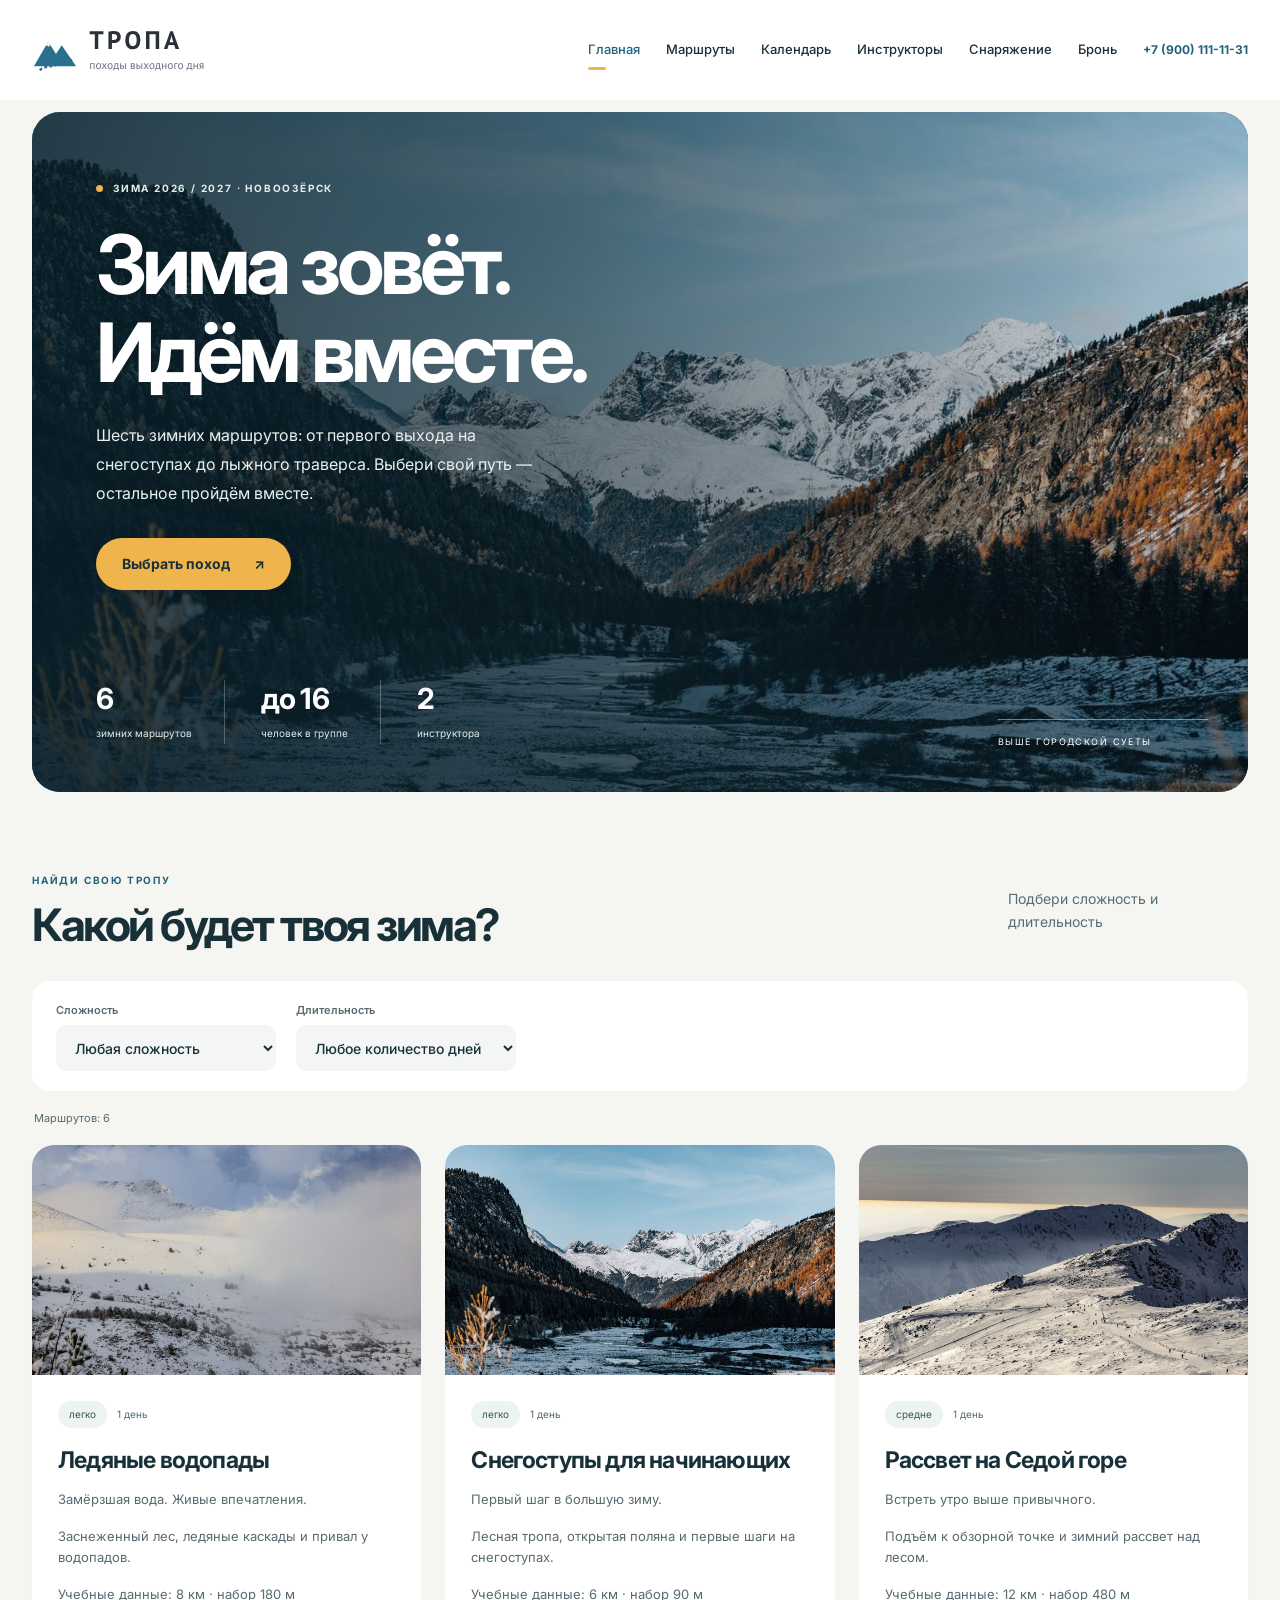
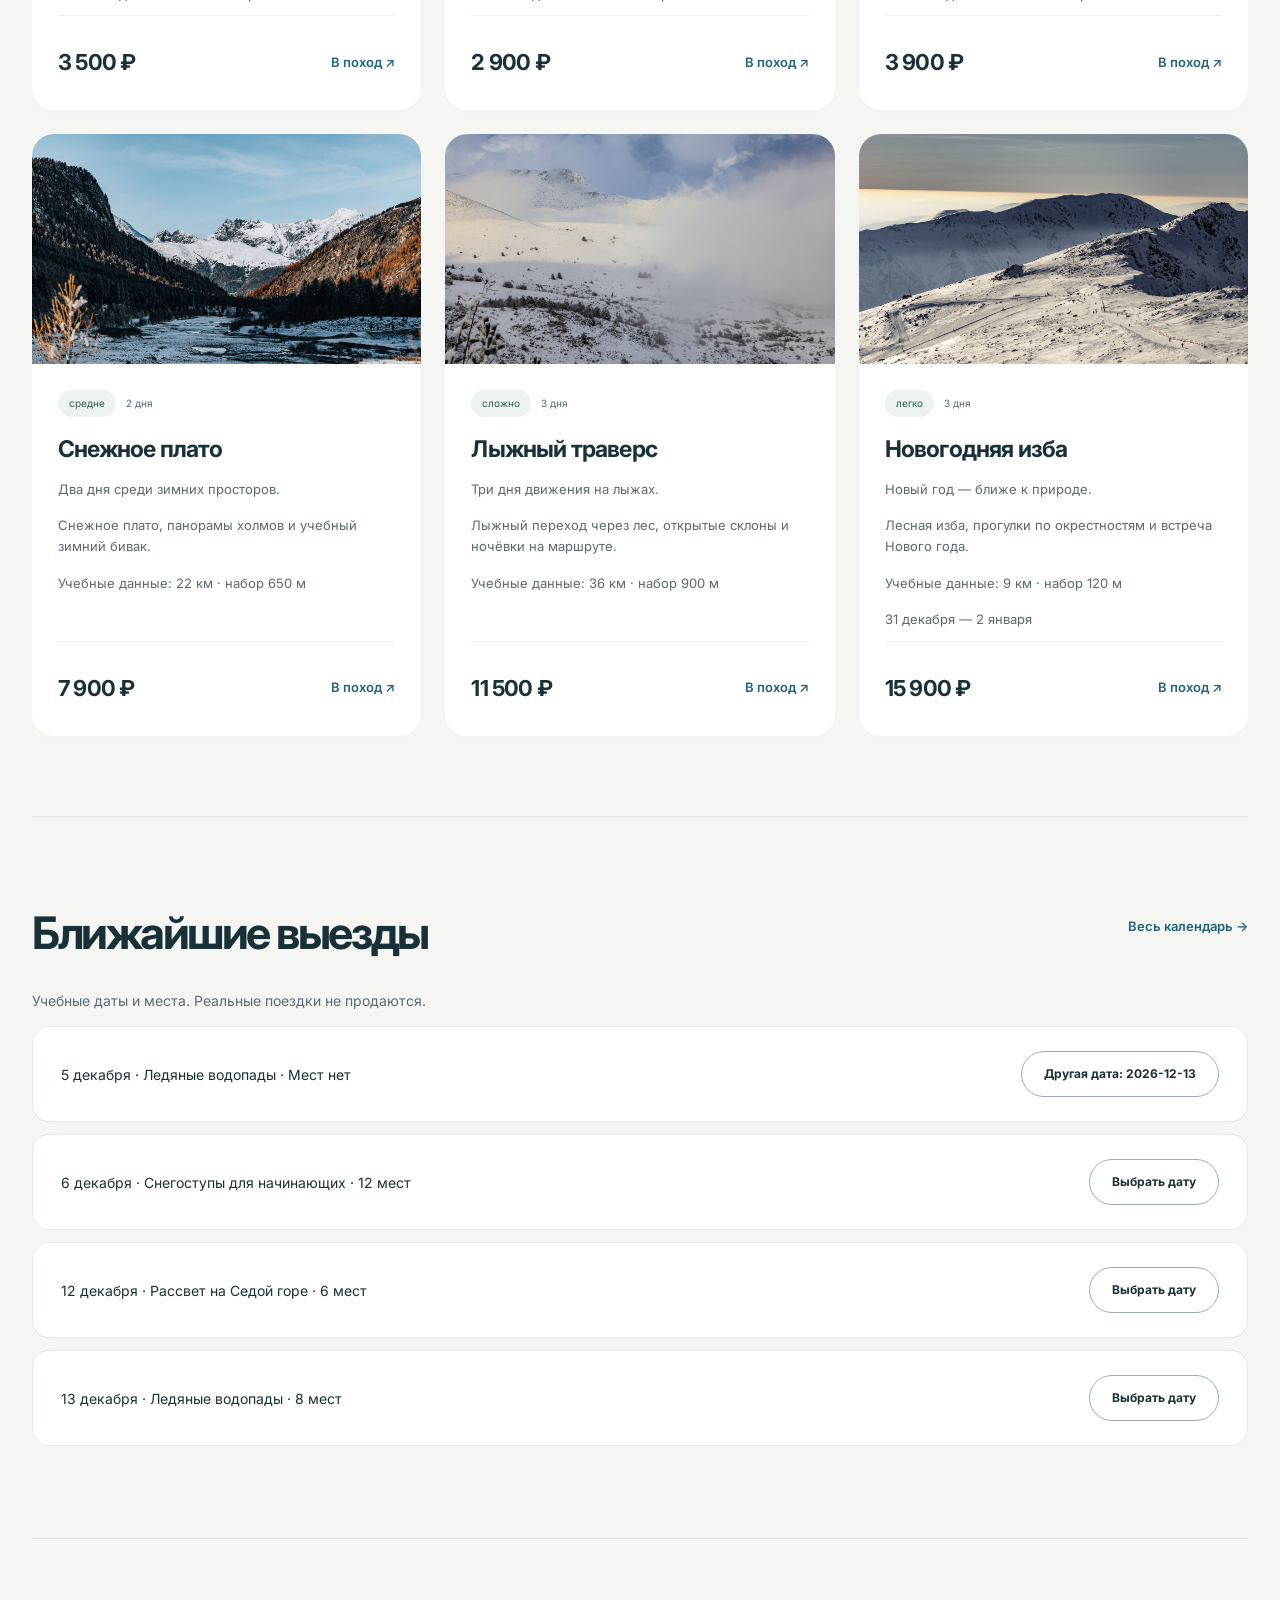
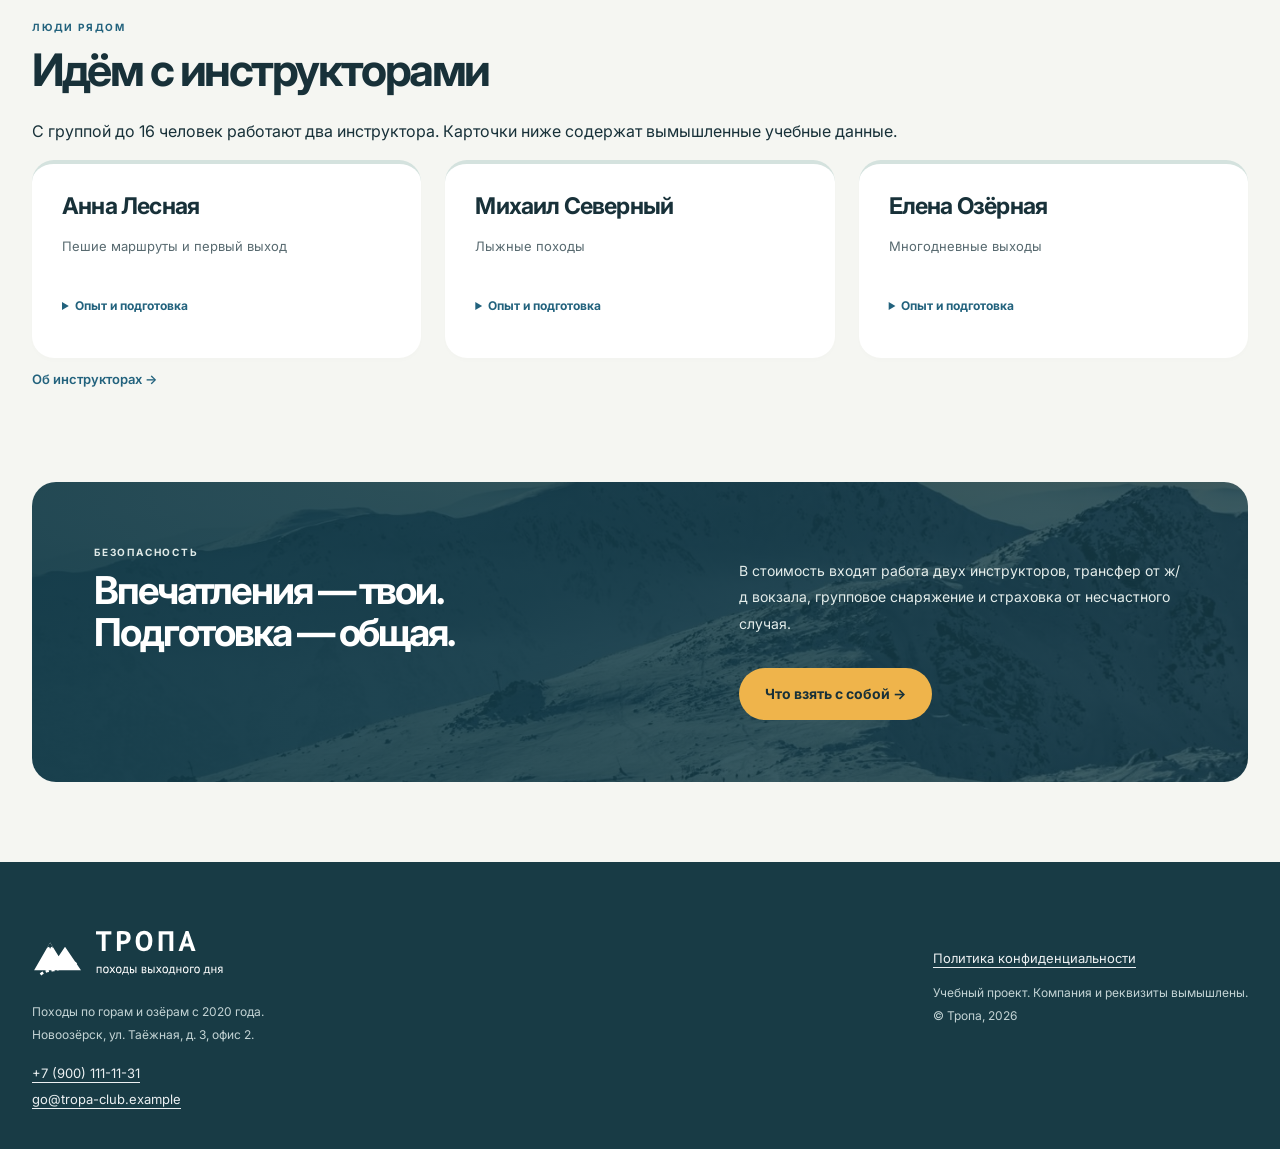
==== index.html @ 6ac6399a "design: refresh outdoor identity with licensed photos and original vector logo" ====
<!doctype html><html lang="ru"><head><!-- Google tag (gtag.js) -->
<script async src="https://www.googletagmanager.com/gtag/js?id=G-JG7PNX1WWW"></script>
<script>
window.dataLayer = window.dataLayer || [];
function gtag(){dataLayer.push(arguments);}
gtag('js', new Date());
gtag('config', 'G-JG7PNX1WWW');
</script>
<meta charset="utf-8"><meta name="viewport" content="width=device-width,initial-scale=1"><title>Зимние походы — Турклуб Тропа</title><meta name="description" content="Зимние походы турклуба Тропа: шесть маршрутов, календарь выездов и аренда снаряжения."><meta property="og:title" content="Зимние походы — Тропа"><meta property="og:description" content="Зимние походы турклуба Тропа: шесть маршрутов, календарь выездов и аренда снаряжения."><meta property="og:image" content="/img/og.jpg"><link rel="icon" href="img/favicon.svg" type="image/svg+xml"><link rel="stylesheet" href="css/style.css"><script src="js/config.js"></script><script src="js/analytics.js" defer></script><script src="js/data.js" defer></script><script src="js/site.js" defer></script></head><body><header><div class="wrap header"><a class="logo" href="index.html"><img src="img/brand/tropa-logo.svg" alt="ТРОПА — походы выходного дня" width="180" height="54"></a><button class="menu" aria-controls="main-nav" aria-expanded="false">Меню</button><nav class="nav" id="main-nav" aria-label="Основное меню"><a href="index.html" aria-current="page">Главная</a><a href="trips.html">Маршруты</a><a href="calendar.html">Календарь</a><a href="guides.html">Инструкторы</a><a href="gear.html">Снаряжение</a><a href="contacts.html">Бронь</a><a class="nav-phone" href="tel:+79001111131" data-event="contact_click" data-contact-type="phone">+7 (900) 111-11-31</a></nav></div></header><main class="wrap"><section class="hero"><div class="hero-copy"><div class="eyebrow">Зима 2026 / 2027 · Новоозёрск</div><h1>Зима зовёт.<br>Идём вместе.</h1><p>Шесть зимних маршрутов: от первого выхода на снегоступах до лыжного траверса. Выбери свой путь — остальное пройдём вместе.</p><a class="btn" href="trips.html" data-event="cta_click" data-button-name="hero_trips" data-page-section="hero">Выбрать поход <span>↗</span></a><div class="hero-info"><div><b>6</b><span>зимних маршрутов</span></div><div><b>до 16</b><span>человек в группе</span></div><div><b>2</b><span>инструктора</span></div></div></div><div class="hero-art" role="img" aria-label="Заснеженные вершины гор"><div class="art-label">ВЫШЕ ГОРОДСКОЙ СУЕТЫ</div></div></section><section class="section"><div class="section-head"><div><div class="eyebrow">Найди свою тропу</div><h2>Какой будет твоя зима?</h2></div><span class="muted">Подбери сложность и длительность</span></div><div class="filters"><label>Сложность<select id="difficulty"><option value="">Любая сложность</option><option value="легко">легко</option><option value="средне">средне</option><option value="сложно">сложно</option></select></label><label>Длительность<select id="duration"><option value="">Любое количество дней</option><option value="1">1 день</option><option value="2">2 дня</option><option value="3">3 дня</option></select></label></div><p id="result-count" aria-live="polite"></p><div class="grid" id="trip-grid"></div></section><section class="section"><div class="section-head"><h2>Ближайшие выезды</h2><a href="calendar.html" class="text-link">Весь календарь →</a></div><div data-departures data-limit="4"></div></section><section class="section"><div class="eyebrow">Люди рядом</div><h2>Идём с инструкторами</h2><p>С группой до 16 человек работают два инструктора. Карточки ниже содержат вымышленные учебные данные.</p><div class="grid" data-guides data-summary="true"></div><a href="guides.html" class="text-link">Об инструкторах →</a></section><section class="band"><div><div class="eyebrow" style="color:inherit">Безопасность</div><h2>Впечатления — твои.<br>Подготовка — общая.</h2></div><div><p>В стоимость входят работа двух инструкторов, трансфер от ж/д вокзала, групповое снаряжение и страховка от несчастного случая.</p><a href="gear.html" class="btn">Что взять с собой →</a></div></section></main><footer><div class="wrap"><div><a class="logo" href="index.html" style="color:inherit"><img src="img/brand/tropa-logo-light.svg" alt="ТРОПА — походы выходного дня" width="180" height="54"></a><p>Походы по горам и озёрам с 2020 года.<br>Новоозёрск, ул. Таёжная, д. 3, офис 2.</p><a href="tel:+79001111131" data-event="contact_click" data-contact-type="phone">+7 (900) 111-11-31</a><br><a href="mailto:go@tropa-club.example" data-event="contact_click" data-contact-type="email">go@tropa-club.example</a></div><div><div class="footer-links" data-social-links></div><p><a href="privacy.html">Политика конфиденциальности</a></p><p>Учебный проект. Компания и реквизиты вымышлены.<br>© Тропа, 2026</p></div></div></footer></body></html>
---- css/style.css ----
@import url('https://fonts.googleapis.com/css2?family=Inter:wght@400;500;600;700&family=Russo+One&display=swap');
:root{--ink:#1f2a30;--blue:#2b6f8f;--orange:#f08a24;--snow:#f4f8fa;--line:#d9e3e7}*{box-sizing:border-box}body{margin:0;background:var(--snow);color:var(--ink);font:16px/1.65 Inter,Arial,sans-serif}a{color:var(--blue);text-underline-offset:4px}button,input,select{font:inherit}button,a,input,select{touch-action:manipulation}button,.btn{min-height:46px;cursor:pointer}button:disabled{opacity:.5;cursor:wait}a:focus-visible,button:focus-visible,input:focus-visible,select:focus-visible{outline:3px solid var(--orange);outline-offset:4px}.wrap{width:min(1180px,calc(100% - 48px));margin:auto}header{background:var(--snow);border-bottom:1px solid var(--line)}.header{display:flex;align-items:center;justify-content:space-between;gap:24px;min-height:88px}.logo{font-family:'Russo One',sans-serif;letter-spacing:4px;font-size:28px;text-decoration:none;color:var(--ink)}.logo small{display:block;font:9px Inter,sans-serif;letter-spacing:2px;text-transform:uppercase}.nav{display:flex;align-items:center;gap:24px}.nav a{text-decoration:none;color:var(--ink);font-size:14px;padding:12px 0}.nav a[aria-current]{color:var(--blue);border-bottom:2px solid var(--orange)}.menu{display:none;border:1px solid var(--line);background:transparent;padding:8px 14px}.btn{display:inline-flex;align-items:center;justify-content:center;gap:20px;background:var(--orange);color:var(--ink);padding:13px 24px;border:0;text-decoration:none;font-weight:700;border-radius:3px}.btn.secondary{background:transparent;border:1px solid var(--line)}.eyebrow{text-transform:uppercase;letter-spacing:2.5px;font-size:11px;font-weight:700;color:var(--blue)}h1,h2,h3{font-family:'Russo One',Arial,sans-serif;font-weight:400;line-height:1.15}h1{font-size:clamp(38px,5.5vw,72px);margin:20px 0 24px}h2{font-size:clamp(28px,3.5vw,40px);margin:10px 0 24px}h3{font-size:22px;margin:12px 0}.hero{display:grid;grid-template-columns:1fr 1fr;min-height:650px}.hero-copy{padding:75px 50px 65px 0;align-self:center}.hero-copy p{max-width:440px}.hero-art{background:url('../img/mountains.svg') center/cover;position:relative;min-height:500px}.art-label{position:absolute;bottom:28px;left:28px;color:white;border-top:1px solid #ffffff70;padding-top:14px;width:calc(100% - 56px);font-size:12px;letter-spacing:2px}.hero-info{display:flex;gap:32px;margin-top:42px;padding-top:24px;border-top:1px solid var(--line)}.hero-info b{display:block;font-size:25px}.hero-info span{font-size:12px;color:#546872}.section{padding:70px 0;border-top:1px solid var(--line)}.section-head{display:flex;align-items:end;justify-content:space-between;gap:24px;margin-bottom:25px}.section-head h2{margin-bottom:0}.filters{display:flex;gap:14px;flex-wrap:wrap;margin:24px 0}.filters label{font-size:13px}.filters select{display:block;min-width:190px}.grid{display:grid;grid-template-columns:repeat(3,1fr);gap:24px}.card{background:white;border:1px solid var(--line);overflow:hidden}.card-art{height:160px;background:url('../img/mountains.svg') center 48%/cover}.card:nth-child(2n) .card-art{background-position:center 70%}.card:nth-child(3n) .card-art{background-position:30% 25%}.card-body{padding:24px}.meta{display:flex;gap:10px;align-items:center;font-size:12px;color:#546872}.tag{border:1px solid var(--line);padding:3px 9px;border-radius:2px}.card p{color:#546872;font-size:14px}.card-bottom{display:flex;align-items:center;justify-content:space-between;margin-top:24px;gap:12px}.price{font-weight:700;font-size:20px}.text-link{display:inline-flex;align-items:center;min-height:44px;font-weight:600}.band{background:var(--blue);color:white;padding:48px;display:grid;grid-template-columns:1.3fr 1fr;gap:50px}.band p{color:#e0edf2}.page-intro{padding:64px 0 40px;max-width:800px}.page-intro h1{font-size:clamp(36px,5vw,56px)}.split{display:grid;grid-template-columns:1.3fr 1fr;gap:50px}.panel{background:white;padding:32px;border:1px solid var(--line)}.field{display:block;margin-bottom:20px}.field>span{display:block;margin-bottom:7px;font-weight:600;font-size:14px}input:not([type=checkbox]),select{width:100%;min-height:48px;padding:11px 13px;border:1px solid #adbec7;background:white;border-radius:3px;color:var(--ink)}.row{display:grid;grid-template-columns:1fr 1fr;gap:18px}.check{display:flex;align-items:start;gap:12px;min-height:44px;padding:10px 0}.check input{width:20px;height:20px;margin:3px 0;flex-shrink:0;accent-color:var(--blue)}.muted{color:#586c76;font-size:14px}.error{color:#a72b22;display:block;font-size:13px}.invalid{border-color:#a72b22!important}output{display:block;font:36px 'Russo One',sans-serif;padding:24px 0}.notice{border-left:3px solid var(--orange);padding:14px 20px;background:#fff7ec;font-size:14px;margin:20px 0}.departure{display:flex;align-items:center;justify-content:space-between;gap:20px;padding:24px 0;border-bottom:1px solid var(--line)}footer{background:var(--ink);color:#ecf0f2;padding:45px 0;margin-top:70px}footer a{color:#ecf0f2}footer .wrap{display:flex;justify-content:space-between;gap:32px}footer p{font-size:13px}.footer-links{display:flex;gap:18px;flex-wrap:wrap}.empty{padding:24px;border:1px dashed var(--line)}.prose{max-width:790px}.prose li{margin:12px 0}[hidden]{display:none!important}@media(max-width:900px){.nav{gap:14px}.header{gap:12px}.grid{grid-template-columns:repeat(2,1fr)}.hero-copy{padding-right:25px}.split{gap:24px}}@media(max-width:700px){.wrap{width:calc(100% - 32px)}.header{min-height:78px;flex-wrap:wrap;padding:14px 0}.menu{display:block}.nav{display:none;flex-basis:100%;flex-direction:column;align-items:stretch;gap:0;padding-bottom:10px}.nav.open{display:flex}.nav a{padding:12px}.hero{grid-template-columns:1fr}.hero-copy{padding:45px 0 35px}.hero-art{min-height:330px}.hero-info{gap:28px}.section{padding:42px 0}.grid,.split,.band{grid-template-columns:1fr}.section-head{align-items:start;flex-direction:column}.band{padding:28px;gap:14px}.panel{padding:22px}.row{grid-template-columns:1fr;gap:0}.page-intro{padding-top:38px}.departure{align-items:start;flex-direction:column}.filters label{width:100%}.filters select{width:100%}footer .wrap{flex-direction:column}}

h1,h2,h3{overflow-wrap:anywhere}

.meeting-map{display:block;width:100%;height:340px;border:1px solid var(--line);border-radius:3px}.guide-card summary{cursor:pointer;min-height:44px;padding:12px 0;color:var(--blue);font-weight:700}.guide-card details p{font-size:14px}.guide-card summary:focus-visible{outline:3px solid var(--orange);outline-offset:3px}[data-departures]>h2{margin:38px 0 8px}
.nav{flex-wrap:wrap;justify-content:flex-end}.nav .nav-phone{white-space:nowrap;color:var(--blue)}

/* Тропа — photographic outdoor identity, October 2026. */
:root{--ink:#183139;--blue:#22627d;--orange:#efb44b;--snow:#f5f6f2;--line:#dce3df;--muted:#586a70}
html{scroll-behavior:smooth;scroll-padding-top:24px}body{background:var(--snow);font-family:Inter,Arial,sans-serif;-webkit-font-smoothing:antialiased}
.wrap{width:min(1320px,calc(100% - 64px))}header{background:#fff;border:0}.header{min-height:100px;gap:28px}.logo{display:inline-flex;align-items:center;letter-spacing:normal;flex-shrink:0}.logo img{display:block;width:180px;height:54px}.nav{gap:26px;flex-wrap:nowrap}.nav a{font-size:13px;font-weight:500;white-space:nowrap}.nav a[aria-current]{border:0;color:var(--blue);position:relative}.nav a[aria-current]::after{content:'';position:absolute;bottom:3px;left:0;width:18px;height:3px;background:var(--orange);border-radius:5px}.nav .nav-phone{font-size:12px;font-weight:700}
h1,h2,h3{font-family:Inter,Arial,sans-serif;font-weight:700;letter-spacing:-.055em;line-height:1.08;overflow-wrap:normal}h1{font-size:clamp(44px,6.4vw,88px)}h2{font-size:clamp(30px,3.5vw,48px)}h3{font-size:23px;letter-spacing:-.035em}.eyebrow{font-size:10px;letter-spacing:.18em;font-weight:700}.btn{border-radius:100px;min-height:52px;padding:14px 26px;gap:24px;color:#183139;background:var(--orange);font-size:14px;transition:background .2s,transform .2s}.btn:hover{background:#f6c66d;transform:translateY(-2px)}.btn.secondary{border:1px solid #9cafb3;color:var(--ink);background:#fff}.btn.secondary:hover{background:#edf3f2}.text-link{font-size:13px;text-decoration:none;gap:12px}.text-link:hover{text-decoration:underline}
.hero{position:relative;display:flex;isolation:isolate;overflow:hidden;border-radius:28px;margin:12px 0 0;min-height:680px;color:#fff;background:#244b5c}.hero-copy{position:relative;z-index:2;align-self:stretch;width:100%;padding:68px 64px 48px;display:flex;flex-direction:column;align-items:flex-start}.hero h1{max-width:750px;margin:24px 0}.hero-copy>p{max-width:475px;margin:0 0 30px;color:#e8f0ef;font-size:16px;line-height:1.8}.hero .eyebrow{color:#e5f0ec;display:flex;align-items:center;gap:10px}.hero .eyebrow::before{content:'';width:7px;height:7px;border-radius:50%;background:#efb44b}.hero-art{position:absolute;inset:0;min-height:0;z-index:0;background:url('../img/travel/alpine.jpg') center 55%/cover}.hero-art::before{content:'';position:absolute;inset:0;background:linear-gradient(90deg,rgba(9,31,41,.83) 0%,rgba(12,36,45,.56) 45%,rgba(12,36,45,.08) 100%),linear-gradient(0deg,rgba(10,31,40,.45),transparent 35%)}.art-label{left:auto;right:40px;bottom:42px;width:210px;font-size:9px;line-height:1.8;letter-spacing:.16em;z-index:1;border-color:#ffffff70}.hero-info{gap:36px;margin-top:auto;padding-top:32px;border:0}.hero-info>div{padding-right:32px;border-right:1px solid #ffffff42}.hero-info>div:last-child{border:0}.hero-info b{font-size:29px;letter-spacing:-.03em;line-height:1.3}.hero-info span{color:#e3eae8;font-size:10px}.hero .btn{box-shadow:0 6px 30px #0002}
.section{padding:80px 0;border-top:0}.section+.section{border-top:1px solid var(--line)}.section-head{margin-bottom:32px;align-items:center}.section-head .muted{max-width:240px}.section-head h2{margin-top:12px}.filters{padding:20px 24px;background:#fff;border-radius:18px;gap:20px;align-items:center;margin:24px 0 10px}.filters label{font-size:11px;font-weight:600;color:var(--muted);min-width:220px}.filters select{margin-top:6px;min-width:220px;border:0;background:#f3f6f4;min-height:46px;font-weight:500}#result-count{font-size:11px;color:var(--muted);margin:18px 2px}
.grid{gap:24px}.card{border:0;border-radius:22px;box-shadow:0 3px 4px #18313903;display:flex;flex-direction:column;transition:transform .2s,box-shadow .2s}.card:hover{transform:translateY(-4px);box-shadow:0 14px 36px #1831390c}.card-art{height:230px;flex-shrink:0;background-image:url('../img/travel/winter.jpg');background-position:center;background-size:cover}.card:nth-child(2n) .card-art{background-image:url('../img/travel/alpine.jpg');background-position:center}.card:nth-child(3n) .card-art{background-image:url('../img/travel/sunrise.jpg');background-position:center}.card-body{padding:26px;display:flex;flex-direction:column;flex:1}.card h3 a{color:var(--ink);text-decoration:none}.card h3 a:hover{color:var(--blue)}.card h3{margin:20px 0 12px}.card p{font-size:13px;line-height:1.65;margin:5px 0 10px;color:var(--muted)}.meta{font-size:10px}.tag{border:0;border-radius:30px;padding:5px 11px;background:#edf3ef;color:#325c4b;font-size:10px}.card-bottom{padding-top:24px;margin-top:auto;border-top:1px solid #edf1ee}.card-bottom .text-link{color:var(--blue)}.price{font-size:22px;letter-spacing:-.035em}.guide-card{border-top:4px solid #d4e2de}.guide-card .card-body{padding:30px}.guide-card h3{margin-top:0}.guide-card summary{font-size:12px}.guide-card details{margin-top:16px}
.band{position:relative;isolation:isolate;overflow:hidden;border-radius:24px;padding:62px;background:linear-gradient(90deg,#133c49ed,#173f4bcc),url('../img/travel/sunrise.jpg') center/cover;gap:64px}.band h2{font-size:clamp(28px,3vw,42px)}.band .eyebrow{color:#e0eae8!important}.band p{font-size:14px;line-height:1.9;color:#e4edeb}.band .btn{margin-top:16px}
.page-intro{position:relative;max-width:none;padding:52px 48px;margin:20px 0 42px;border-radius:24px;overflow:hidden;background:linear-gradient(90deg,#173948eb,#244d5d91),url('../img/travel/alpine.jpg') center 48%/cover;color:#fff}.page-intro .eyebrow{color:#e5efeb}.page-intro h1{font-size:clamp(36px,4.5vw,62px);max-width:850px;margin:18px 0}.page-intro p{max-width:700px;color:#f0f3f1;font-size:14px;line-height:1.8}.split{gap:32px;align-items:start}.panel{padding:38px;border:1px solid #e1e8e4;border-radius:22px;box-shadow:0 10px 35px #18313904}.panel h2{font-size:32px;margin-bottom:30px}.split>div:not(.panel){padding:12px 8px}.split h2{letter-spacing:-.045em}.field>span{font-size:12px;margin-bottom:9px}input:not([type=checkbox]),select{border:1px solid #cbd7d4;border-radius:10px;min-height:50px;padding:12px 15px;background:#fff;font-size:14px}input:not([type=checkbox]):focus,select:focus{border-color:var(--blue)}.check{font-size:13px;line-height:1.7}.check input{border-radius:4px}.notice{border:0;border-radius:14px;background:#fbf0db;padding:20px;color:#614c28;font-size:12px}.error{font-size:12px}.panel>.btn,form>.btn{margin-top:12px}.departure{padding:24px 28px;margin:12px 0;background:#fff;border:1px solid #e3e9e5;border-radius:17px;font-size:14px}.departure .btn{font-size:12px;min-height:46px;padding:10px 22px}.meeting-map{border:0;border-radius:20px;height:360px}.prose{max-width:850px;margin:auto}.prose h1{overflow-wrap:anywhere}.prose p{color:#455d64}.prose h2{font-size:30px}#booking-number{font-family:Inter,Arial,sans-serif;font-size:clamp(16px,2.6vw,32px);word-break:break-all;letter-spacing:-.025em}output{font-family:Inter,Arial,sans-serif;font-weight:700;letter-spacing:-.05em;color:var(--blue)}footer{margin-top:80px;padding:60px 0 38px;background:#183b45}footer .wrap{align-items:start}footer p{color:#c4d4d5;line-height:1.9;font-size:12px}footer a{font-size:13px}footer .logo img{width:200px;height:60px}.footer-links{margin-bottom:24px}.empty{border-radius:16px}.menu{border-radius:100px;min-height:44px;background:#f0f4f2;border:0;font-size:12px;font-weight:700}
@media(min-width:1000px){.hero-copy>.btn{margin-bottom:40px}}
@media(max-width:1150px){.header{gap:16px}.nav{gap:16px}.nav a{font-size:12px}.nav .nav-phone{display:none}.hero-copy{padding:58px 46px}.art-label{right:32px;width:170px}.hero-info{gap:24px}.hero-info>div{padding-right:24px}}
@media(max-width:900px){.wrap{width:calc(100% - 40px)}.logo img{width:155px;height:47px}.hero{min-height:650px}.hero-copy{padding:48px 36px}.hero h1{font-size:66px}.hero-copy>p{max-width:410px}.art-label{display:none}.grid{grid-template-columns:repeat(2,1fr)}.card-body{padding:22px}.band{padding:40px;gap:30px}.split{gap:24px}.panel{padding:28px}.nav{gap:12px}.nav a{font-size:11px}}
@media(max-width:700px){.wrap{width:calc(100% - 32px)}.header{min-height:78px;padding:14px 0;gap:12px}.logo img{width:150px;height:45px}.nav{flex-wrap:wrap;gap:0}.nav a{font-size:14px;min-height:46px;padding:12px}.nav .nav-phone{display:block}.nav a[aria-current]::after{display:none}.hero{margin-top:8px;border-radius:20px;min-height:670px}.hero-copy{padding:40px 26px 30px}.hero h1{font-size:56px;line-height:1.03;letter-spacing:-.065em;margin:24px 0}.hero-copy>p{font-size:14px;line-height:1.8;max-width:320px;margin-bottom:26px}.hero-art{background-position:58% center}.hero-art::before{background:linear-gradient(90deg,#0a2636d9,#153a4d75),linear-gradient(0deg,#0a2636c4,transparent 45%)}.hero .eyebrow{font-size:9px;letter-spacing:.11em;max-width:100%}.hero .btn{font-size:13px;padding:13px 20px}.hero-info{gap:14px;width:100%;padding-top:40px}.hero-info>div{padding-right:12px;flex:1}.hero-info b{font-size:24px}.hero-info span{font-size:9px;line-height:1.5;display:block}.section{padding:48px 0}.section-head{align-items:start;gap:14px;margin-bottom:24px}.section-head h2{font-size:34px}.filters{padding:18px;border-radius:16px;gap:16px}.filters label{min-width:0;width:100%}.filters select{min-width:0}.grid{grid-template-columns:1fr;gap:20px}.card-art{height:230px}.card-body{padding:24px}.card h3{font-size:26px}.band{padding:32px 26px;gap:15px;grid-template-columns:1fr;border-radius:20px}.page-intro{padding:34px 26px;margin:12px 0 28px;border-radius:20px}.page-intro h1{font-size:39px;overflow-wrap:anywhere}.page-intro p{font-size:13px}.split{grid-template-columns:1fr}.panel{padding:25px 21px}.panel h2{font-size:29px}.split>div:not(.panel){padding:0}.row{grid-template-columns:1fr;gap:0}.departure{padding:22px;gap:16px;align-items:stretch}.departure .btn{align-self:start}.meeting-map{height:300px}.prose{width:100%}.prose h1{font-size:36px}.prose h2{font-size:27px}footer{margin-top:48px;padding:40px 0}footer .wrap{flex-direction:column;gap:20px}footer .logo img{width:180px;height:54px}}
@media(prefers-reduced-motion:reduce){html{scroll-behavior:auto}*,*::before,*::after{transition:none!important}.card:hover,.btn:hover{transform:none}}
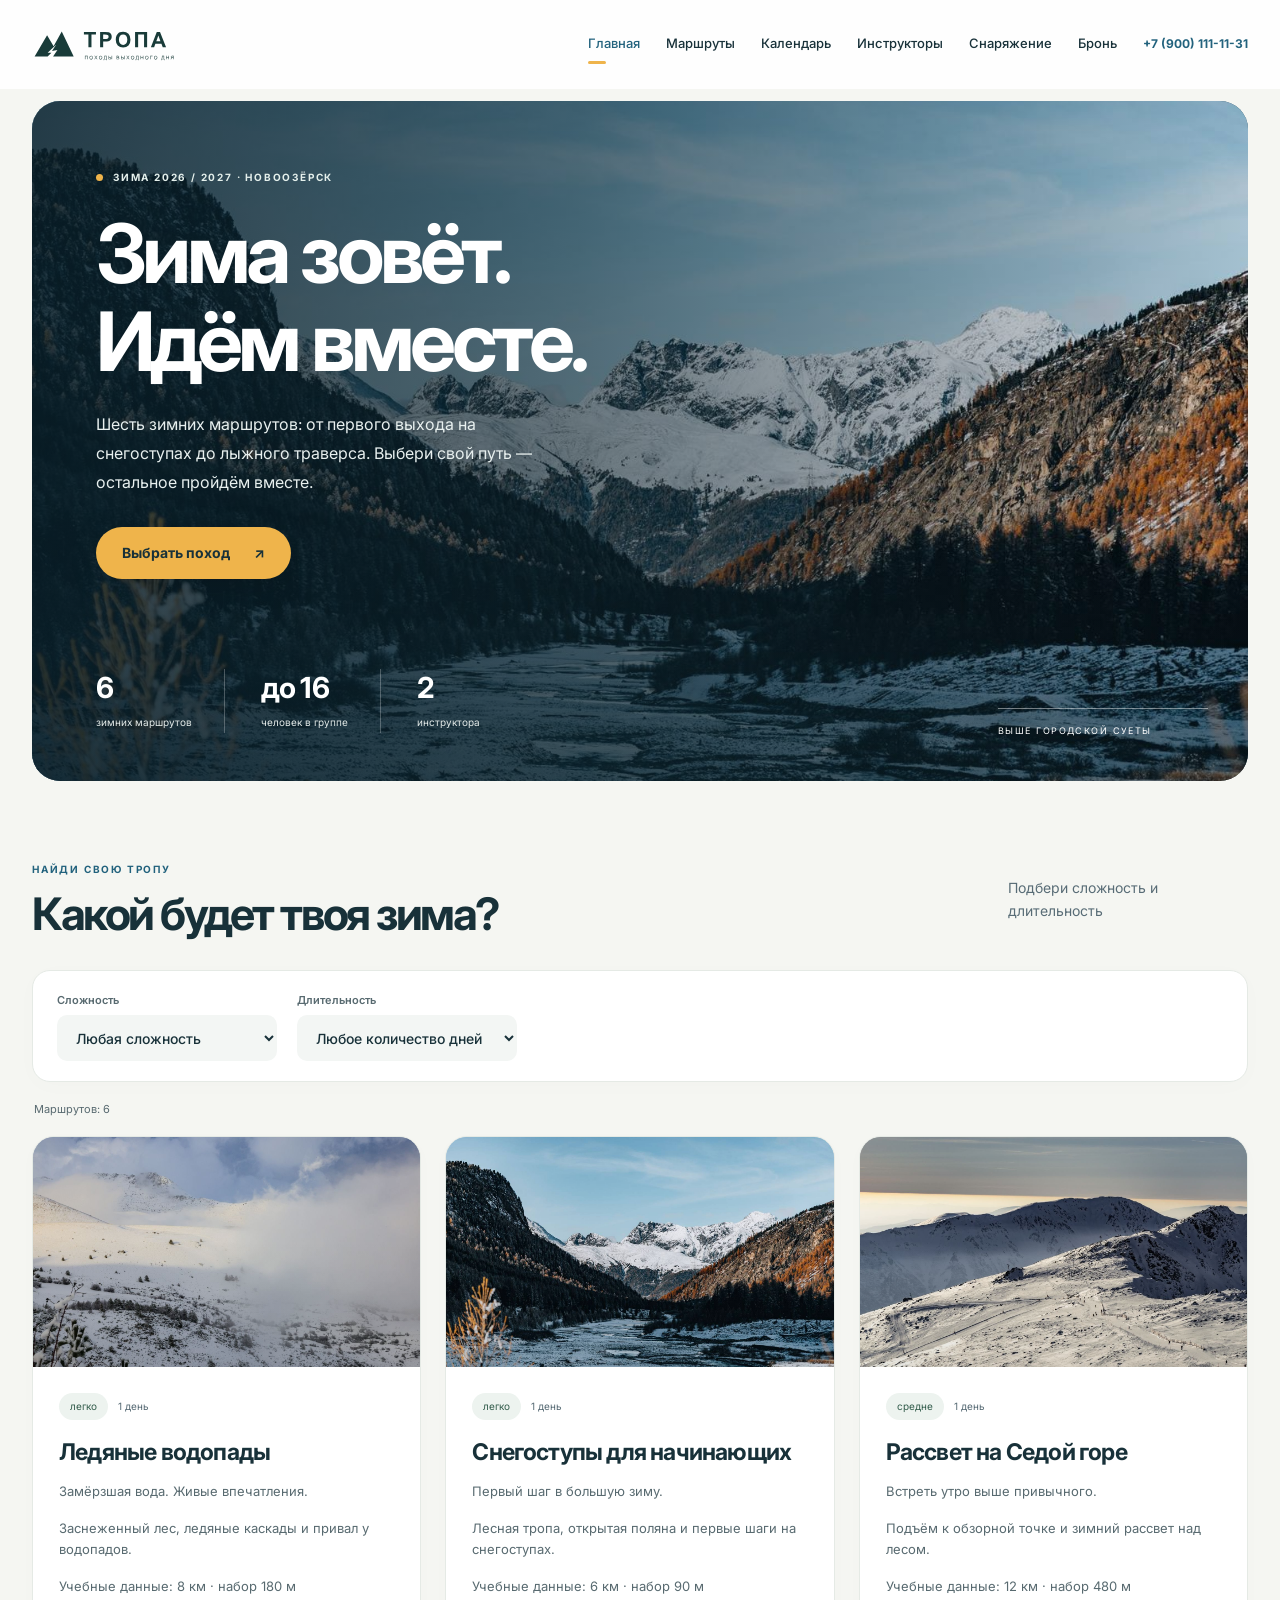
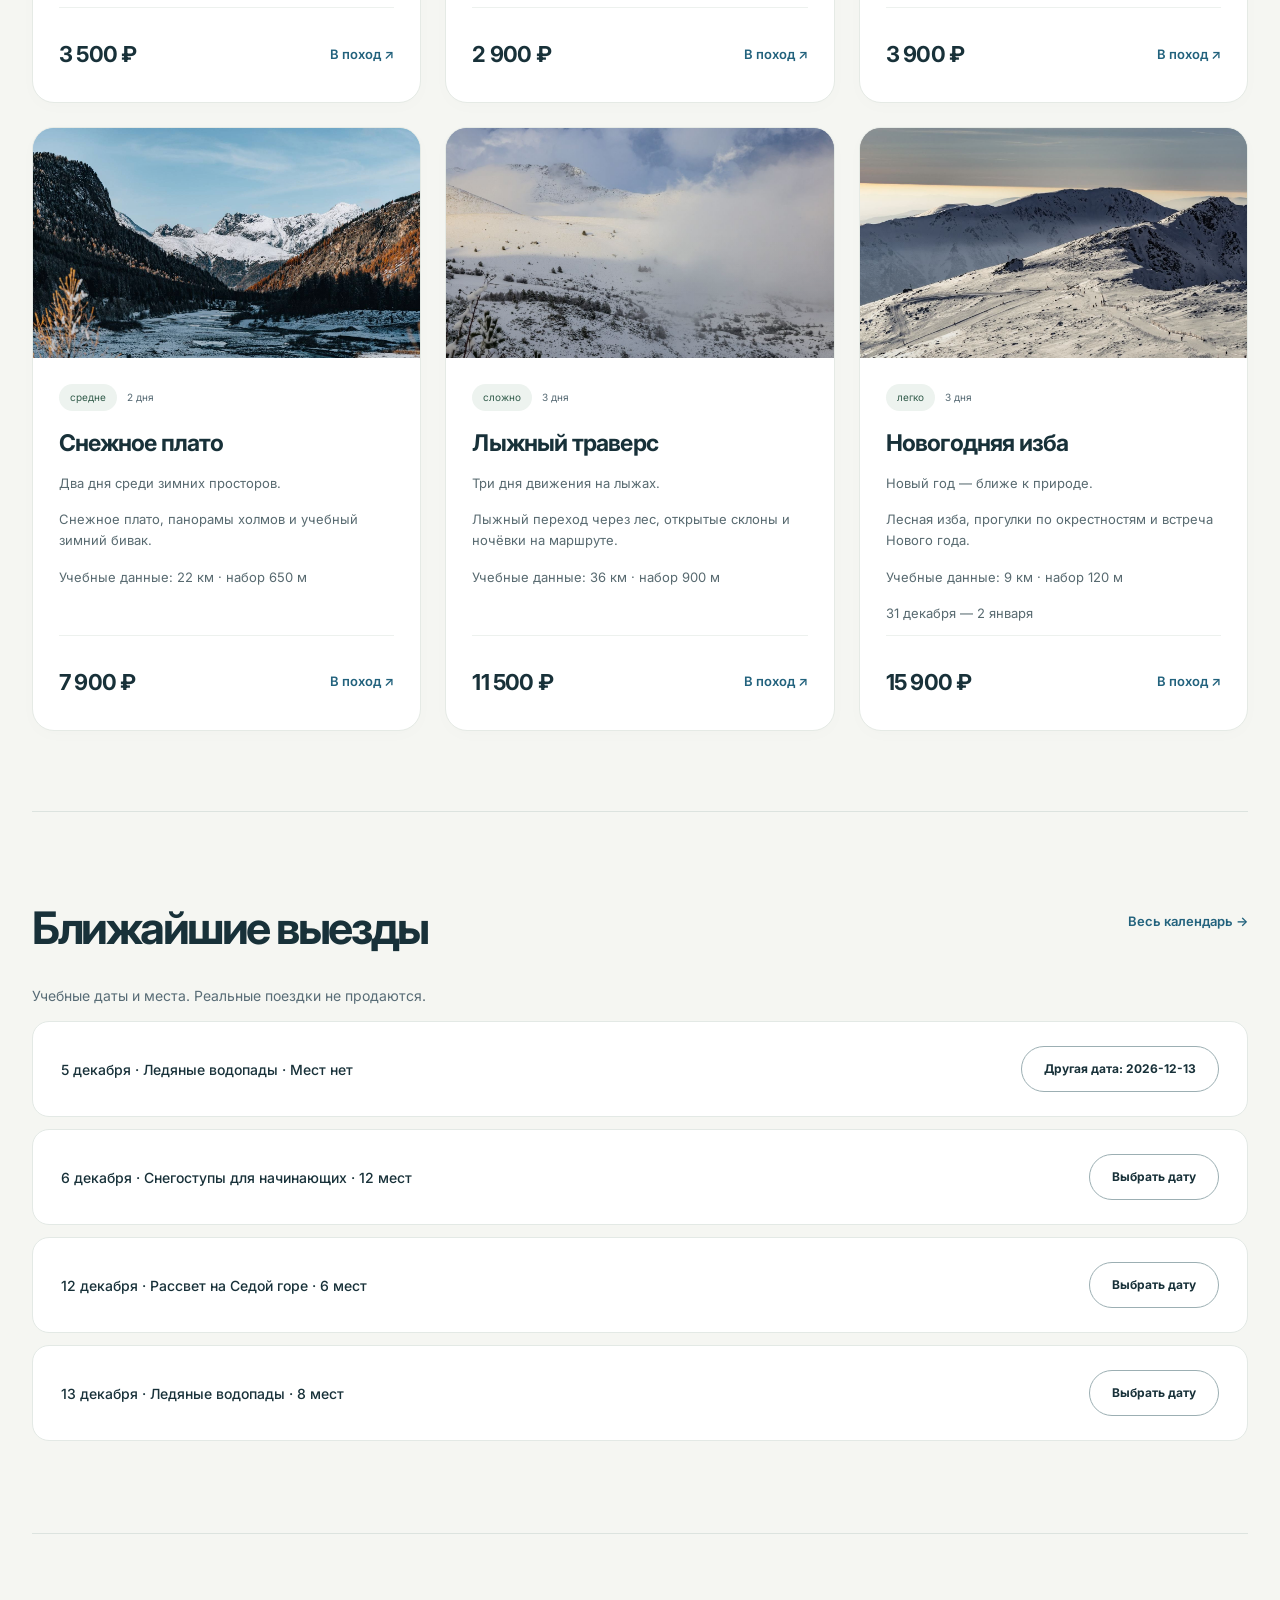
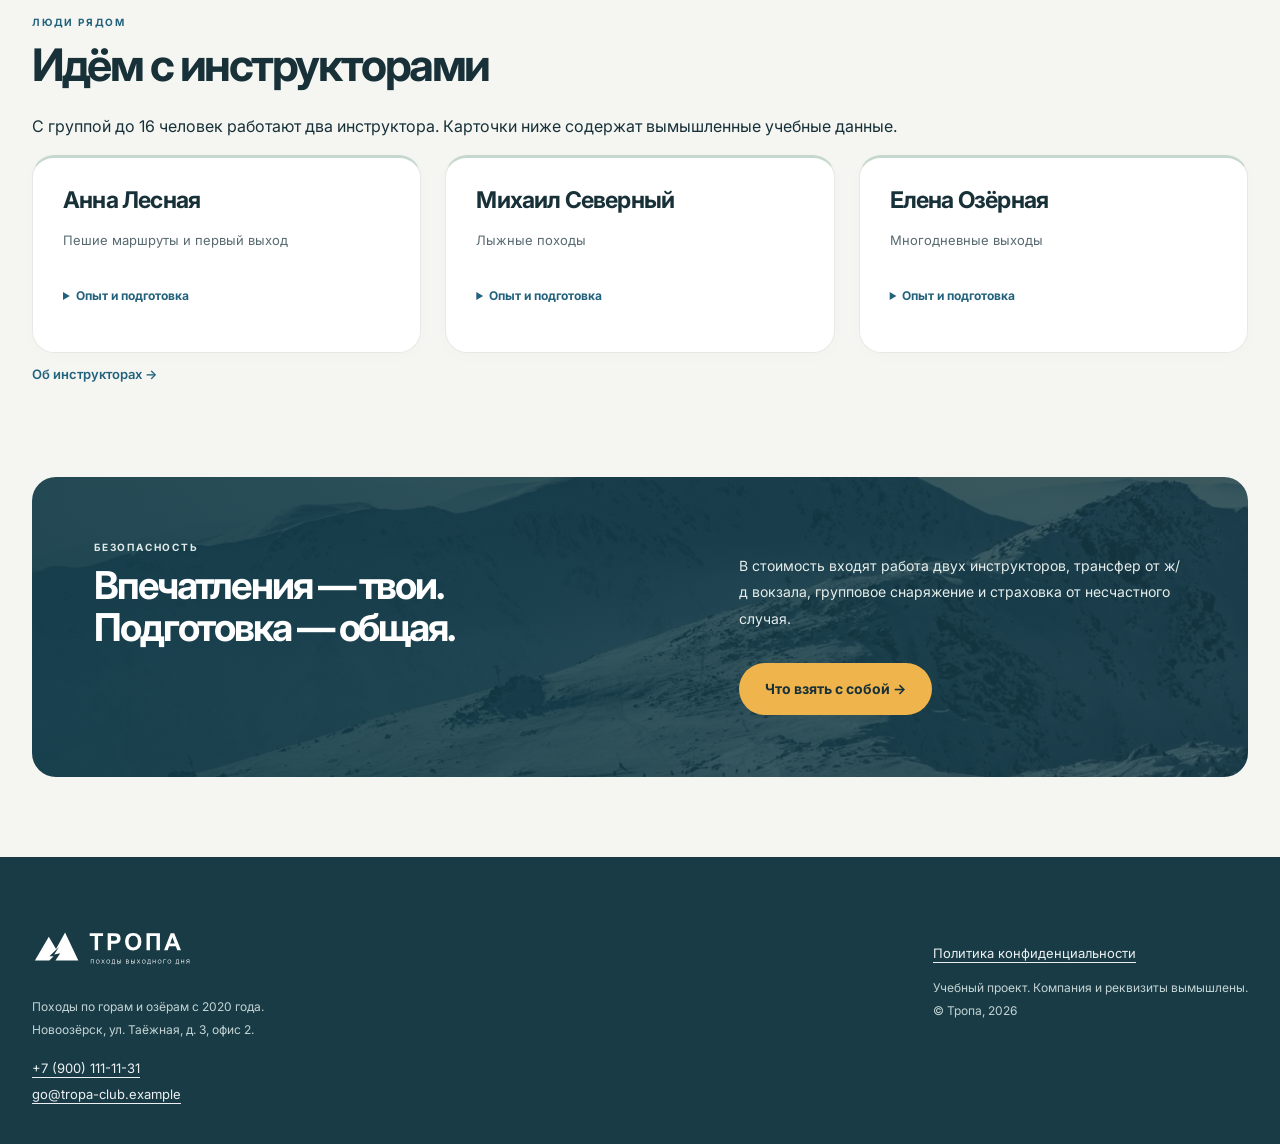
==== commit cfcf246f: "design: refine navigation, interactions and accessible motion" ====
--- a/index.html
+++ b/index.html
@@ -6,4 +6,4 @@
 gtag('js', new Date());
 gtag('config', 'G-JG7PNX1WWW');
 </script>
-<meta charset="utf-8"><meta name="viewport" content="width=device-width,initial-scale=1"><title>Зимние походы — Турклуб Тропа</title><meta name="description" content="Зимние походы турклуба Тропа: шесть маршрутов, календарь выездов и аренда снаряжения."><meta property="og:title" content="Зимние походы — Тропа"><meta property="og:description" content="Зимние походы турклуба Тропа: шесть маршрутов, календарь выездов и аренда снаряжения."><meta property="og:image" content="/img/og.jpg"><link rel="icon" href="img/favicon.svg" type="image/svg+xml"><link rel="stylesheet" href="css/style.css"><script src="js/config.js"></script><script src="js/analytics.js" defer></script><script src="js/data.js" defer></script><script src="js/site.js" defer></script></head><body><header><div class="wrap header"><a class="logo" href="index.html"><img src="img/brand/tropa-logo.svg" alt="ТРОПА — походы выходного дня" width="180" height="54"></a><button class="menu" aria-controls="main-nav" aria-expanded="false">Меню</button><nav class="nav" id="main-nav" aria-label="Основное меню"><a href="index.html" aria-current="page">Главная</a><a href="trips.html">Маршруты</a><a href="calendar.html">Календарь</a><a href="guides.html">Инструкторы</a><a href="gear.html">Снаряжение</a><a href="contacts.html">Бронь</a><a class="nav-phone" href="tel:+79001111131" data-event="contact_click" data-contact-type="phone">+7 (900) 111-11-31</a></nav></div></header><main class="wrap"><section class="hero"><div class="hero-copy"><div class="eyebrow">Зима 2026 / 2027 · Новоозёрск</div><h1>Зима зовёт.<br>Идём вместе.</h1><p>Шесть зимних маршрутов: от первого выхода на снегоступах до лыжного траверса. Выбери свой путь — остальное пройдём вместе.</p><a class="btn" href="trips.html" data-event="cta_click" data-button-name="hero_trips" data-page-section="hero">Выбрать поход <span>↗</span></a><div class="hero-info"><div><b>6</b><span>зимних маршрутов</span></div><div><b>до 16</b><span>человек в группе</span></div><div><b>2</b><span>инструктора</span></div></div></div><div class="hero-art" role="img" aria-label="Заснеженные вершины гор"><div class="art-label">ВЫШЕ ГОРОДСКОЙ СУЕТЫ</div></div></section><section class="section"><div class="section-head"><div><div class="eyebrow">Найди свою тропу</div><h2>Какой будет твоя зима?</h2></div><span class="muted">Подбери сложность и длительность</span></div><div class="filters"><label>Сложность<select id="difficulty"><option value="">Любая сложность</option><option value="легко">легко</option><option value="средне">средне</option><option value="сложно">сложно</option></select></label><label>Длительность<select id="duration"><option value="">Любое количество дней</option><option value="1">1 день</option><option value="2">2 дня</option><option value="3">3 дня</option></select></label></div><p id="result-count" aria-live="polite"></p><div class="grid" id="trip-grid"></div></section><section class="section"><div class="section-head"><h2>Ближайшие выезды</h2><a href="calendar.html" class="text-link">Весь календарь →</a></div><div data-departures data-limit="4"></div></section><section class="section"><div class="eyebrow">Люди рядом</div><h2>Идём с инструкторами</h2><p>С группой до 16 человек работают два инструктора. Карточки ниже содержат вымышленные учебные данные.</p><div class="grid" data-guides data-summary="true"></div><a href="guides.html" class="text-link">Об инструкторах →</a></section><section class="band"><div><div class="eyebrow" style="color:inherit">Безопасность</div><h2>Впечатления — твои.<br>Подготовка — общая.</h2></div><div><p>В стоимость входят работа двух инструкторов, трансфер от ж/д вокзала, групповое снаряжение и страховка от несчастного случая.</p><a href="gear.html" class="btn">Что взять с собой →</a></div></section></main><footer><div class="wrap"><div><a class="logo" href="index.html" style="color:inherit"><img src="img/brand/tropa-logo-light.svg" alt="ТРОПА — походы выходного дня" width="180" height="54"></a><p>Походы по горам и озёрам с 2020 года.<br>Новоозёрск, ул. Таёжная, д. 3, офис 2.</p><a href="tel:+79001111131" data-event="contact_click" data-contact-type="phone">+7 (900) 111-11-31</a><br><a href="mailto:go@tropa-club.example" data-event="contact_click" data-contact-type="email">go@tropa-club.example</a></div><div><div class="footer-links" data-social-links></div><p><a href="privacy.html">Политика конфиденциальности</a></p><p>Учебный проект. Компания и реквизиты вымышлены.<br>© Тропа, 2026</p></div></div></footer></body></html>+<meta charset="utf-8"><meta name="viewport" content="width=device-width,initial-scale=1"><title>Зимние походы — Турклуб Тропа</title><meta name="description" content="Зимние походы турклуба Тропа: шесть маршрутов, календарь выездов и аренда снаряжения."><meta property="og:title" content="Зимние походы — Тропа"><meta property="og:description" content="Зимние походы турклуба Тропа: шесть маршрутов, календарь выездов и аренда снаряжения."><meta property="og:image" content="/img/og.jpg"><link rel="icon" href="img/favicon.svg" type="image/svg+xml"><link rel="preload" as="image" href="img/travel/alpine.jpg"><link rel="stylesheet" href="css/style.css?v=20261029b"><script src="js/config.js"></script><script src="js/analytics.js" defer></script><script src="js/data.js" defer></script><script src="js/site.js?v=20261029b" defer></script></head><body><header><div class="wrap header"><a class="logo" href="index.html"><img src="img/brand/tropa-logo.svg" alt="ТРОПА — походы выходного дня" width="180" height="54"></a><button class="menu" aria-controls="main-nav" aria-expanded="false">Меню</button><nav class="nav" id="main-nav" aria-label="Основное меню"><a href="index.html" aria-current="page">Главная</a><a href="trips.html">Маршруты</a><a href="calendar.html">Календарь</a><a href="guides.html">Инструкторы</a><a href="gear.html">Снаряжение</a><a href="contacts.html">Бронь</a><a class="nav-phone" href="tel:+79001111131" data-event="contact_click" data-contact-type="phone">+7 (900) 111-11-31</a></nav></div></header><main class="wrap"><section class="hero"><div class="hero-copy"><div class="eyebrow">Зима 2026 / 2027 · Новоозёрск</div><h1>Зима зовёт.<br>Идём вместе.</h1><p>Шесть зимних маршрутов: от первого выхода на снегоступах до лыжного траверса. Выбери свой путь — остальное пройдём вместе.</p><a class="btn" href="trips.html" data-event="cta_click" data-button-name="hero_trips" data-page-section="hero">Выбрать поход <span>↗</span></a><div class="hero-info"><div><b>6</b><span>зимних маршрутов</span></div><div><b>до 16</b><span>человек в группе</span></div><div><b>2</b><span>инструктора</span></div></div></div><div class="hero-art" role="img" aria-label="Заснеженные вершины гор"><div class="art-label">ВЫШЕ ГОРОДСКОЙ СУЕТЫ</div></div></section><section class="section"><div class="section-head"><div><div class="eyebrow">Найди свою тропу</div><h2>Какой будет твоя зима?</h2></div><span class="muted">Подбери сложность и длительность</span></div><div class="filters"><label>Сложность<select id="difficulty"><option value="">Любая сложность</option><option value="легко">легко</option><option value="средне">средне</option><option value="сложно">сложно</option></select></label><label>Длительность<select id="duration"><option value="">Любое количество дней</option><option value="1">1 день</option><option value="2">2 дня</option><option value="3">3 дня</option></select></label></div><p id="result-count" aria-live="polite"></p><div class="grid" id="trip-grid"></div></section><section class="section"><div class="section-head"><h2>Ближайшие выезды</h2><a href="calendar.html" class="text-link">Весь календарь →</a></div><div data-departures data-limit="4"></div></section><section class="section"><div class="eyebrow">Люди рядом</div><h2>Идём с инструкторами</h2><p>С группой до 16 человек работают два инструктора. Карточки ниже содержат вымышленные учебные данные.</p><div class="grid" data-guides data-summary="true"></div><a href="guides.html" class="text-link">Об инструкторах →</a></section><section class="band"><div><div class="eyebrow" style="color:inherit">Безопасность</div><h2>Впечатления — твои.<br>Подготовка — общая.</h2></div><div><p>В стоимость входят работа двух инструкторов, трансфер от ж/д вокзала, групповое снаряжение и страховка от несчастного случая.</p><a href="gear.html" class="btn">Что взять с собой →</a></div></section></main><footer><div class="wrap"><div><a class="logo" href="index.html" style="color:inherit"><img src="img/brand/tropa-logo-light.svg" alt="ТРОПА — походы выходного дня" width="180" height="54"></a><p>Походы по горам и озёрам с 2020 года.<br>Новоозёрск, ул. Таёжная, д. 3, офис 2.</p><a href="tel:+79001111131" data-event="contact_click" data-contact-type="phone">+7 (900) 111-11-31</a><br><a href="mailto:go@tropa-club.example" data-event="contact_click" data-contact-type="email">go@tropa-club.example</a></div><div><div class="footer-links" data-social-links></div><p><a href="privacy.html">Политика конфиденциальности</a></p><p>Учебный проект. Компания и реквизиты вымышлены.<br>© Тропа, 2026</p></div></div></footer></body></html>
--- a/css/style.css
+++ b/css/style.css
@@ -1,4 +1,4 @@
-@import url('https://fonts.googleapis.com/css2?family=Inter:wght@400;500;600;700&family=Russo+One&display=swap');
+@import url('https://fonts.googleapis.com/css2?family=Inter:wght@400;500;600;700&display=swap');
 :root{--ink:#1f2a30;--blue:#2b6f8f;--orange:#f08a24;--snow:#f4f8fa;--line:#d9e3e7}*{box-sizing:border-box}body{margin:0;background:var(--snow);color:var(--ink);font:16px/1.65 Inter,Arial,sans-serif}a{color:var(--blue);text-underline-offset:4px}button,input,select{font:inherit}button,a,input,select{touch-action:manipulation}button,.btn{min-height:46px;cursor:pointer}button:disabled{opacity:.5;cursor:wait}a:focus-visible,button:focus-visible,input:focus-visible,select:focus-visible{outline:3px solid var(--orange);outline-offset:4px}.wrap{width:min(1180px,calc(100% - 48px));margin:auto}header{background:var(--snow);border-bottom:1px solid var(--line)}.header{display:flex;align-items:center;justify-content:space-between;gap:24px;min-height:88px}.logo{font-family:'Russo One',sans-serif;letter-spacing:4px;font-size:28px;text-decoration:none;color:var(--ink)}.logo small{display:block;font:9px Inter,sans-serif;letter-spacing:2px;text-transform:uppercase}.nav{display:flex;align-items:center;gap:24px}.nav a{text-decoration:none;color:var(--ink);font-size:14px;padding:12px 0}.nav a[aria-current]{color:var(--blue);border-bottom:2px solid var(--orange)}.menu{display:none;border:1px solid var(--line);background:transparent;padding:8px 14px}.btn{display:inline-flex;align-items:center;justify-content:center;gap:20px;background:var(--orange);color:var(--ink);padding:13px 24px;border:0;text-decoration:none;font-weight:700;border-radius:3px}.btn.secondary{background:transparent;border:1px solid var(--line)}.eyebrow{text-transform:uppercase;letter-spacing:2.5px;font-size:11px;font-weight:700;color:var(--blue)}h1,h2,h3{font-family:'Russo One',Arial,sans-serif;font-weight:400;line-height:1.15}h1{font-size:clamp(38px,5.5vw,72px);margin:20px 0 24px}h2{font-size:clamp(28px,3.5vw,40px);margin:10px 0 24px}h3{font-size:22px;margin:12px 0}.hero{display:grid;grid-template-columns:1fr 1fr;min-height:650px}.hero-copy{padding:75px 50px 65px 0;align-self:center}.hero-copy p{max-width:440px}.hero-art{background:url('../img/mountains.svg') center/cover;position:relative;min-height:500px}.art-label{position:absolute;bottom:28px;left:28px;color:white;border-top:1px solid #ffffff70;padding-top:14px;width:calc(100% - 56px);font-size:12px;letter-spacing:2px}.hero-info{display:flex;gap:32px;margin-top:42px;padding-top:24px;border-top:1px solid var(--line)}.hero-info b{display:block;font-size:25px}.hero-info span{font-size:12px;color:#546872}.section{padding:70px 0;border-top:1px solid var(--line)}.section-head{display:flex;align-items:end;justify-content:space-between;gap:24px;margin-bottom:25px}.section-head h2{margin-bottom:0}.filters{display:flex;gap:14px;flex-wrap:wrap;margin:24px 0}.filters label{font-size:13px}.filters select{display:block;min-width:190px}.grid{display:grid;grid-template-columns:repeat(3,1fr);gap:24px}.card{background:white;border:1px solid var(--line);overflow:hidden}.card-art{height:160px;background:url('../img/mountains.svg') center 48%/cover}.card:nth-child(2n) .card-art{background-position:center 70%}.card:nth-child(3n) .card-art{background-position:30% 25%}.card-body{padding:24px}.meta{display:flex;gap:10px;align-items:center;font-size:12px;color:#546872}.tag{border:1px solid var(--line);padding:3px 9px;border-radius:2px}.card p{color:#546872;font-size:14px}.card-bottom{display:flex;align-items:center;justify-content:space-between;margin-top:24px;gap:12px}.price{font-weight:700;font-size:20px}.text-link{display:inline-flex;align-items:center;min-height:44px;font-weight:600}.band{background:var(--blue);color:white;padding:48px;display:grid;grid-template-columns:1.3fr 1fr;gap:50px}.band p{color:#e0edf2}.page-intro{padding:64px 0 40px;max-width:800px}.page-intro h1{font-size:clamp(36px,5vw,56px)}.split{display:grid;grid-template-columns:1.3fr 1fr;gap:50px}.panel{background:white;padding:32px;border:1px solid var(--line)}.field{display:block;margin-bottom:20px}.field>span{display:block;margin-bottom:7px;font-weight:600;font-size:14px}input:not([type=checkbox]),select{width:100%;min-height:48px;padding:11px 13px;border:1px solid #adbec7;background:white;border-radius:3px;color:var(--ink)}.row{display:grid;grid-template-columns:1fr 1fr;gap:18px}.check{display:flex;align-items:start;gap:12px;min-height:44px;padding:10px 0}.check input{width:20px;height:20px;margin:3px 0;flex-shrink:0;accent-color:var(--blue)}.muted{color:#586c76;font-size:14px}.error{color:#a72b22;display:block;font-size:13px}.invalid{border-color:#a72b22!important}output{display:block;font:36px 'Russo One',sans-serif;padding:24px 0}.notice{border-left:3px solid var(--orange);padding:14px 20px;background:#fff7ec;font-size:14px;margin:20px 0}.departure{display:flex;align-items:center;justify-content:space-between;gap:20px;padding:24px 0;border-bottom:1px solid var(--line)}footer{background:var(--ink);color:#ecf0f2;padding:45px 0;margin-top:70px}footer a{color:#ecf0f2}footer .wrap{display:flex;justify-content:space-between;gap:32px}footer p{font-size:13px}.footer-links{display:flex;gap:18px;flex-wrap:wrap}.empty{padding:24px;border:1px dashed var(--line)}.prose{max-width:790px}.prose li{margin:12px 0}[hidden]{display:none!important}@media(max-width:900px){.nav{gap:14px}.header{gap:12px}.grid{grid-template-columns:repeat(2,1fr)}.hero-copy{padding-right:25px}.split{gap:24px}}@media(max-width:700px){.wrap{width:calc(100% - 32px)}.header{min-height:78px;flex-wrap:wrap;padding:14px 0}.menu{display:block}.nav{display:none;flex-basis:100%;flex-direction:column;align-items:stretch;gap:0;padding-bottom:10px}.nav.open{display:flex}.nav a{padding:12px}.hero{grid-template-columns:1fr}.hero-copy{padding:45px 0 35px}.hero-art{min-height:330px}.hero-info{gap:28px}.section{padding:42px 0}.grid,.split,.band{grid-template-columns:1fr}.section-head{align-items:start;flex-direction:column}.band{padding:28px;gap:14px}.panel{padding:22px}.row{grid-template-columns:1fr;gap:0}.page-intro{padding-top:38px}.departure{align-items:start;flex-direction:column}.filters label{width:100%}.filters select{width:100%}footer .wrap{flex-direction:column}}
 
 h1,h2,h3{overflow-wrap:anywhere}
@@ -21,3 +21,36 @@
 @media(max-width:900px){.wrap{width:calc(100% - 40px)}.logo img{width:155px;height:47px}.hero{min-height:650px}.hero-copy{padding:48px 36px}.hero h1{font-size:66px}.hero-copy>p{max-width:410px}.art-label{display:none}.grid{grid-template-columns:repeat(2,1fr)}.card-body{padding:22px}.band{padding:40px;gap:30px}.split{gap:24px}.panel{padding:28px}.nav{gap:12px}.nav a{font-size:11px}}
 @media(max-width:700px){.wrap{width:calc(100% - 32px)}.header{min-height:78px;padding:14px 0;gap:12px}.logo img{width:150px;height:45px}.nav{flex-wrap:wrap;gap:0}.nav a{font-size:14px;min-height:46px;padding:12px}.nav .nav-phone{display:block}.nav a[aria-current]::after{display:none}.hero{margin-top:8px;border-radius:20px;min-height:670px}.hero-copy{padding:40px 26px 30px}.hero h1{font-size:56px;line-height:1.03;letter-spacing:-.065em;margin:24px 0}.hero-copy>p{font-size:14px;line-height:1.8;max-width:320px;margin-bottom:26px}.hero-art{background-position:58% center}.hero-art::before{background:linear-gradient(90deg,#0a2636d9,#153a4d75),linear-gradient(0deg,#0a2636c4,transparent 45%)}.hero .eyebrow{font-size:9px;letter-spacing:.11em;max-width:100%}.hero .btn{font-size:13px;padding:13px 20px}.hero-info{gap:14px;width:100%;padding-top:40px}.hero-info>div{padding-right:12px;flex:1}.hero-info b{font-size:24px}.hero-info span{font-size:9px;line-height:1.5;display:block}.section{padding:48px 0}.section-head{align-items:start;gap:14px;margin-bottom:24px}.section-head h2{font-size:34px}.filters{padding:18px;border-radius:16px;gap:16px}.filters label{min-width:0;width:100%}.filters select{min-width:0}.grid{grid-template-columns:1fr;gap:20px}.card-art{height:230px}.card-body{padding:24px}.card h3{font-size:26px}.band{padding:32px 26px;gap:15px;grid-template-columns:1fr;border-radius:20px}.page-intro{padding:34px 26px;margin:12px 0 28px;border-radius:20px}.page-intro h1{font-size:39px;overflow-wrap:anywhere}.page-intro p{font-size:13px}.split{grid-template-columns:1fr}.panel{padding:25px 21px}.panel h2{font-size:29px}.split>div:not(.panel){padding:0}.row{grid-template-columns:1fr;gap:0}.departure{padding:22px;gap:16px;align-items:stretch}.departure .btn{align-self:start}.meeting-map{height:300px}.prose{width:100%}.prose h1{font-size:36px}.prose h2{font-size:27px}footer{margin-top:48px;padding:40px 0}footer .wrap{flex-direction:column;gap:20px}footer .logo img{width:180px;height:54px}}
 @media(prefers-reduced-motion:reduce){html{scroll-behavior:auto}*,*::before,*::after{transition:none!important}.card:hover,.btn:hover{transform:none}}
+
+/* Production polish: progressive motion, keyboard access, stable layout. */
+:root{--ease-out:cubic-bezier(.22,1,.36,1);--brand:#193b39}
+html{scroll-padding-top:116px}
+::selection{background:#efb44b;color:#183139}
+body>header{position:sticky;top:0;z-index:50;background:rgba(255,255,255,.96);border-bottom:1px solid transparent;transition:box-shadow .25s,border-color .25s}
+body>header.is-scrolled{border-color:#dce3df;box-shadow:0 8px 30px #1831390a}
+@supports(backdrop-filter:blur(16px)){body>header{background:rgba(255,255,255,.88);backdrop-filter:blur(16px)}}
+.header{min-height:88px}.logo img{object-fit:contain;object-position:left center}
+.nav a{position:relative;transition:color .2s}.nav a:not([aria-current])::after{content:'';position:absolute;left:0;bottom:3px;height:2px;width:100%;background:var(--blue);transform:scaleX(0);transform-origin:left;transition:transform .25s var(--ease-out)}
+.nav a:hover::after,.nav a:focus-visible::after{transform:scaleX(1)}
+.btn{transition:background .2s,box-shadow .25s,transform .25s var(--ease-out)}.btn>span{display:inline-block;transition:transform .25s var(--ease-out)}
+.btn:hover>span{transform:translate(3px,-3px)}.btn:active{transform:translateY(0) scale(.98);box-shadow:none}
+.btn:disabled{transform:none;box-shadow:none}.btn.secondary:hover{border-color:#22627d;box-shadow:0 4px 14px #18313909}
+a:focus-visible,button:focus-visible,summary:focus-visible{outline:3px solid #c88a18;outline-offset:5px}
+.card{border:1px solid #e5eae5;box-shadow:0 4px 18px #18313904;transition:transform .35s var(--ease-out),box-shadow .35s,border-color .35s}
+.card:focus-within{border-color:#91aaa1;box-shadow:0 12px 32px #1831390d}
+.card-art{position:relative;overflow:hidden}.card-art::before{content:'';position:absolute;inset:0;background-image:inherit;background-size:cover;background-position:inherit;transition:transform .7s var(--ease-out)}
+.card-art::after{content:'';position:absolute;inset:0;background:linear-gradient(0deg,#102c361a,transparent 55%);pointer-events:none}
+.card .text-link{transition:color .2s,gap .25s}.card .text-link:hover{color:#193b39}
+.guide-card{border-top:3px solid #c6d8cd}.guide-card summary{cursor:pointer;padding:8px 0;color:var(--blue)}
+.departure{transition:border-color .25s,box-shadow .25s}.departure:focus-within{border-color:#91aaa1;box-shadow:0 4px 18px #18313908}
+.departure>div:first-child{font-weight:500}.filters{box-shadow:0 4px 24px #18313904;border:1px solid #e5eae5}
+input:not([type=checkbox]),select{transition:border-color .2s,box-shadow .2s,background .2s}
+input:not([type=checkbox]):focus,select:focus{box-shadow:0 0 0 4px #22627d10;outline:2px solid #22627d;outline-offset:2px}
+input[type=checkbox]{accent-color:#22627d;width:18px;height:18px;flex-shrink:0}
+.reading-progress{position:fixed;z-index:80;top:0;left:0;width:100%;height:3px;background:#efb44b;transform:scaleX(0);transform-origin:left;pointer-events:none}
+.back-to-top{position:fixed;right:24px;bottom:24px;z-index:45;border:1px solid #dce3df;border-radius:50%;width:48px;height:48px;padding:0;background:#fff;color:#193b39;box-shadow:0 6px 24px #1831391a;font-size:23px;transition:transform .2s,background .2s}
+.back-to-top[hidden]{display:none}.back-to-top:hover{background:#efb44b;transform:translateY(-3px)}
+footer a{transition:color .2s}footer a:hover{color:#efb44b}
+@media(hover:hover) and (pointer:fine){.card:hover{transform:translateY(-6px);border-color:#cddbd3;box-shadow:0 20px 44px #18313910}.card:hover .card-art::before{transform:scale(1.055)}.departure:hover{border-color:#b8cbc1}}
+@media(max-width:700px){html{scroll-padding-top:90px}.header{min-height:76px}.nav.open{border-top:1px solid #e3e9e5;padding-top:8px}.nav a{border-radius:10px}.nav a:hover{background:#edf3ef}.nav a::after{display:none}.back-to-top{right:16px;bottom:16px;width:44px;height:44px}.card:hover{transform:none}.menu[aria-expanded=true]{background:#193b39;color:#fff}.header:has(.nav.open){max-height:85vh;overflow-y:auto}}
+@media(prefers-reduced-motion:reduce){html{scroll-behavior:auto}*,*::before,*::after{animation:none!important;transition:none!important}.card:hover,.btn:hover,.btn:active,.back-to-top:hover,.card:hover .card-art::before,.btn:hover>span{transform:none}}
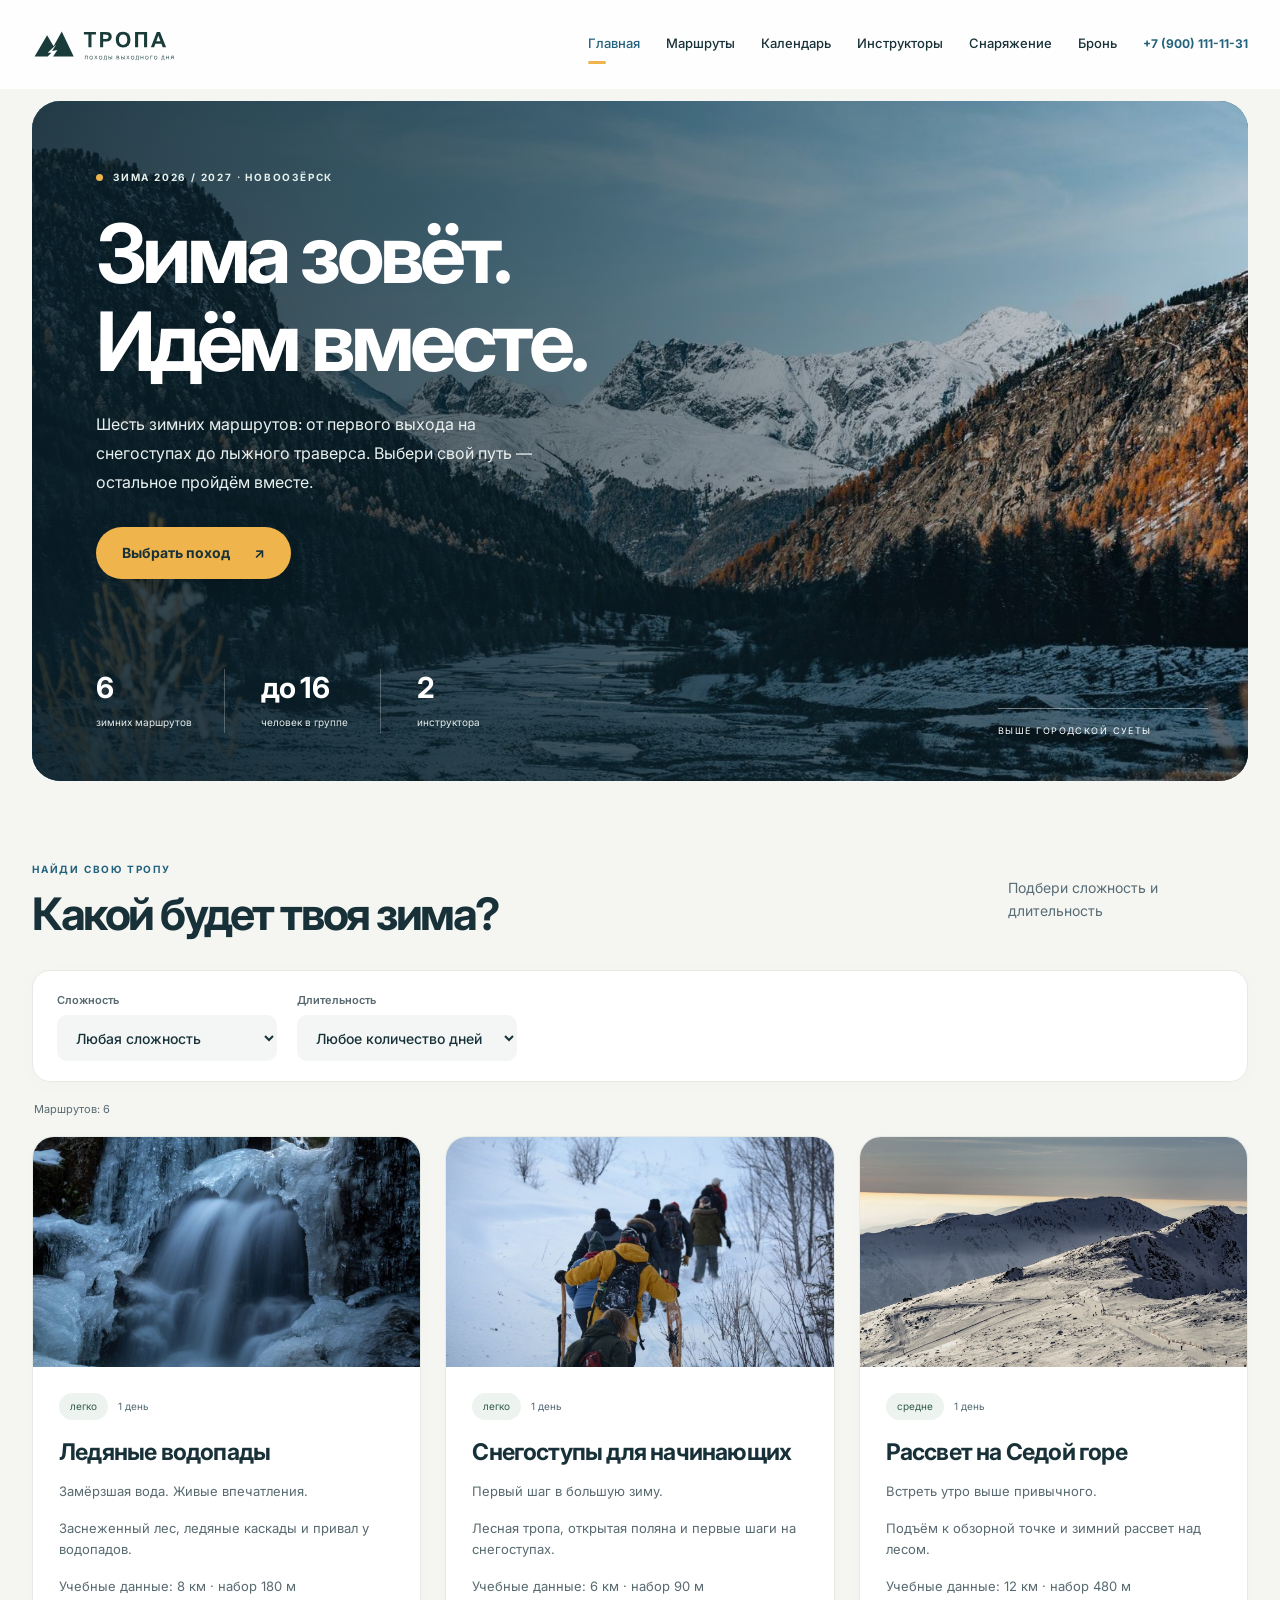
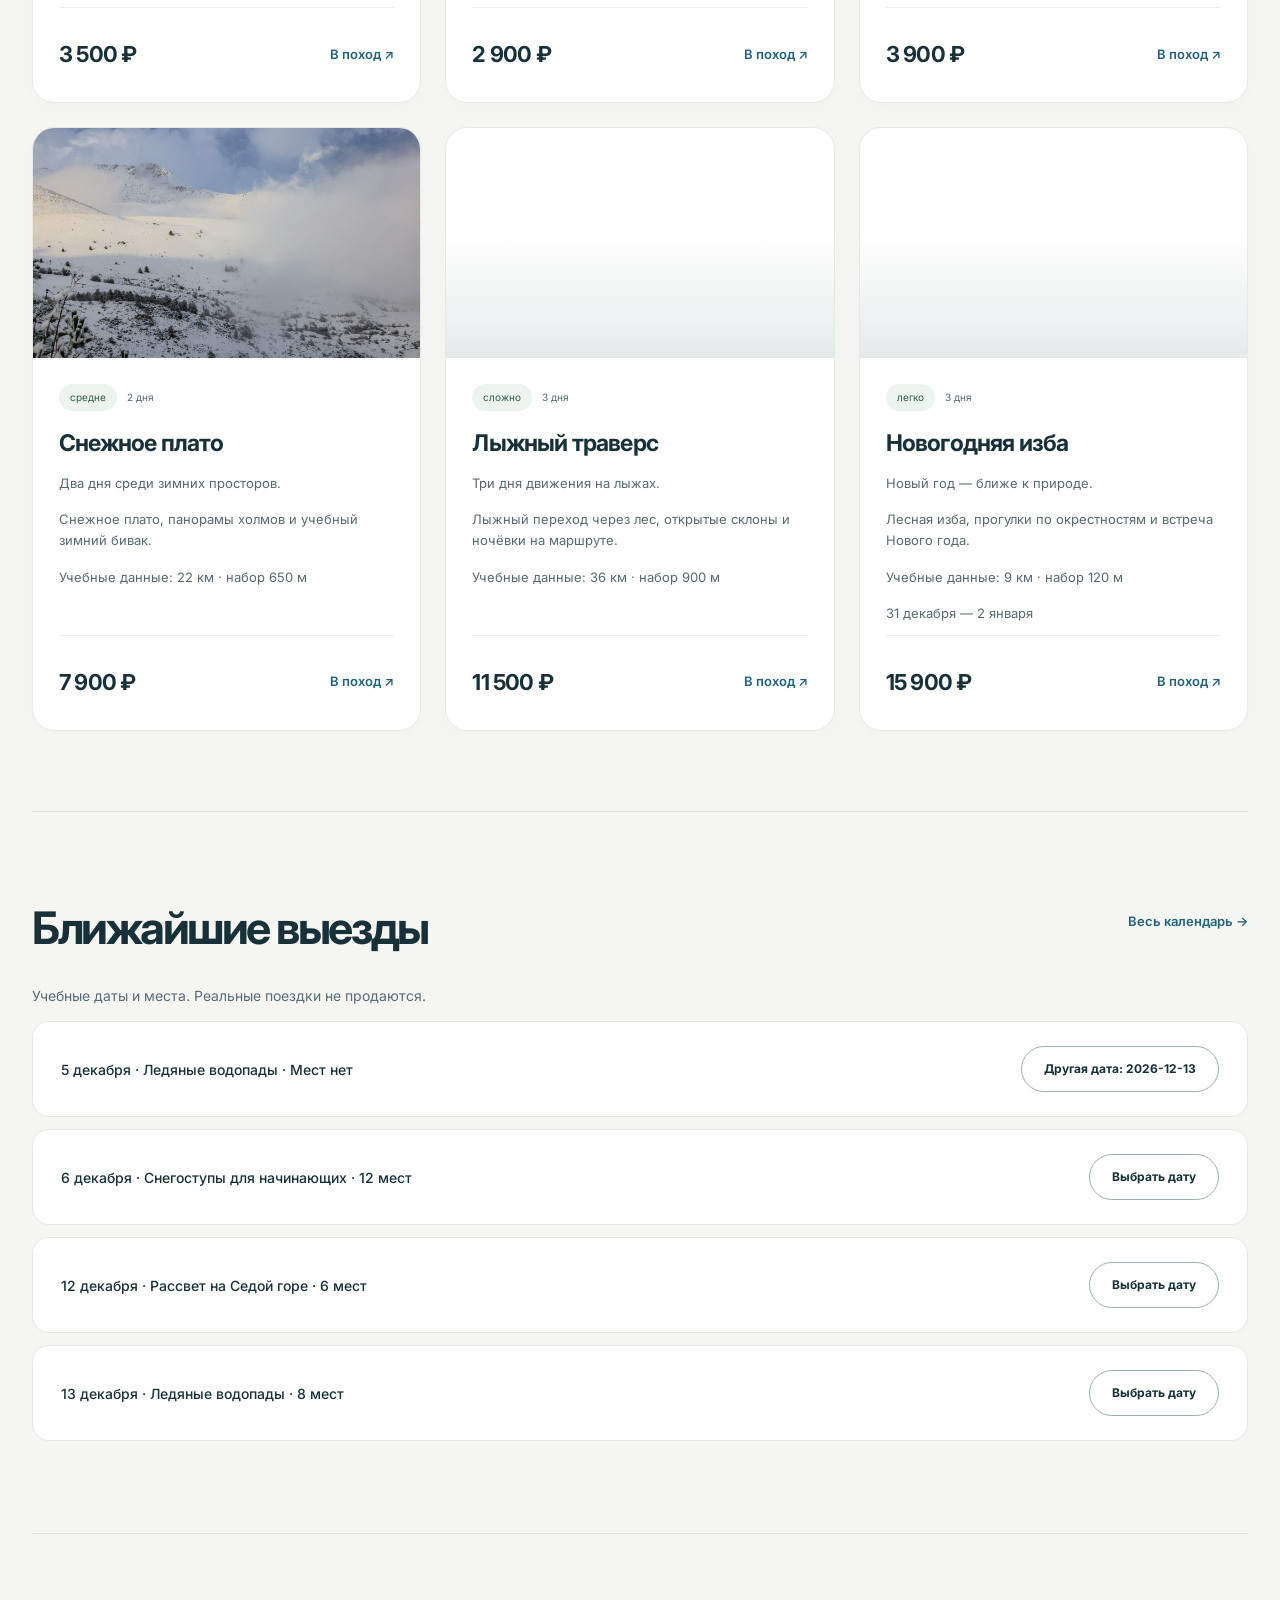
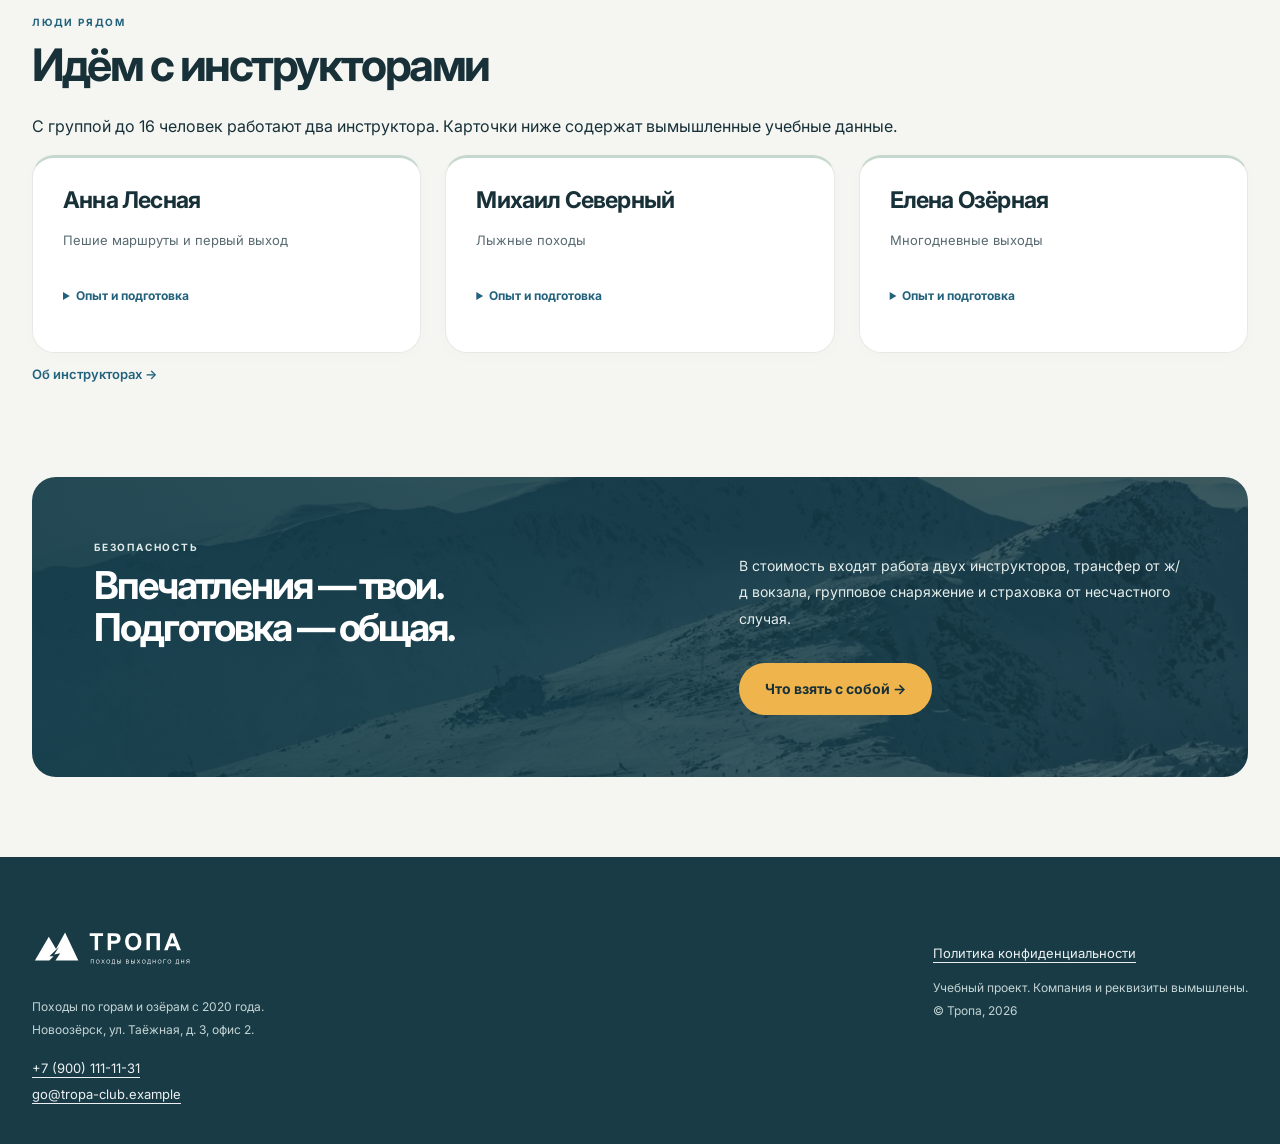
==== commit 4600d44d: "design: give each route a distinct licensed photograph" ====
--- a/index.html
+++ b/index.html
@@ -6,4 +6,4 @@
 gtag('js', new Date());
 gtag('config', 'G-JG7PNX1WWW');
 </script>
-<meta charset="utf-8"><meta name="viewport" content="width=device-width,initial-scale=1"><title>Зимние походы — Турклуб Тропа</title><meta name="description" content="Зимние походы турклуба Тропа: шесть маршрутов, календарь выездов и аренда снаряжения."><meta property="og:title" content="Зимние походы — Тропа"><meta property="og:description" content="Зимние походы турклуба Тропа: шесть маршрутов, календарь выездов и аренда снаряжения."><meta property="og:image" content="/img/og.jpg"><link rel="icon" href="img/favicon.svg" type="image/svg+xml"><link rel="preload" as="image" href="img/travel/alpine.jpg"><link rel="stylesheet" href="css/style.css?v=20261029b"><script src="js/config.js"></script><script src="js/analytics.js" defer></script><script src="js/data.js" defer></script><script src="js/site.js?v=20261029b" defer></script></head><body><header><div class="wrap header"><a class="logo" href="index.html"><img src="img/brand/tropa-logo.svg" alt="ТРОПА — походы выходного дня" width="180" height="54"></a><button class="menu" aria-controls="main-nav" aria-expanded="false">Меню</button><nav class="nav" id="main-nav" aria-label="Основное меню"><a href="index.html" aria-current="page">Главная</a><a href="trips.html">Маршруты</a><a href="calendar.html">Календарь</a><a href="guides.html">Инструкторы</a><a href="gear.html">Снаряжение</a><a href="contacts.html">Бронь</a><a class="nav-phone" href="tel:+79001111131" data-event="contact_click" data-contact-type="phone">+7 (900) 111-11-31</a></nav></div></header><main class="wrap"><section class="hero"><div class="hero-copy"><div class="eyebrow">Зима 2026 / 2027 · Новоозёрск</div><h1>Зима зовёт.<br>Идём вместе.</h1><p>Шесть зимних маршрутов: от первого выхода на снегоступах до лыжного траверса. Выбери свой путь — остальное пройдём вместе.</p><a class="btn" href="trips.html" data-event="cta_click" data-button-name="hero_trips" data-page-section="hero">Выбрать поход <span>↗</span></a><div class="hero-info"><div><b>6</b><span>зимних маршрутов</span></div><div><b>до 16</b><span>человек в группе</span></div><div><b>2</b><span>инструктора</span></div></div></div><div class="hero-art" role="img" aria-label="Заснеженные вершины гор"><div class="art-label">ВЫШЕ ГОРОДСКОЙ СУЕТЫ</div></div></section><section class="section"><div class="section-head"><div><div class="eyebrow">Найди свою тропу</div><h2>Какой будет твоя зима?</h2></div><span class="muted">Подбери сложность и длительность</span></div><div class="filters"><label>Сложность<select id="difficulty"><option value="">Любая сложность</option><option value="легко">легко</option><option value="средне">средне</option><option value="сложно">сложно</option></select></label><label>Длительность<select id="duration"><option value="">Любое количество дней</option><option value="1">1 день</option><option value="2">2 дня</option><option value="3">3 дня</option></select></label></div><p id="result-count" aria-live="polite"></p><div class="grid" id="trip-grid"></div></section><section class="section"><div class="section-head"><h2>Ближайшие выезды</h2><a href="calendar.html" class="text-link">Весь календарь →</a></div><div data-departures data-limit="4"></div></section><section class="section"><div class="eyebrow">Люди рядом</div><h2>Идём с инструкторами</h2><p>С группой до 16 человек работают два инструктора. Карточки ниже содержат вымышленные учебные данные.</p><div class="grid" data-guides data-summary="true"></div><a href="guides.html" class="text-link">Об инструкторах →</a></section><section class="band"><div><div class="eyebrow" style="color:inherit">Безопасность</div><h2>Впечатления — твои.<br>Подготовка — общая.</h2></div><div><p>В стоимость входят работа двух инструкторов, трансфер от ж/д вокзала, групповое снаряжение и страховка от несчастного случая.</p><a href="gear.html" class="btn">Что взять с собой →</a></div></section></main><footer><div class="wrap"><div><a class="logo" href="index.html" style="color:inherit"><img src="img/brand/tropa-logo-light.svg" alt="ТРОПА — походы выходного дня" width="180" height="54"></a><p>Походы по горам и озёрам с 2020 года.<br>Новоозёрск, ул. Таёжная, д. 3, офис 2.</p><a href="tel:+79001111131" data-event="contact_click" data-contact-type="phone">+7 (900) 111-11-31</a><br><a href="mailto:go@tropa-club.example" data-event="contact_click" data-contact-type="email">go@tropa-club.example</a></div><div><div class="footer-links" data-social-links></div><p><a href="privacy.html">Политика конфиденциальности</a></p><p>Учебный проект. Компания и реквизиты вымышлены.<br>© Тропа, 2026</p></div></div></footer></body></html>+<meta charset="utf-8"><meta name="viewport" content="width=device-width,initial-scale=1"><title>Зимние походы — Турклуб Тропа</title><meta name="description" content="Зимние походы турклуба Тропа: шесть маршрутов, календарь выездов и аренда снаряжения."><meta property="og:title" content="Зимние походы — Тропа"><meta property="og:description" content="Зимние походы турклуба Тропа: шесть маршрутов, календарь выездов и аренда снаряжения."><meta property="og:image" content="/img/og.jpg"><link rel="icon" href="img/favicon.svg" type="image/svg+xml"><link rel="preload" as="image" href="img/travel/alpine.jpg"><link rel="stylesheet" href="css/style.css?v=20261029c"><script src="js/config.js"></script><script src="js/analytics.js" defer></script><script src="js/data.js" defer></script><script src="js/site.js?v=20261029c" defer></script></head><body><header><div class="wrap header"><a class="logo" href="index.html"><img src="img/brand/tropa-logo.svg" alt="ТРОПА — походы выходного дня" width="180" height="54"></a><button class="menu" aria-controls="main-nav" aria-expanded="false">Меню</button><nav class="nav" id="main-nav" aria-label="Основное меню"><a href="index.html" aria-current="page">Главная</a><a href="trips.html">Маршруты</a><a href="calendar.html">Календарь</a><a href="guides.html">Инструкторы</a><a href="gear.html">Снаряжение</a><a href="contacts.html">Бронь</a><a class="nav-phone" href="tel:+79001111131" data-event="contact_click" data-contact-type="phone">+7 (900) 111-11-31</a></nav></div></header><main class="wrap"><section class="hero"><div class="hero-copy"><div class="eyebrow">Зима 2026 / 2027 · Новоозёрск</div><h1>Зима зовёт.<br>Идём вместе.</h1><p>Шесть зимних маршрутов: от первого выхода на снегоступах до лыжного траверса. Выбери свой путь — остальное пройдём вместе.</p><a class="btn" href="trips.html" data-event="cta_click" data-button-name="hero_trips" data-page-section="hero">Выбрать поход <span>↗</span></a><div class="hero-info"><div><b>6</b><span>зимних маршрутов</span></div><div><b>до 16</b><span>человек в группе</span></div><div><b>2</b><span>инструктора</span></div></div></div><div class="hero-art" role="img" aria-label="Заснеженные вершины гор"><div class="art-label">ВЫШЕ ГОРОДСКОЙ СУЕТЫ</div></div></section><section class="section"><div class="section-head"><div><div class="eyebrow">Найди свою тропу</div><h2>Какой будет твоя зима?</h2></div><span class="muted">Подбери сложность и длительность</span></div><div class="filters"><label>Сложность<select id="difficulty"><option value="">Любая сложность</option><option value="легко">легко</option><option value="средне">средне</option><option value="сложно">сложно</option></select></label><label>Длительность<select id="duration"><option value="">Любое количество дней</option><option value="1">1 день</option><option value="2">2 дня</option><option value="3">3 дня</option></select></label></div><p id="result-count" aria-live="polite"></p><div class="grid" id="trip-grid"></div></section><section class="section"><div class="section-head"><h2>Ближайшие выезды</h2><a href="calendar.html" class="text-link">Весь календарь →</a></div><div data-departures data-limit="4"></div></section><section class="section"><div class="eyebrow">Люди рядом</div><h2>Идём с инструкторами</h2><p>С группой до 16 человек работают два инструктора. Карточки ниже содержат вымышленные учебные данные.</p><div class="grid" data-guides data-summary="true"></div><a href="guides.html" class="text-link">Об инструкторах →</a></section><section class="band"><div><div class="eyebrow" style="color:inherit">Безопасность</div><h2>Впечатления — твои.<br>Подготовка — общая.</h2></div><div><p>В стоимость входят работа двух инструкторов, трансфер от ж/д вокзала, групповое снаряжение и страховка от несчастного случая.</p><a href="gear.html" class="btn">Что взять с собой →</a></div></section></main><footer><div class="wrap"><div><a class="logo" href="index.html" style="color:inherit"><img src="img/brand/tropa-logo-light.svg" alt="ТРОПА — походы выходного дня" width="180" height="54"></a><p>Походы по горам и озёрам с 2020 года.<br>Новоозёрск, ул. Таёжная, д. 3, офис 2.</p><a href="tel:+79001111131" data-event="contact_click" data-contact-type="phone">+7 (900) 111-11-31</a><br><a href="mailto:go@tropa-club.example" data-event="contact_click" data-contact-type="email">go@tropa-club.example</a></div><div><div class="footer-links" data-social-links></div><p><a href="privacy.html">Политика конфиденциальности</a></p><p>Учебный проект. Компания и реквизиты вымышлены.<br>© Тропа, 2026</p></div></div></footer></body></html>
--- a/css/style.css
+++ b/css/style.css
@@ -54,3 +54,10 @@
 @media(hover:hover) and (pointer:fine){.card:hover{transform:translateY(-6px);border-color:#cddbd3;box-shadow:0 20px 44px #18313910}.card:hover .card-art::before{transform:scale(1.055)}.departure:hover{border-color:#b8cbc1}}
 @media(max-width:700px){html{scroll-padding-top:90px}.header{min-height:76px}.nav.open{border-top:1px solid #e3e9e5;padding-top:8px}.nav a{border-radius:10px}.nav a:hover{background:#edf3ef}.nav a::after{display:none}.back-to-top{right:16px;bottom:16px;width:44px;height:44px}.card:hover{transform:none}.menu[aria-expanded=true]{background:#193b39;color:#fff}.header:has(.nav.open){max-height:85vh;overflow-y:auto}}
 @media(prefers-reduced-motion:reduce){html{scroll-behavior:auto}*,*::before,*::after{animation:none!important;transition:none!important}.card:hover,.btn:hover,.btn:active,.back-to-top:hover,.card:hover .card-art::before,.btn:hover>span{transform:none}}
+
+/* Route images are bound to route IDs, so filtering cannot swap photographs. */
+#trip-grid .card-art{background:none}
+#trip-grid .card-art::before{display:none}
+.card-art>img{display:block;width:100%;height:100%;object-fit:cover;transition:transform .7s var(--ease-out)}
+@media(hover:hover) and (pointer:fine){.card:hover .card-art>img{transform:scale(1.055)}}
+@media(prefers-reduced-motion:reduce){.card:hover .card-art>img{transform:none}}
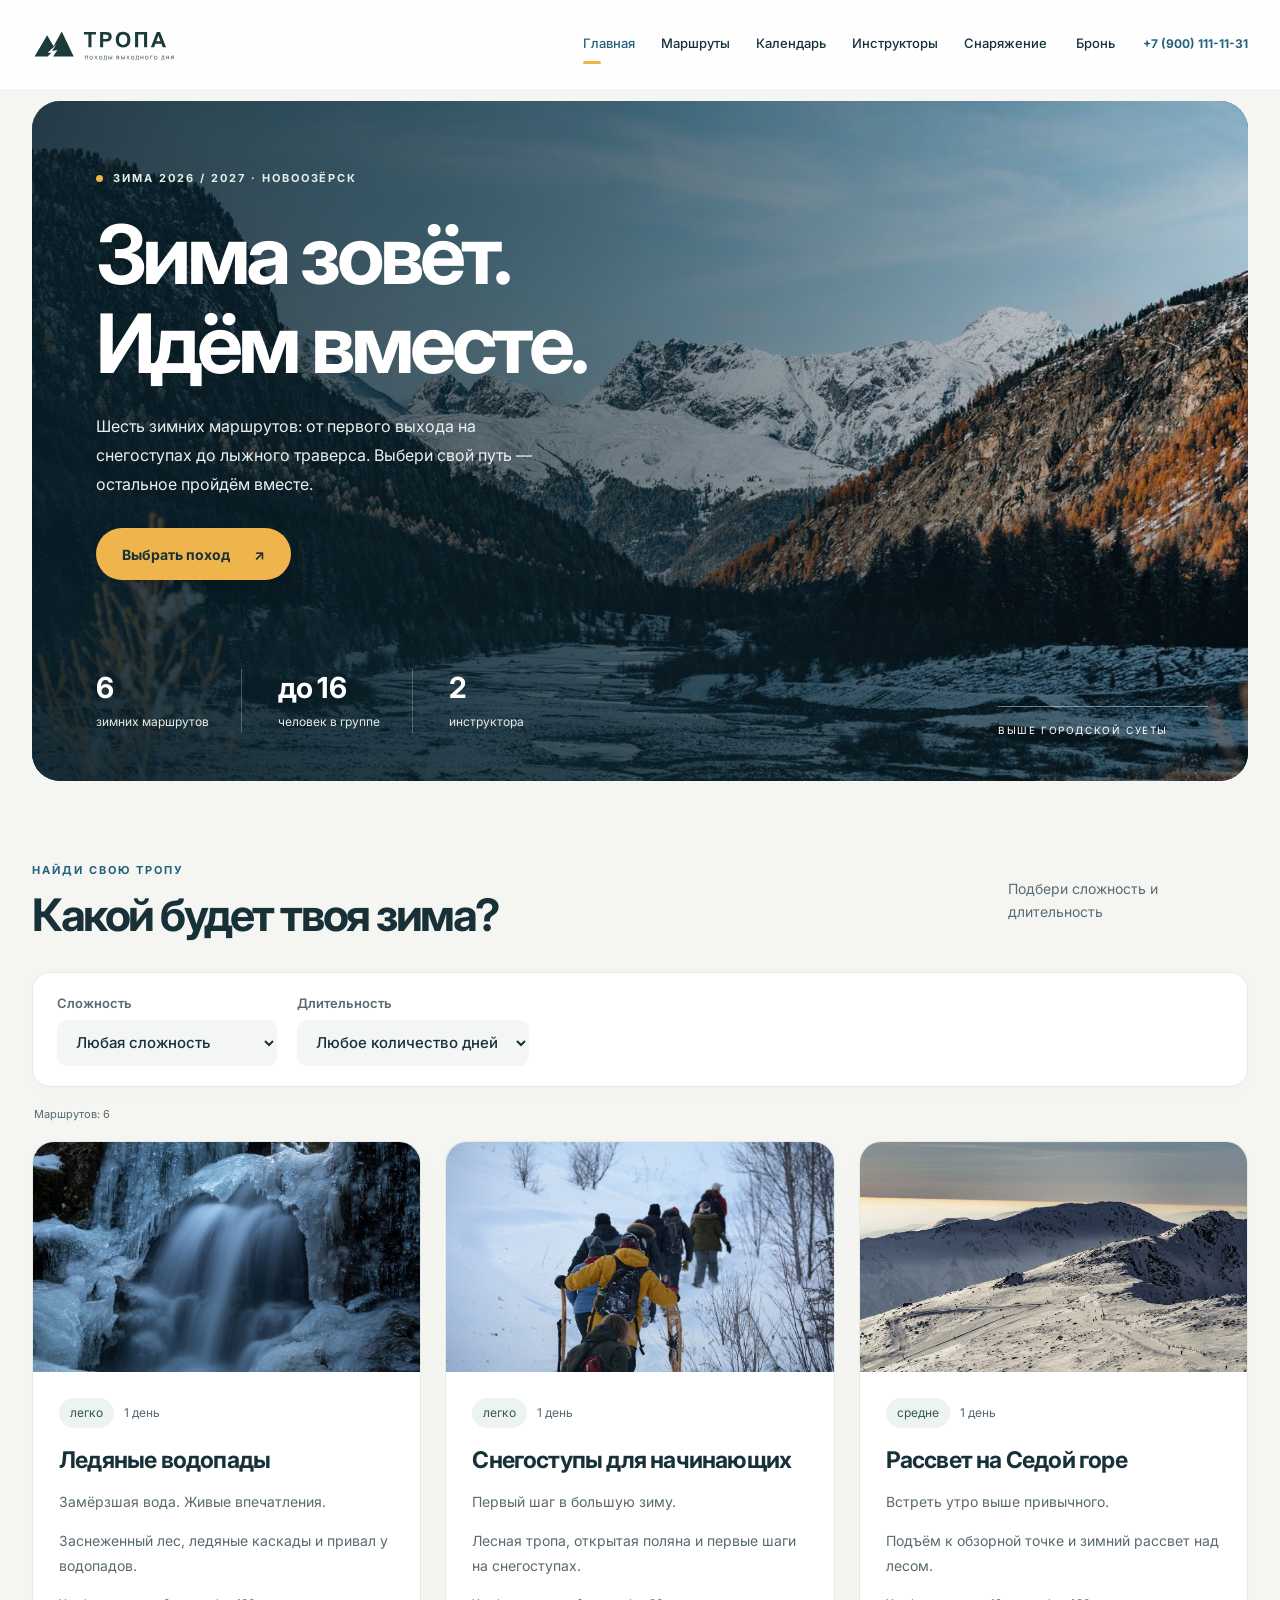
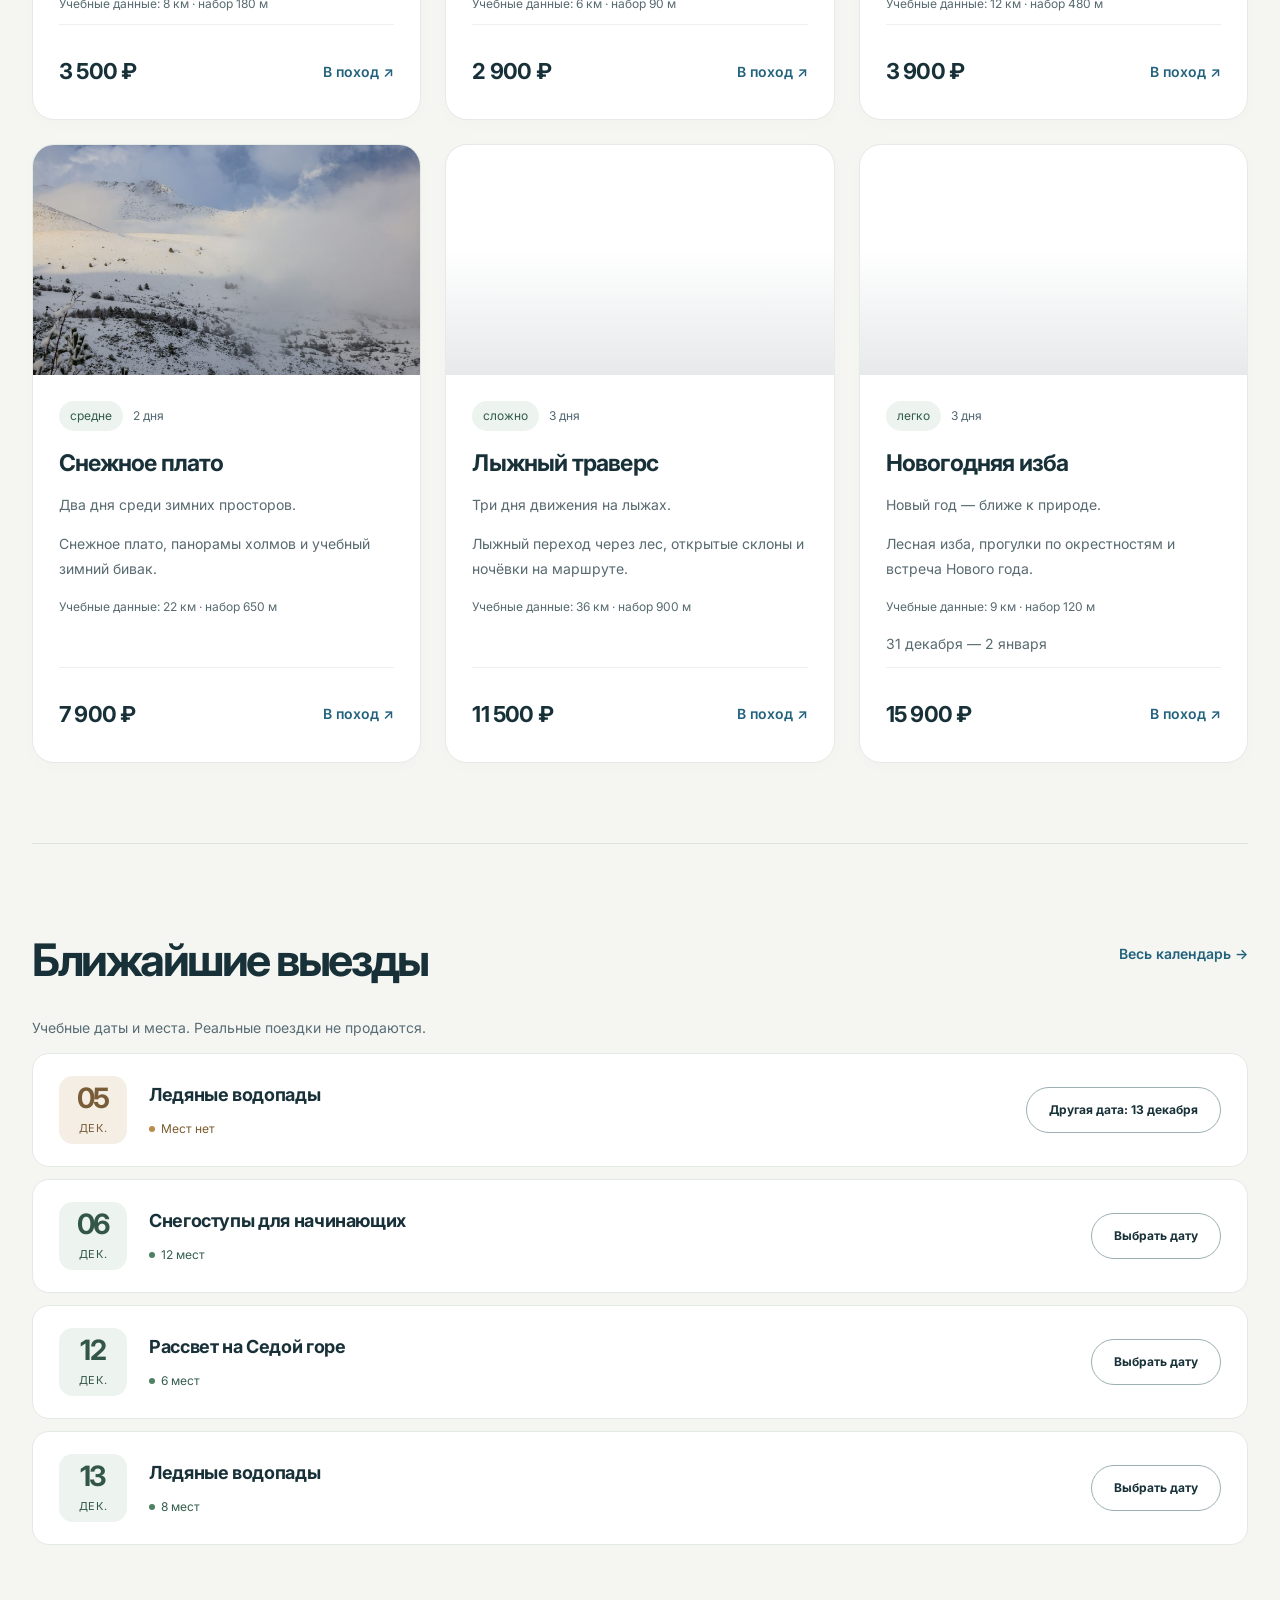
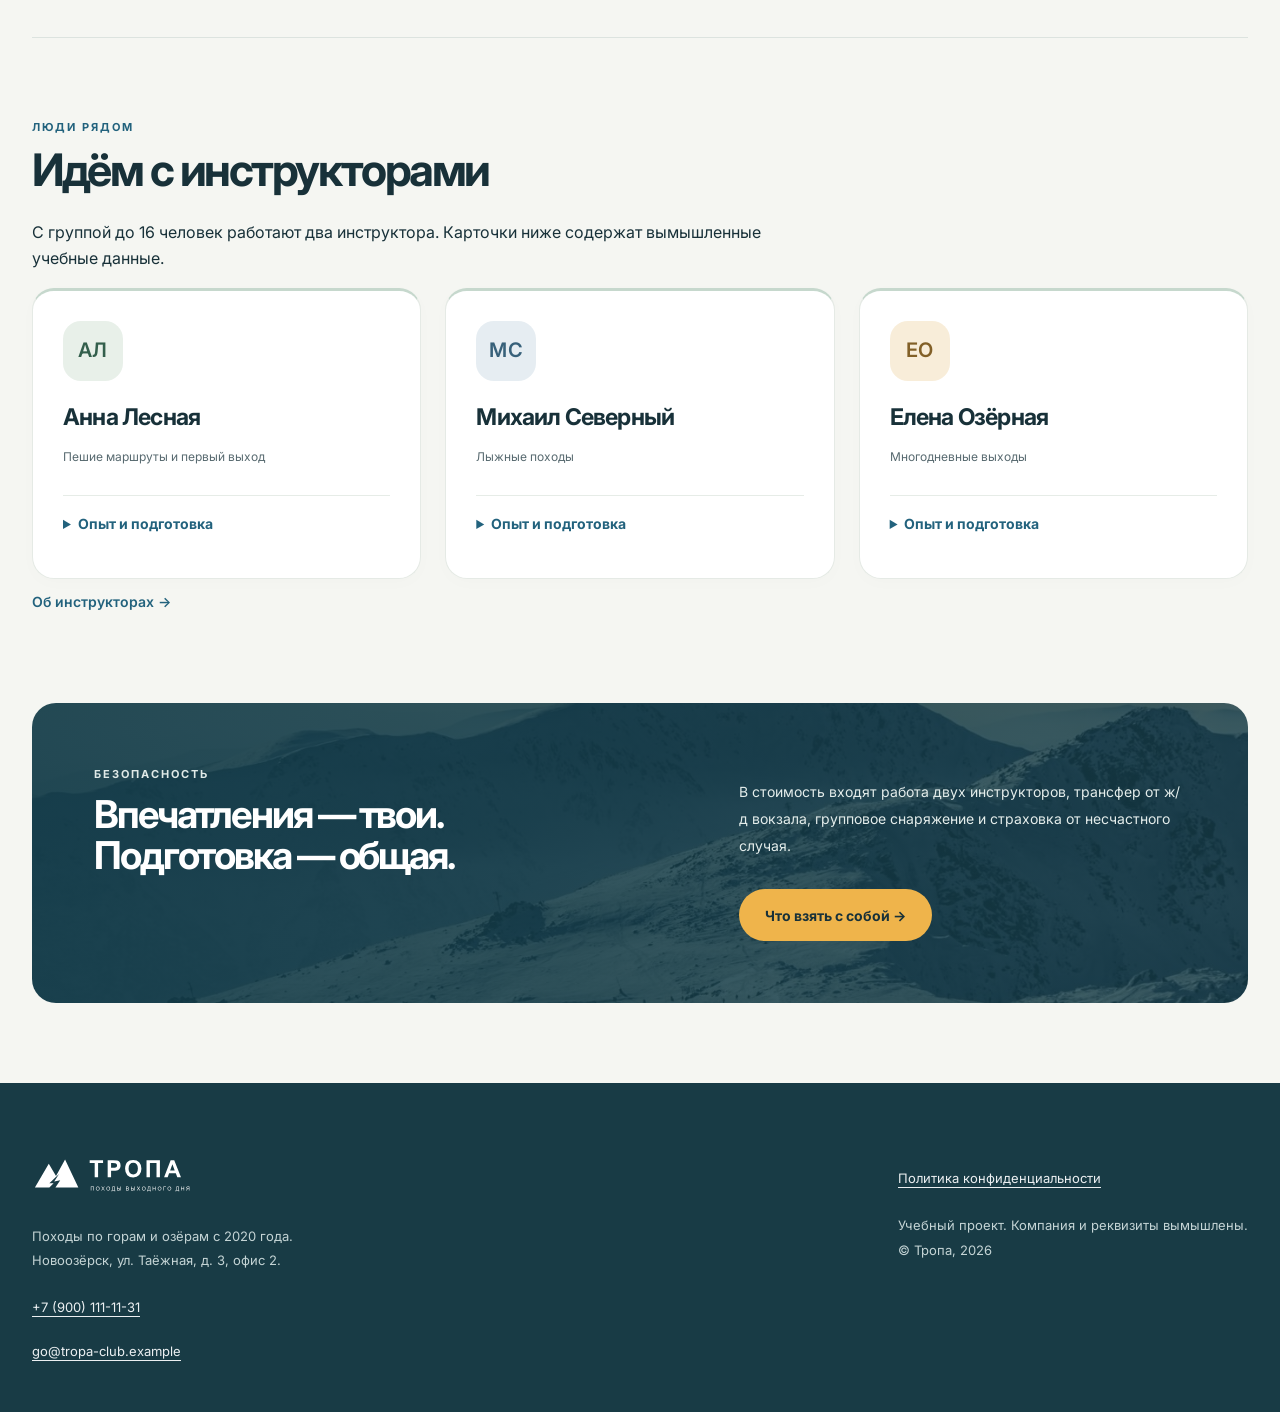
==== commit aea29f84: "fix: improve responsive layouts, calendar hierarchy and empty states" ====
--- a/index.html
+++ b/index.html
@@ -6,4 +6,4 @@
 gtag('js', new Date());
 gtag('config', 'G-JG7PNX1WWW');
 </script>
-<meta charset="utf-8"><meta name="viewport" content="width=device-width,initial-scale=1"><title>Зимние походы — Турклуб Тропа</title><meta name="description" content="Зимние походы турклуба Тропа: шесть маршрутов, календарь выездов и аренда снаряжения."><meta property="og:title" content="Зимние походы — Тропа"><meta property="og:description" content="Зимние походы турклуба Тропа: шесть маршрутов, календарь выездов и аренда снаряжения."><meta property="og:image" content="/img/og.jpg"><link rel="icon" href="img/favicon.svg" type="image/svg+xml"><link rel="preload" as="image" href="img/travel/alpine.jpg"><link rel="stylesheet" href="css/style.css?v=20261029c"><script src="js/config.js"></script><script src="js/analytics.js" defer></script><script src="js/data.js" defer></script><script src="js/site.js?v=20261029c" defer></script></head><body><header><div class="wrap header"><a class="logo" href="index.html"><img src="img/brand/tropa-logo.svg" alt="ТРОПА — походы выходного дня" width="180" height="54"></a><button class="menu" aria-controls="main-nav" aria-expanded="false">Меню</button><nav class="nav" id="main-nav" aria-label="Основное меню"><a href="index.html" aria-current="page">Главная</a><a href="trips.html">Маршруты</a><a href="calendar.html">Календарь</a><a href="guides.html">Инструкторы</a><a href="gear.html">Снаряжение</a><a href="contacts.html">Бронь</a><a class="nav-phone" href="tel:+79001111131" data-event="contact_click" data-contact-type="phone">+7 (900) 111-11-31</a></nav></div></header><main class="wrap"><section class="hero"><div class="hero-copy"><div class="eyebrow">Зима 2026 / 2027 · Новоозёрск</div><h1>Зима зовёт.<br>Идём вместе.</h1><p>Шесть зимних маршрутов: от первого выхода на снегоступах до лыжного траверса. Выбери свой путь — остальное пройдём вместе.</p><a class="btn" href="trips.html" data-event="cta_click" data-button-name="hero_trips" data-page-section="hero">Выбрать поход <span>↗</span></a><div class="hero-info"><div><b>6</b><span>зимних маршрутов</span></div><div><b>до 16</b><span>человек в группе</span></div><div><b>2</b><span>инструктора</span></div></div></div><div class="hero-art" role="img" aria-label="Заснеженные вершины гор"><div class="art-label">ВЫШЕ ГОРОДСКОЙ СУЕТЫ</div></div></section><section class="section"><div class="section-head"><div><div class="eyebrow">Найди свою тропу</div><h2>Какой будет твоя зима?</h2></div><span class="muted">Подбери сложность и длительность</span></div><div class="filters"><label>Сложность<select id="difficulty"><option value="">Любая сложность</option><option value="легко">легко</option><option value="средне">средне</option><option value="сложно">сложно</option></select></label><label>Длительность<select id="duration"><option value="">Любое количество дней</option><option value="1">1 день</option><option value="2">2 дня</option><option value="3">3 дня</option></select></label></div><p id="result-count" aria-live="polite"></p><div class="grid" id="trip-grid"></div></section><section class="section"><div class="section-head"><h2>Ближайшие выезды</h2><a href="calendar.html" class="text-link">Весь календарь →</a></div><div data-departures data-limit="4"></div></section><section class="section"><div class="eyebrow">Люди рядом</div><h2>Идём с инструкторами</h2><p>С группой до 16 человек работают два инструктора. Карточки ниже содержат вымышленные учебные данные.</p><div class="grid" data-guides data-summary="true"></div><a href="guides.html" class="text-link">Об инструкторах →</a></section><section class="band"><div><div class="eyebrow" style="color:inherit">Безопасность</div><h2>Впечатления — твои.<br>Подготовка — общая.</h2></div><div><p>В стоимость входят работа двух инструкторов, трансфер от ж/д вокзала, групповое снаряжение и страховка от несчастного случая.</p><a href="gear.html" class="btn">Что взять с собой →</a></div></section></main><footer><div class="wrap"><div><a class="logo" href="index.html" style="color:inherit"><img src="img/brand/tropa-logo-light.svg" alt="ТРОПА — походы выходного дня" width="180" height="54"></a><p>Походы по горам и озёрам с 2020 года.<br>Новоозёрск, ул. Таёжная, д. 3, офис 2.</p><a href="tel:+79001111131" data-event="contact_click" data-contact-type="phone">+7 (900) 111-11-31</a><br><a href="mailto:go@tropa-club.example" data-event="contact_click" data-contact-type="email">go@tropa-club.example</a></div><div><div class="footer-links" data-social-links></div><p><a href="privacy.html">Политика конфиденциальности</a></p><p>Учебный проект. Компания и реквизиты вымышлены.<br>© Тропа, 2026</p></div></div></footer></body></html>+<meta charset="utf-8"><meta name="viewport" content="width=device-width,initial-scale=1"><title>Зимние походы — Турклуб Тропа</title><meta name="description" content="Зимние походы турклуба Тропа: шесть маршрутов, календарь выездов и аренда снаряжения."><meta property="og:title" content="Зимние походы — Тропа"><meta property="og:description" content="Зимние походы турклуба Тропа: шесть маршрутов, календарь выездов и аренда снаряжения."><meta property="og:image" content="/img/og.jpg"><link rel="icon" href="img/favicon.svg" type="image/svg+xml"><link rel="preload" as="image" href="img/travel/alpine.jpg"><link rel="stylesheet" href="css/style.css?v=20261029e"><script src="js/config.js"></script><script src="js/analytics.js" defer></script><script src="js/data.js" defer></script><script src="js/site.js?v=20261029e" defer></script></head><body class="page-index"><a class="skip-link" href="#main-content">Перейти к содержимому</a><header><div class="wrap header"><a class="logo" href="index.html"><img src="img/brand/tropa-logo.svg" alt="ТРОПА — походы выходного дня" width="180" height="54"></a><button class="menu" aria-controls="main-nav" aria-expanded="false">Меню</button><nav class="nav" id="main-nav" aria-label="Основное меню"><a href="index.html" aria-current="page">Главная</a><a href="trips.html">Маршруты</a><a href="calendar.html">Календарь</a><a href="guides.html">Инструкторы</a><a href="gear.html">Снаряжение</a><a href="contacts.html">Бронь</a><a class="nav-phone" href="tel:+79001111131" data-event="contact_click" data-contact-type="phone">+7 (900) 111-11-31</a></nav></div></header><main class="wrap" id="main-content" tabindex="-1"><section class="hero"><div class="hero-copy"><div class="eyebrow">Зима 2026 / 2027 · Новоозёрск</div><h1>Зима зовёт.<br>Идём вместе.</h1><p>Шесть зимних маршрутов: от первого выхода на снегоступах до лыжного траверса. Выбери свой путь — остальное пройдём вместе.</p><a class="btn" href="trips.html" data-event="cta_click" data-button-name="hero_trips" data-page-section="hero">Выбрать поход <span>↗</span></a><div class="hero-info"><div><b>6</b><span>зимних маршрутов</span></div><div><b>до 16</b><span>человек в группе</span></div><div><b>2</b><span>инструктора</span></div></div></div><div class="hero-art" role="img" aria-label="Заснеженные вершины гор"><div class="art-label">ВЫШЕ ГОРОДСКОЙ СУЕТЫ</div></div></section><section class="section"><div class="section-head"><div><div class="eyebrow">Найди свою тропу</div><h2>Какой будет твоя зима?</h2></div><span class="muted">Подбери сложность и длительность</span></div><div class="filters"><label>Сложность<select id="difficulty"><option value="">Любая сложность</option><option value="легко">легко</option><option value="средне">средне</option><option value="сложно">сложно</option></select></label><label>Длительность<select id="duration"><option value="">Любое количество дней</option><option value="1">1 день</option><option value="2">2 дня</option><option value="3">3 дня</option></select></label></div><p id="result-count" aria-live="polite"></p><div class="grid" id="trip-grid"></div></section><section class="section"><div class="section-head"><h2>Ближайшие выезды</h2><a href="calendar.html" class="text-link">Весь календарь →</a></div><div data-departures data-limit="4"></div></section><section class="section"><div class="eyebrow">Люди рядом</div><h2>Идём с инструкторами</h2><p>С группой до 16 человек работают два инструктора. Карточки ниже содержат вымышленные учебные данные.</p><div class="grid" data-guides data-summary="true"></div><a href="guides.html" class="text-link">Об инструкторах →</a></section><section class="band"><div><div class="eyebrow" style="color:inherit">Безопасность</div><h2>Впечатления — твои.<br>Подготовка — общая.</h2></div><div><p>В стоимость входят работа двух инструкторов, трансфер от ж/д вокзала, групповое снаряжение и страховка от несчастного случая.</p><a href="gear.html" class="btn">Что взять с собой →</a></div></section></main><footer><div class="wrap"><div><a class="logo" href="index.html" style="color:inherit"><img src="img/brand/tropa-logo-light.svg" alt="ТРОПА — походы выходного дня" width="180" height="54"></a><p>Походы по горам и озёрам с 2020 года.<br>Новоозёрск, ул. Таёжная, д. 3, офис 2.</p><a href="tel:+79001111131" data-event="contact_click" data-contact-type="phone">+7 (900) 111-11-31</a><br><a href="mailto:go@tropa-club.example" data-event="contact_click" data-contact-type="email">go@tropa-club.example</a></div><div><div class="footer-links" data-social-links></div><p><a href="privacy.html">Политика конфиденциальности</a></p><p>Учебный проект. Компания и реквизиты вымышлены.<br>© Тропа, 2026</p></div></div></footer></body></html>
--- a/css/style.css
+++ b/css/style.css
@@ -61,3 +61,20 @@
 .card-art>img{display:block;width:100%;height:100%;object-fit:cover;transition:transform .7s var(--ease-out)}
 @media(hover:hover) and (pointer:fine){.card:hover .card-art>img{transform:scale(1.055)}}
 @media(prefers-reduced-motion:reduce){.card:hover .card-art>img{transform:none}}
+
+/* Visual audit fixes: readable hierarchy, comfortable controls, useful states. */
+body{min-height:100svh;display:flex;flex-direction:column}main.wrap{flex:1;width:min(1320px,calc(100% - 64px))}footer{flex-shrink:0}
+.skip-link{position:fixed;left:20px;top:12px;z-index:100;background:#193b39;color:#fff;padding:12px 20px;border-radius:10px;transform:translateY(-180%)}.skip-link:focus{transform:none}
+.nav a{min-width:44px;min-height:44px;display:inline-flex;align-items:center;justify-content:center}.nav .nav-phone{min-height:44px}
+.eyebrow{font-size:11px}.hero-info span{font-size:12px}.hero .eyebrow{font-size:11px}.art-label{font-size:10px}
+.card p{font-size:14px;line-height:1.75}.meta,.tag{font-size:12px}.card .muted{font-size:12px}.text-link{font-size:14px}.notice{font-size:13px;line-height:1.75}#trip-grid>.empty{grid-column:1/-1;background:#fff;padding:32px}#trip-grid>.empty h3{margin-top:0}
+.filters label,.field>span{font-size:13px}.filters select{font-size:15px}.section>p{max-width:76ch}.prose{max-width:760px}.prose p{line-height:1.85}.prose h2{margin-top:34px}.page-privacy .page-intro h1{hyphens:manual;overflow-wrap:normal}
+.guide-avatar{width:60px;height:60px;border-radius:18px;background:#e8f0e9;color:#335f4c;display:grid;place-items:center;font-size:20px;font-weight:600;letter-spacing:.02em;margin-bottom:24px}.guide-card:nth-child(2) .guide-avatar{background:#e6edf2;color:#38617a}.guide-card:nth-child(3) .guide-avatar{background:#f8edd9;color:#826027}
+.guide-card details{border-top:1px solid #e6ece7;padding-top:8px;margin-top:18px}.guide-card summary{font-size:14px}.guide-card:has(details[open]){border-color:#b7cfc0}
+.departure{padding:22px 26px;display:grid;grid-template-columns:68px minmax(0,1fr) auto;gap:22px}.departure-date{display:flex;flex-direction:column;align-items:center;justify-content:center;min-height:68px;border-radius:14px;background:#edf3ee;color:#33564b;text-decoration:none}.departure-date b{font-size:28px;line-height:1.1;letter-spacing:-.04em}.departure-date span{font-size:11px;text-transform:uppercase;letter-spacing:.06em;margin-top:5px}.departure-title{margin:0 0 8px;font-size:18px;line-height:1.4;letter-spacing:-.02em}.seat-status{display:inline-flex;align-items:center;gap:6px;font-size:12px;color:#355e4e}.seat-status::before{content:'';width:6px;height:6px;border-radius:50%;background:#4c8164}.departure.is-full .seat-status{color:#7b5c30}.departure.is-full .seat-status::before{background:#b98c49}.departure.is-full .departure-date{background:#f4eee4;color:#785d38}.departure .btn{white-space:normal;text-align:center;max-width:240px}
+.gear-layout{grid-template-columns:1fr 1fr}.gear-layout .check{border:1px solid transparent;border-bottom-color:#edf1ed;padding:12px;gap:12px;align-items:center;border-radius:10px;cursor:pointer}.gear-layout .check:hover{background:#f7f9f5}.gear-layout .check:has(input:checked){background:#edf4ed;border-color:#bbd1bf}.gear-layout .check:has(input:focus-visible){outline:2px solid #22627d;outline-offset:2px}.gear-layout .check input{margin:0}.gear-layout .field{margin-top:24px}.gear-layout .panel:first-child .text-link{margin-top:18px}.rental-summary{margin-top:24px;padding:22px 24px;border-radius:14px;background:#edf3ee}.rental-summary>span{font-size:12px;color:#52695e}.rental-summary output{padding:4px 0 0;font-size:34px}.promo-panel{margin-top:40px;padding:32px!important;border:1px dashed #b5c9bb!important;border-radius:20px;display:grid;grid-template-columns:1fr auto;gap:8px 32px;align-items:center;background:#eff4ec}.promo-panel .eyebrow,.promo-panel p,.promo-panel h2{grid-column:1}.promo-panel h2{font-size:36px;margin:0;letter-spacing:.04em}.promo-panel p{font-size:14px;margin:0}.promo-panel .btn{grid-column:2;grid-row:1/4}.promo-panel #copy-status{grid-column:1/-1;font-size:13px}
+.booking-layout{grid-template-columns:minmax(0,1.5fr) minmax(290px,1fr)}.booking-layout>aside{position:sticky;top:116px;background:#fff;border:1px solid #e1e8e4;border-radius:22px;padding:30px}.booking-layout>aside h2{font-size:30px;margin-top:0}.booking-layout>aside p>a{display:inline-flex;min-height:44px;align-items:center;overflow-wrap:anywhere}.booking-layout>aside .notice{margin-bottom:0}.booking-layout .field{min-width:0;margin:0}.booking-layout .field>.error{margin-bottom:0;font-size:12px;font-weight:400}.booking-layout .field>.error:empty{display:none}#booking-form{display:grid;grid-template-columns:repeat(2,minmax(0,1fr));gap:20px 18px}#booking-form>.field:has(#email),#booking-form>.field:has(#trip_id),#booking-form>.check,#booking-form>.error,#booking-form>.btn,#booking-form>p{grid-column:1/-1}#booking-form>.error:empty,#form-status:empty{display:none}#booking-form>.check{margin:0;padding:8px 0}#booking-form>.btn{justify-self:start;margin-top:0}#booking-form>p{margin:0}#booking-form input[aria-invalid=true],#booking-form select[aria-invalid=true]{border-color:#a72b22;outline-color:#a72b22}#booking-form>label.field:has(.invalid){color:#8c3027}
+.page-thanks .panel{max-width:900px;margin:auto}.page-thanks #booking-number{font-size:clamp(20px,2.4vw,30px);line-height:1.5;overflow-wrap:anywhere;word-break:normal;letter-spacing:0}.page-thanks.has-booking #booking-number{font-family:ui-monospace,Consolas,monospace;font-size:clamp(16px,2.1vw,27px)}.page-thanks .panel>p{max-width:65ch}.page-404 main{padding-bottom:24px}.page-404 .page-intro{min-height:320px}.meeting-map{background:#e6ede7;border:1px solid #d0ddd3}.map-help{font-size:13px;color:var(--muted)}
+footer .footer-links:empty{display:none}footer p{font-size:13px}footer a{display:inline-flex;align-items:center;min-height:44px}footer .logo{min-height:54px}footer .wrap{gap:48px}footer p a{vertical-align:middle}
+@media(max-width:980px){html{scroll-padding-top:96px}.header{flex-wrap:wrap;min-height:80px;padding:12px 0}.menu{display:block}.nav{display:none;flex-basis:100%;flex-direction:column;align-items:stretch;gap:2px;padding-bottom:8px}.nav.open{display:flex;border-top:1px solid #e1e8e4;padding-top:8px}.nav a{font-size:15px;justify-content:flex-start;padding:12px;border-radius:10px}.nav a[aria-current]{background:#edf3ef}.nav a::after{display:none!important}.nav .nav-phone{display:flex;font-size:14px}.menu[aria-expanded=true]{background:#193b39;color:#fff}.header:has(.nav.open){max-height:85svh;overflow-y:auto}.split,.booking-layout,.gear-layout{grid-template-columns:1fr}.booking-layout>aside{position:static}.gear-layout{align-items:stretch}.page-intro h1{font-size:clamp(36px,5vw,54px)}}
+@media(max-width:700px){main.wrap{width:calc(100% - 32px)}.page-intro{padding:30px 24px}.page-intro h1{font-size:36px;letter-spacing:-.045em}.page-privacy .page-intro h1{font-size:32px}.hero .eyebrow{font-size:10px;letter-spacing:.1em}.hero-info span{font-size:11px}.hero-info b{font-size:23px}.hero-copy{padding-left:24px;padding-right:24px}.hero h1{font-size:52px}.card p{font-size:14px}.card-body{padding:22px}.panel{padding:26px 22px}.panel h2{font-size:28px;line-height:1.15}.notice{font-size:13px}.field>span{font-size:14px}input:not([type=checkbox]),select,.filters select{font-size:16px;min-width:0}.departure{grid-template-columns:58px minmax(0,1fr);gap:14px;padding:18px}.departure-date{min-height:62px}.departure-title{font-size:16px}.departure .btn{grid-column:1/-1;max-width:none;width:100%;min-height:46px}.departure-date b{font-size:26px}.gear-layout .check{font-size:14px}.booking-layout>aside{padding:26px 22px}.booking-layout>aside h2{font-size:28px}#booking-form{grid-template-columns:1fr;gap:20px}#booking-form>*{grid-column:1!important}#booking-form>.btn{width:100%;justify-self:stretch}.promo-panel{padding:26px 22px!important;grid-template-columns:1fr;margin-top:28px}.promo-panel .btn{grid-column:1;grid-row:auto;margin-top:12px;width:100%}.promo-panel h2{font-size:32px}.back-to-top{bottom:20px}.page-thanks #booking-number{font-size:22px}.page-thanks.has-booking #booking-number{font-size:17px}.prose h2{font-size:27px}.section{padding:44px 0}footer{padding:38px 0;margin-top:48px}footer .wrap{gap:24px}}
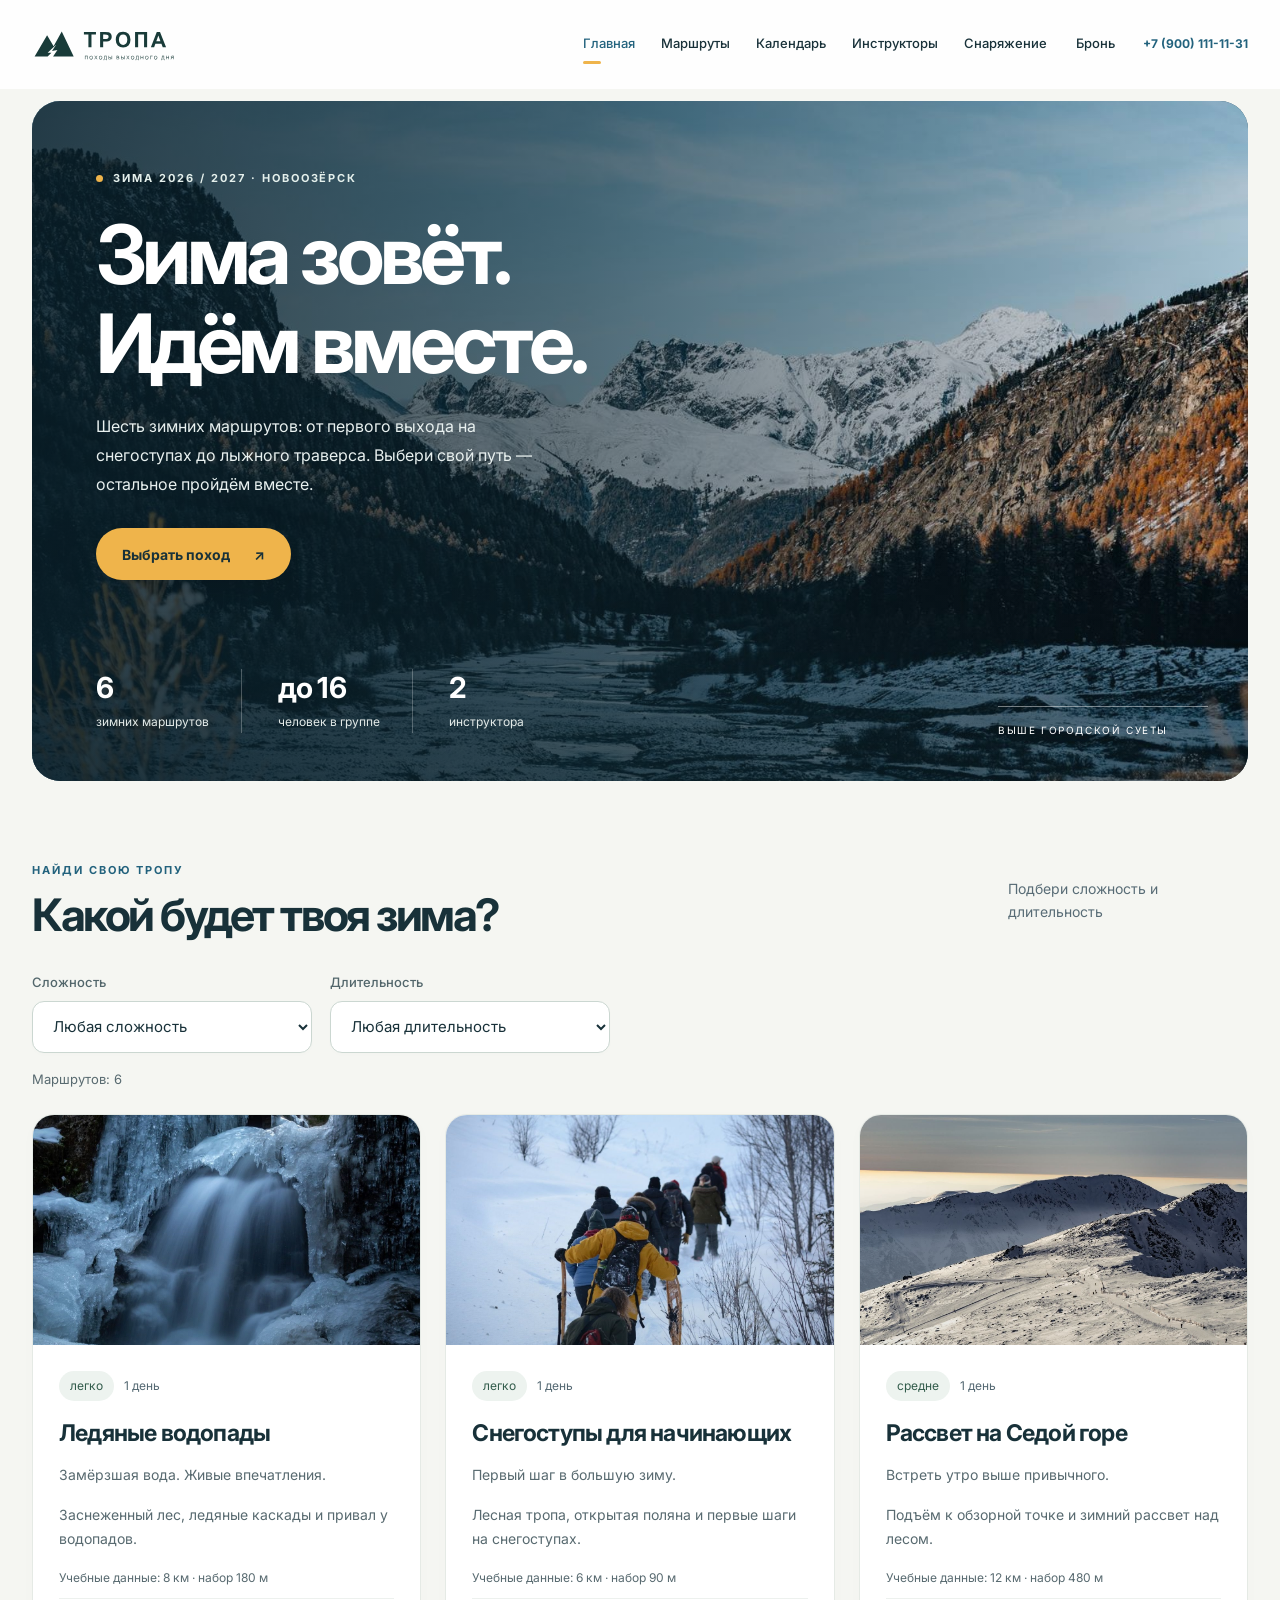
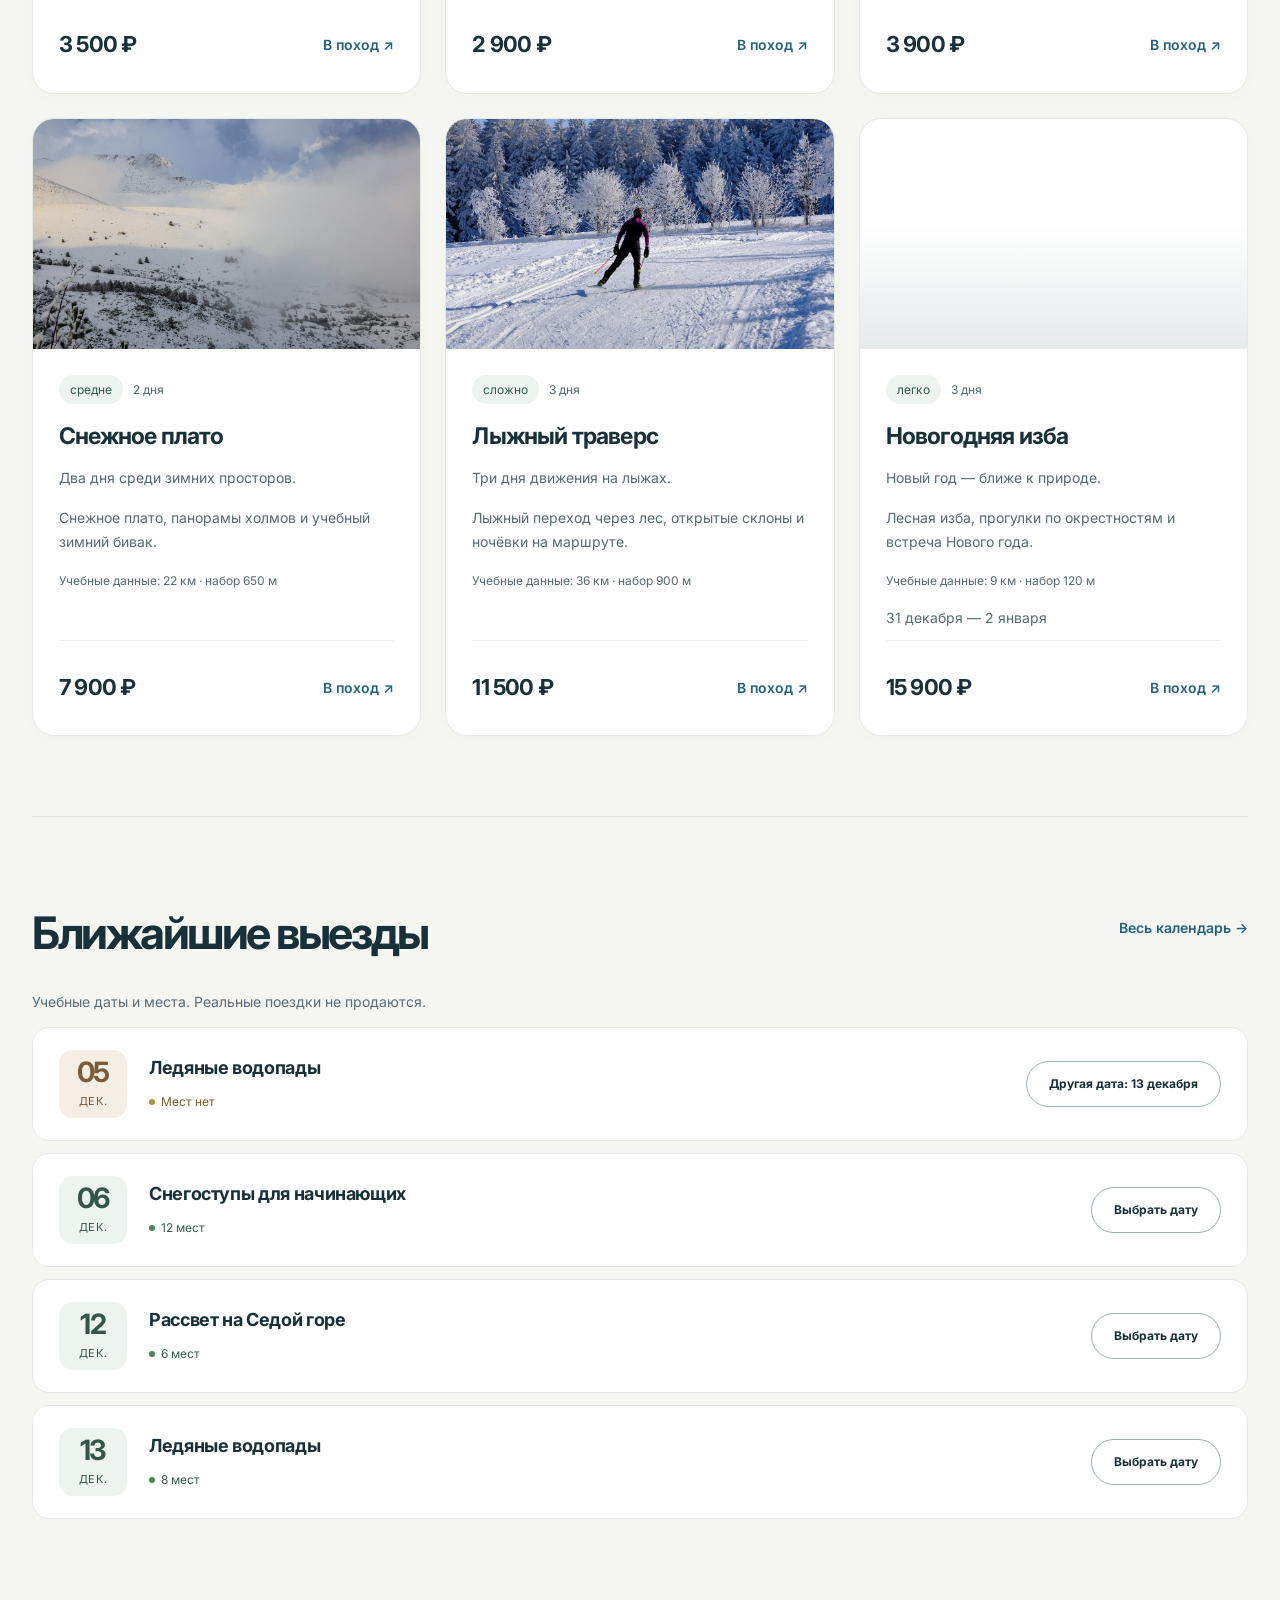
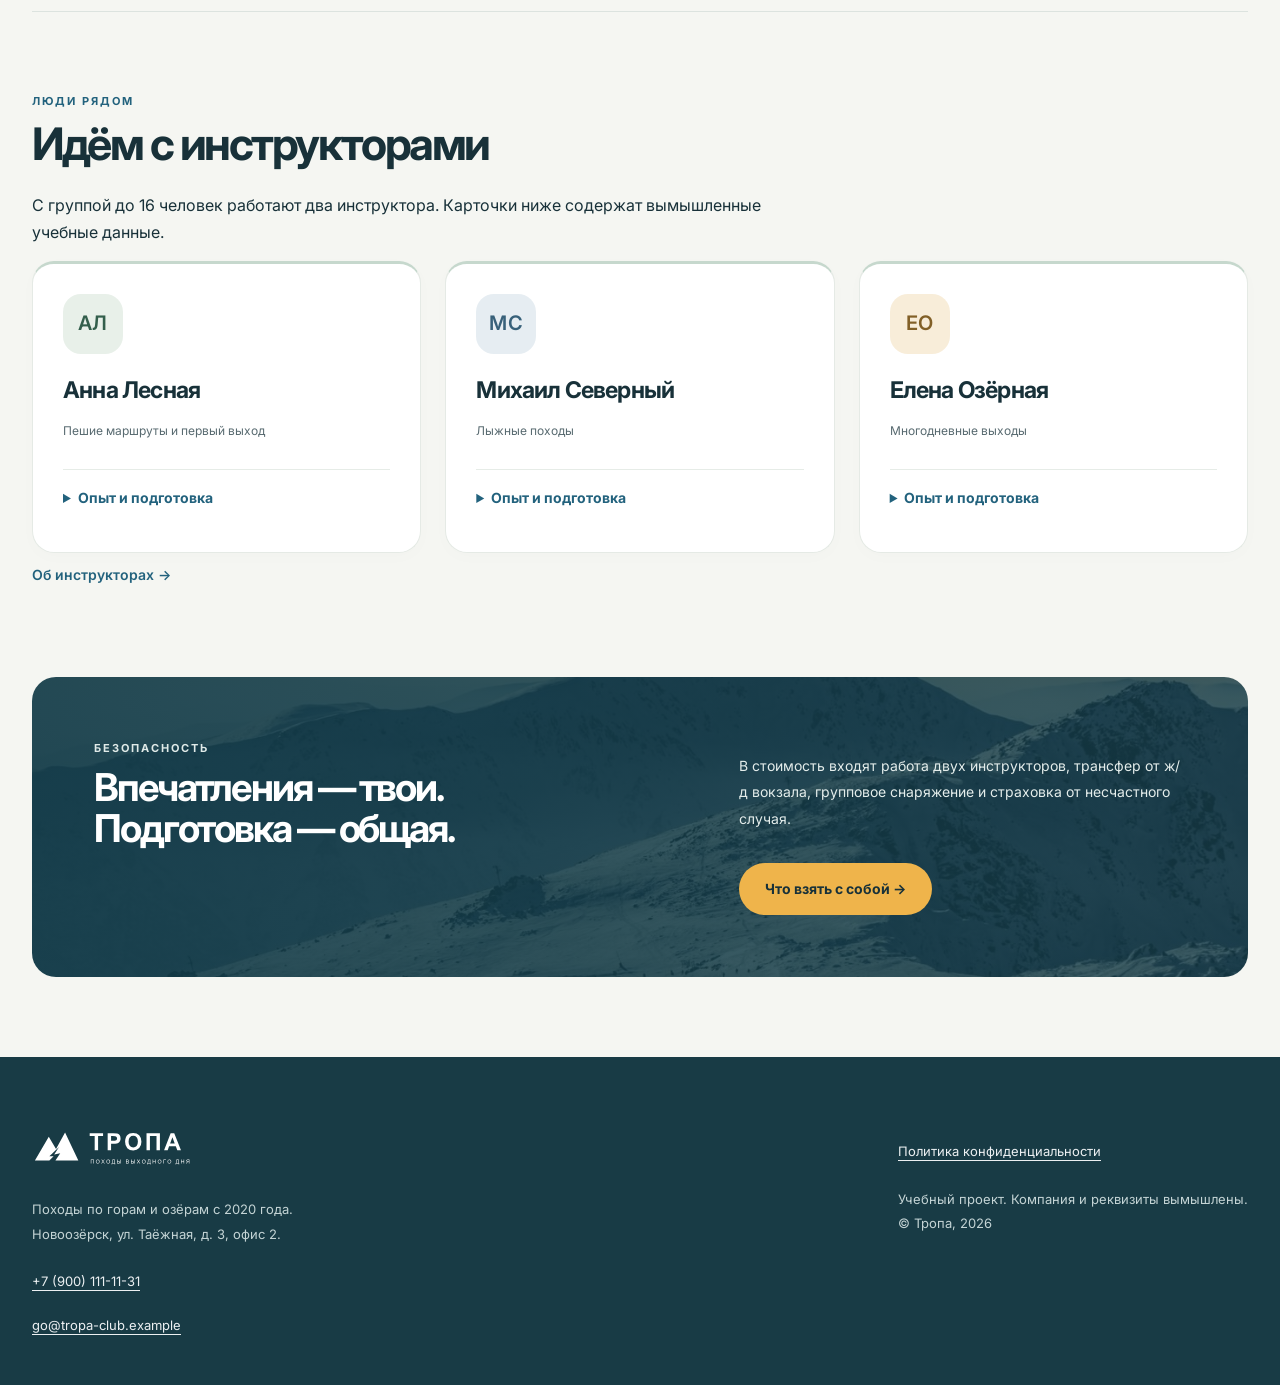
==== commit 86b86915: "design: simplify route filters and shorten default duration label" ====
--- a/index.html
+++ b/index.html
@@ -6,4 +6,4 @@
 gtag('js', new Date());
 gtag('config', 'G-JG7PNX1WWW');
 </script>
-<meta charset="utf-8"><meta name="viewport" content="width=device-width,initial-scale=1"><title>Зимние походы — Турклуб Тропа</title><meta name="description" content="Зимние походы турклуба Тропа: шесть маршрутов, календарь выездов и аренда снаряжения."><meta property="og:title" content="Зимние походы — Тропа"><meta property="og:description" content="Зимние походы турклуба Тропа: шесть маршрутов, календарь выездов и аренда снаряжения."><meta property="og:image" content="/img/og.jpg"><link rel="icon" href="img/favicon.svg" type="image/svg+xml"><link rel="preload" as="image" href="img/travel/alpine.jpg"><link rel="stylesheet" href="css/style.css?v=20261029e"><script src="js/config.js"></script><script src="js/analytics.js" defer></script><script src="js/data.js" defer></script><script src="js/site.js?v=20261029e" defer></script></head><body class="page-index"><a class="skip-link" href="#main-content">Перейти к содержимому</a><header><div class="wrap header"><a class="logo" href="index.html"><img src="img/brand/tropa-logo.svg" alt="ТРОПА — походы выходного дня" width="180" height="54"></a><button class="menu" aria-controls="main-nav" aria-expanded="false">Меню</button><nav class="nav" id="main-nav" aria-label="Основное меню"><a href="index.html" aria-current="page">Главная</a><a href="trips.html">Маршруты</a><a href="calendar.html">Календарь</a><a href="guides.html">Инструкторы</a><a href="gear.html">Снаряжение</a><a href="contacts.html">Бронь</a><a class="nav-phone" href="tel:+79001111131" data-event="contact_click" data-contact-type="phone">+7 (900) 111-11-31</a></nav></div></header><main class="wrap" id="main-content" tabindex="-1"><section class="hero"><div class="hero-copy"><div class="eyebrow">Зима 2026 / 2027 · Новоозёрск</div><h1>Зима зовёт.<br>Идём вместе.</h1><p>Шесть зимних маршрутов: от первого выхода на снегоступах до лыжного траверса. Выбери свой путь — остальное пройдём вместе.</p><a class="btn" href="trips.html" data-event="cta_click" data-button-name="hero_trips" data-page-section="hero">Выбрать поход <span>↗</span></a><div class="hero-info"><div><b>6</b><span>зимних маршрутов</span></div><div><b>до 16</b><span>человек в группе</span></div><div><b>2</b><span>инструктора</span></div></div></div><div class="hero-art" role="img" aria-label="Заснеженные вершины гор"><div class="art-label">ВЫШЕ ГОРОДСКОЙ СУЕТЫ</div></div></section><section class="section"><div class="section-head"><div><div class="eyebrow">Найди свою тропу</div><h2>Какой будет твоя зима?</h2></div><span class="muted">Подбери сложность и длительность</span></div><div class="filters"><label>Сложность<select id="difficulty"><option value="">Любая сложность</option><option value="легко">легко</option><option value="средне">средне</option><option value="сложно">сложно</option></select></label><label>Длительность<select id="duration"><option value="">Любое количество дней</option><option value="1">1 день</option><option value="2">2 дня</option><option value="3">3 дня</option></select></label></div><p id="result-count" aria-live="polite"></p><div class="grid" id="trip-grid"></div></section><section class="section"><div class="section-head"><h2>Ближайшие выезды</h2><a href="calendar.html" class="text-link">Весь календарь →</a></div><div data-departures data-limit="4"></div></section><section class="section"><div class="eyebrow">Люди рядом</div><h2>Идём с инструкторами</h2><p>С группой до 16 человек работают два инструктора. Карточки ниже содержат вымышленные учебные данные.</p><div class="grid" data-guides data-summary="true"></div><a href="guides.html" class="text-link">Об инструкторах →</a></section><section class="band"><div><div class="eyebrow" style="color:inherit">Безопасность</div><h2>Впечатления — твои.<br>Подготовка — общая.</h2></div><div><p>В стоимость входят работа двух инструкторов, трансфер от ж/д вокзала, групповое снаряжение и страховка от несчастного случая.</p><a href="gear.html" class="btn">Что взять с собой →</a></div></section></main><footer><div class="wrap"><div><a class="logo" href="index.html" style="color:inherit"><img src="img/brand/tropa-logo-light.svg" alt="ТРОПА — походы выходного дня" width="180" height="54"></a><p>Походы по горам и озёрам с 2020 года.<br>Новоозёрск, ул. Таёжная, д. 3, офис 2.</p><a href="tel:+79001111131" data-event="contact_click" data-contact-type="phone">+7 (900) 111-11-31</a><br><a href="mailto:go@tropa-club.example" data-event="contact_click" data-contact-type="email">go@tropa-club.example</a></div><div><div class="footer-links" data-social-links></div><p><a href="privacy.html">Политика конфиденциальности</a></p><p>Учебный проект. Компания и реквизиты вымышлены.<br>© Тропа, 2026</p></div></div></footer></body></html>+<meta charset="utf-8"><meta name="viewport" content="width=device-width,initial-scale=1"><title>Зимние походы — Турклуб Тропа</title><meta name="description" content="Зимние походы турклуба Тропа: шесть маршрутов, календарь выездов и аренда снаряжения."><meta property="og:title" content="Зимние походы — Тропа"><meta property="og:description" content="Зимние походы турклуба Тропа: шесть маршрутов, календарь выездов и аренда снаряжения."><meta property="og:image" content="/img/og.jpg"><link rel="icon" href="img/favicon.svg" type="image/svg+xml"><link rel="preload" as="image" href="img/travel/alpine.jpg"><link rel="stylesheet" href="css/style.css?v=20261029f"><script src="js/config.js"></script><script src="js/analytics.js" defer></script><script src="js/data.js" defer></script><script src="js/site.js?v=20261029f" defer></script></head><body class="page-index"><a class="skip-link" href="#main-content">Перейти к содержимому</a><header><div class="wrap header"><a class="logo" href="index.html"><img src="img/brand/tropa-logo.svg" alt="ТРОПА — походы выходного дня" width="180" height="54"></a><button class="menu" aria-controls="main-nav" aria-expanded="false">Меню</button><nav class="nav" id="main-nav" aria-label="Основное меню"><a href="index.html" aria-current="page">Главная</a><a href="trips.html">Маршруты</a><a href="calendar.html">Календарь</a><a href="guides.html">Инструкторы</a><a href="gear.html">Снаряжение</a><a href="contacts.html">Бронь</a><a class="nav-phone" href="tel:+79001111131" data-event="contact_click" data-contact-type="phone">+7 (900) 111-11-31</a></nav></div></header><main class="wrap" id="main-content" tabindex="-1"><section class="hero"><div class="hero-copy"><div class="eyebrow">Зима 2026 / 2027 · Новоозёрск</div><h1>Зима зовёт.<br>Идём вместе.</h1><p>Шесть зимних маршрутов: от первого выхода на снегоступах до лыжного траверса. Выбери свой путь — остальное пройдём вместе.</p><a class="btn" href="trips.html" data-event="cta_click" data-button-name="hero_trips" data-page-section="hero">Выбрать поход <span>↗</span></a><div class="hero-info"><div><b>6</b><span>зимних маршрутов</span></div><div><b>до 16</b><span>человек в группе</span></div><div><b>2</b><span>инструктора</span></div></div></div><div class="hero-art" role="img" aria-label="Заснеженные вершины гор"><div class="art-label">ВЫШЕ ГОРОДСКОЙ СУЕТЫ</div></div></section><section class="section"><div class="section-head"><div><div class="eyebrow">Найди свою тропу</div><h2>Какой будет твоя зима?</h2></div><span class="muted">Подбери сложность и длительность</span></div><div class="filters"><label>Сложность<select id="difficulty"><option value="">Любая сложность</option><option value="легко">легко</option><option value="средне">средне</option><option value="сложно">сложно</option></select></label><label>Длительность<select id="duration"><option value="">Любая длительность</option><option value="1">1 день</option><option value="2">2 дня</option><option value="3">3 дня</option></select></label></div><p id="result-count" aria-live="polite"></p><div class="grid" id="trip-grid"></div></section><section class="section"><div class="section-head"><h2>Ближайшие выезды</h2><a href="calendar.html" class="text-link">Весь календарь →</a></div><div data-departures data-limit="4"></div></section><section class="section"><div class="eyebrow">Люди рядом</div><h2>Идём с инструкторами</h2><p>С группой до 16 человек работают два инструктора. Карточки ниже содержат вымышленные учебные данные.</p><div class="grid" data-guides data-summary="true"></div><a href="guides.html" class="text-link">Об инструкторах →</a></section><section class="band"><div><div class="eyebrow" style="color:inherit">Безопасность</div><h2>Впечатления — твои.<br>Подготовка — общая.</h2></div><div><p>В стоимость входят работа двух инструкторов, трансфер от ж/д вокзала, групповое снаряжение и страховка от несчастного случая.</p><a href="gear.html" class="btn">Что взять с собой →</a></div></section></main><footer><div class="wrap"><div><a class="logo" href="index.html" style="color:inherit"><img src="img/brand/tropa-logo-light.svg" alt="ТРОПА — походы выходного дня" width="180" height="54"></a><p>Походы по горам и озёрам с 2020 года.<br>Новоозёрск, ул. Таёжная, д. 3, офис 2.</p><a href="tel:+79001111131" data-event="contact_click" data-contact-type="phone">+7 (900) 111-11-31</a><br><a href="mailto:go@tropa-club.example" data-event="contact_click" data-contact-type="email">go@tropa-club.example</a></div><div><div class="footer-links" data-social-links></div><p><a href="privacy.html">Политика конфиденциальности</a></p><p>Учебный проект. Компания и реквизиты вымышлены.<br>© Тропа, 2026</p></div></div></footer></body></html>
--- a/css/style.css
+++ b/css/style.css
@@ -78,3 +78,11 @@
 footer .footer-links:empty{display:none}footer p{font-size:13px}footer a{display:inline-flex;align-items:center;min-height:44px}footer .logo{min-height:54px}footer .wrap{gap:48px}footer p a{vertical-align:middle}
 @media(max-width:980px){html{scroll-padding-top:96px}.header{flex-wrap:wrap;min-height:80px;padding:12px 0}.menu{display:block}.nav{display:none;flex-basis:100%;flex-direction:column;align-items:stretch;gap:2px;padding-bottom:8px}.nav.open{display:flex;border-top:1px solid #e1e8e4;padding-top:8px}.nav a{font-size:15px;justify-content:flex-start;padding:12px;border-radius:10px}.nav a[aria-current]{background:#edf3ef}.nav a::after{display:none!important}.nav .nav-phone{display:flex;font-size:14px}.menu[aria-expanded=true]{background:#193b39;color:#fff}.header:has(.nav.open){max-height:85svh;overflow-y:auto}.split,.booking-layout,.gear-layout{grid-template-columns:1fr}.booking-layout>aside{position:static}.gear-layout{align-items:stretch}.page-intro h1{font-size:clamp(36px,5vw,54px)}}
 @media(max-width:700px){main.wrap{width:calc(100% - 32px)}.page-intro{padding:30px 24px}.page-intro h1{font-size:36px;letter-spacing:-.045em}.page-privacy .page-intro h1{font-size:32px}.hero .eyebrow{font-size:10px;letter-spacing:.1em}.hero-info span{font-size:11px}.hero-info b{font-size:23px}.hero-copy{padding-left:24px;padding-right:24px}.hero h1{font-size:52px}.card p{font-size:14px}.card-body{padding:22px}.panel{padding:26px 22px}.panel h2{font-size:28px;line-height:1.15}.notice{font-size:13px}.field>span{font-size:14px}input:not([type=checkbox]),select,.filters select{font-size:16px;min-width:0}.departure{grid-template-columns:58px minmax(0,1fr);gap:14px;padding:18px}.departure-date{min-height:62px}.departure-title{font-size:16px}.departure .btn{grid-column:1/-1;max-width:none;width:100%;min-height:46px}.departure-date b{font-size:26px}.gear-layout .check{font-size:14px}.booking-layout>aside{padding:26px 22px}.booking-layout>aside h2{font-size:28px}#booking-form{grid-template-columns:1fr;gap:20px}#booking-form>*{grid-column:1!important}#booking-form>.btn{width:100%;justify-self:stretch}.promo-panel{padding:26px 22px!important;grid-template-columns:1fr;margin-top:28px}.promo-panel .btn{grid-column:1;grid-row:auto;margin-top:12px;width:100%}.promo-panel h2{font-size:32px}.back-to-top{bottom:20px}.page-thanks #booking-number{font-size:22px}.page-thanks.has-booking #booking-number{font-size:17px}.prose h2{font-size:27px}.section{padding:44px 0}footer{padding:38px 0;margin-top:48px}footer .wrap{gap:24px}}
+
+/* Filter toolbar: two direct controls, without nested container chrome. */
+.filters{display:grid;grid-template-columns:repeat(2,minmax(0,280px));gap:18px;padding:0;margin:28px 0 12px;border:0;border-radius:0;background:transparent;box-shadow:none;align-items:start}
+.filters label{min-width:0;width:auto;font-size:13px;font-weight:500;color:#52666b}
+.filters select{width:100%;min-width:0;min-height:52px;margin-top:8px;padding:12px 16px;background:#fff;border:1px solid #cbd7d1;border-radius:12px;font-size:15px;font-weight:400;cursor:pointer;box-shadow:0 2px 5px #18313903}
+.filters select:hover{border-color:#90aba0}.filters select:focus-visible{border-color:#22627d;outline:2px solid #22627d;outline-offset:3px}
+#result-count{margin:16px 0 24px;font-size:13px;color:#586a70}
+@media(max-width:700px){.filters{grid-template-columns:1fr;gap:16px;margin-top:24px}.filters select{font-size:16px}.filters label{font-size:14px}}
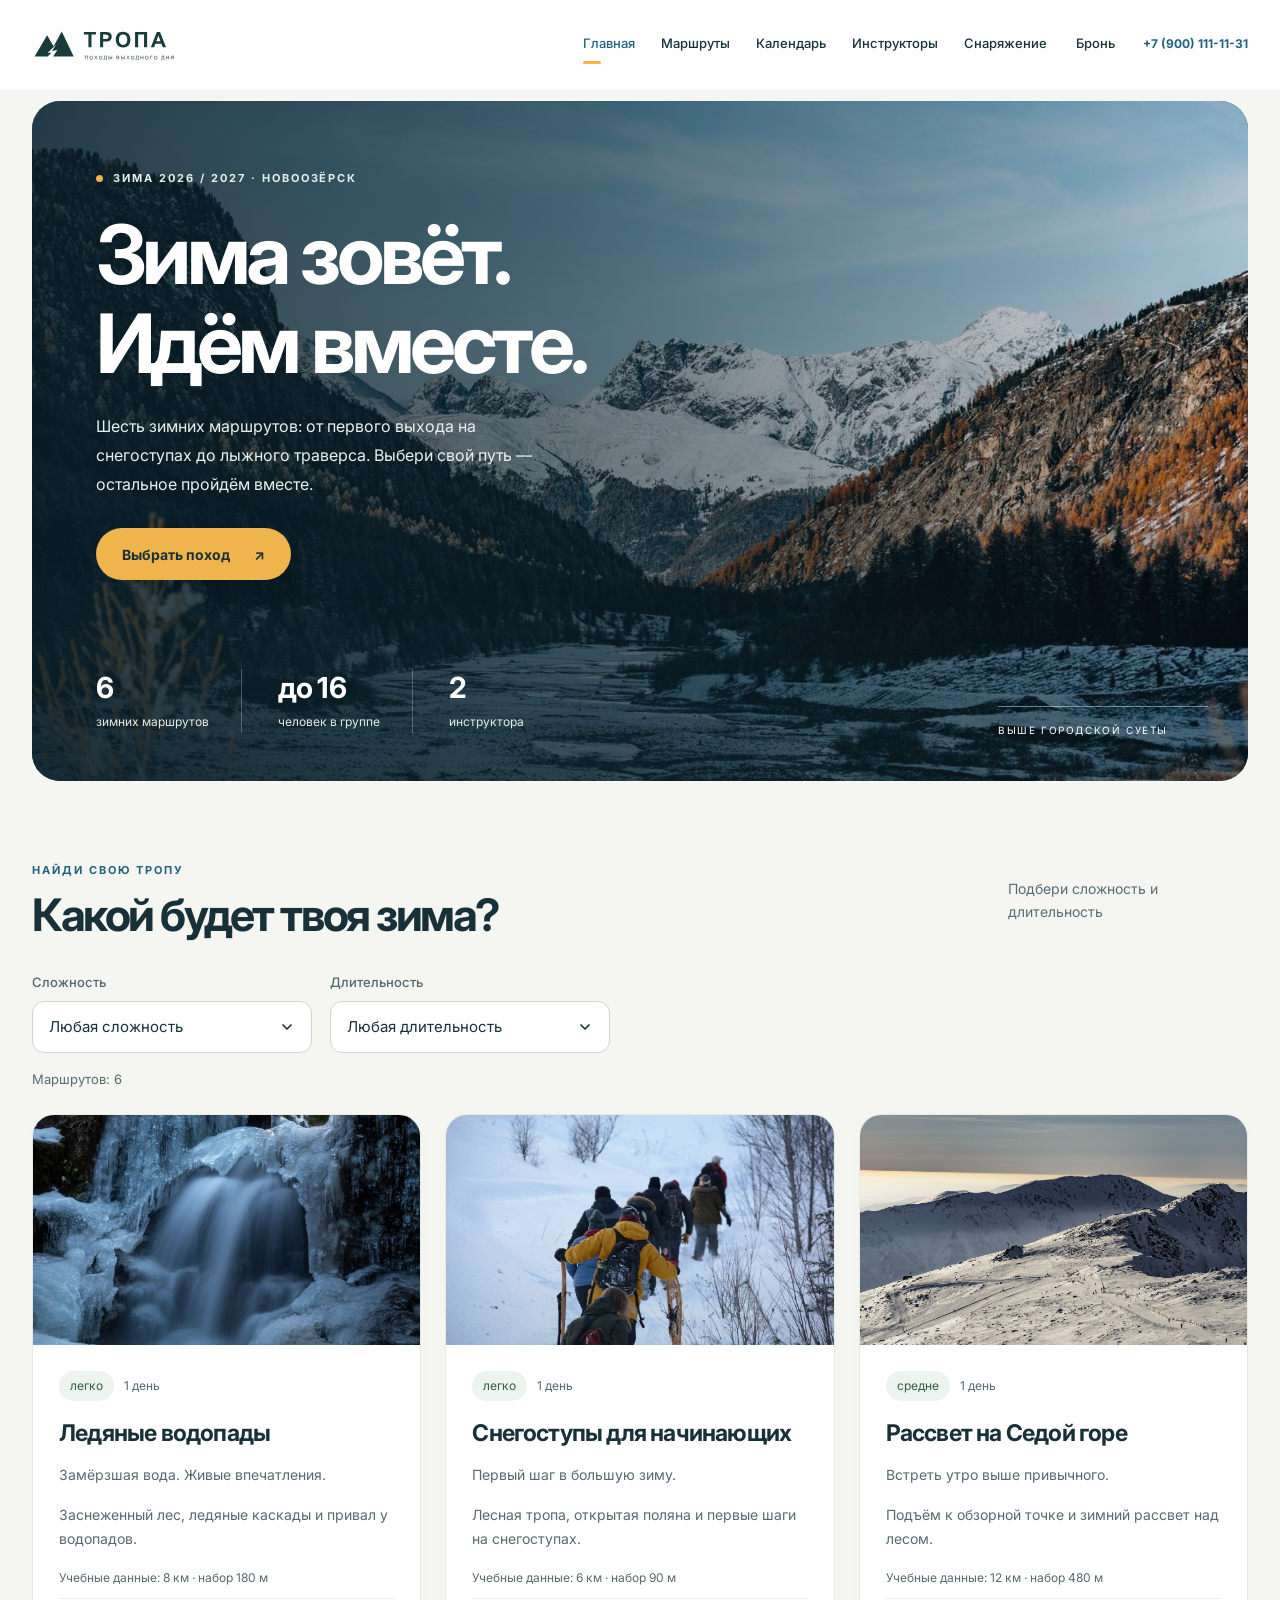
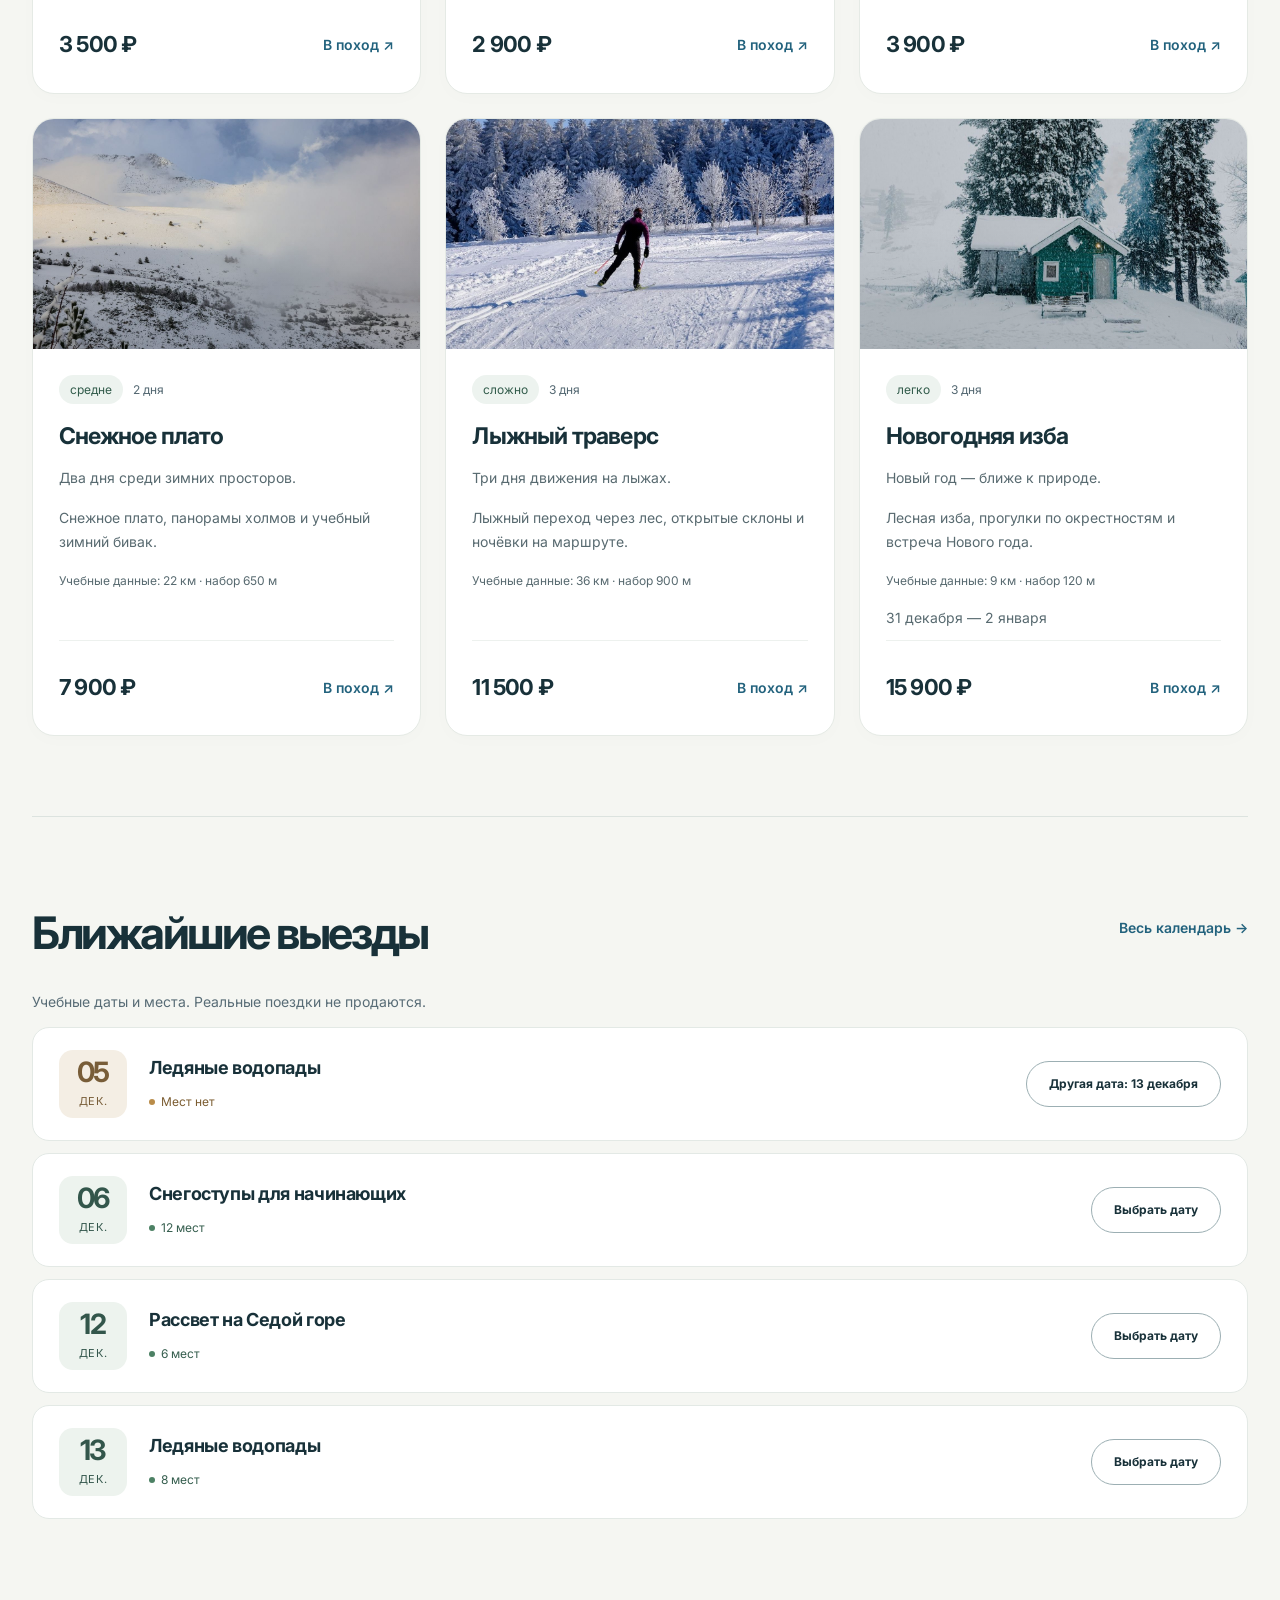
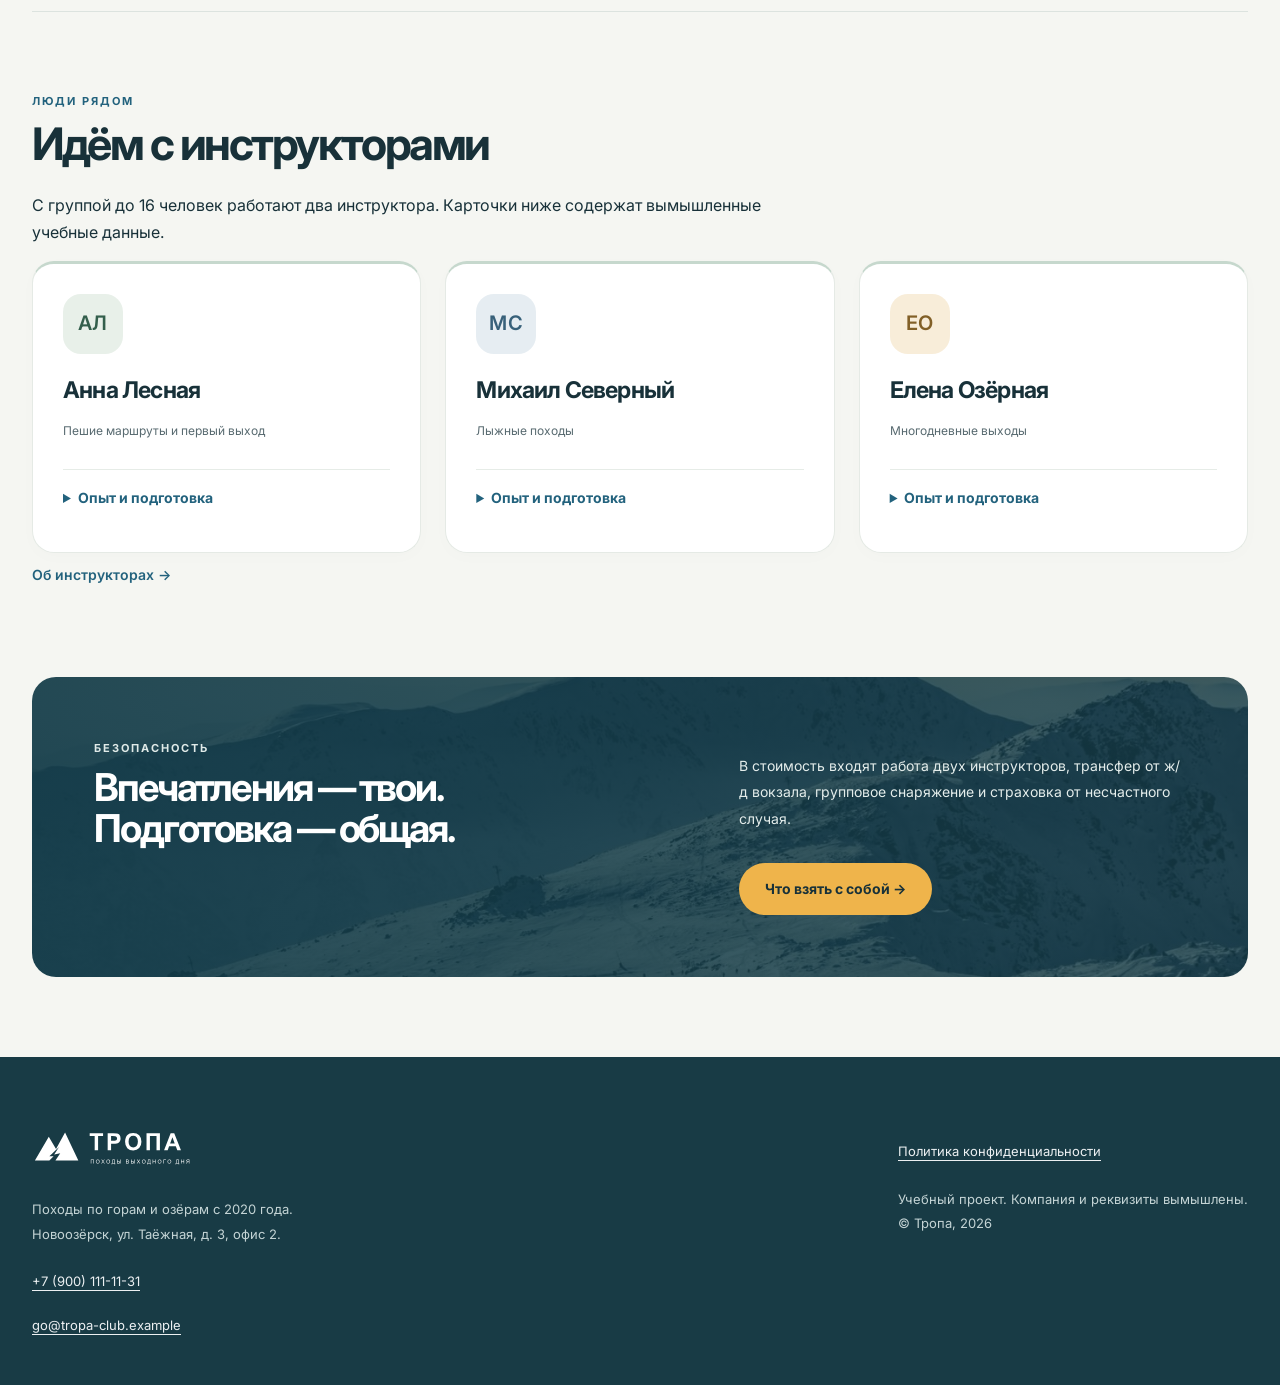
==== commit 1f8403dc: "fix: inset select chevrons from field borders" ====
--- a/index.html
+++ b/index.html
@@ -6,4 +6,4 @@
 gtag('js', new Date());
 gtag('config', 'G-JG7PNX1WWW');
 </script>
-<meta charset="utf-8"><meta name="viewport" content="width=device-width,initial-scale=1"><title>Зимние походы — Турклуб Тропа</title><meta name="description" content="Зимние походы турклуба Тропа: шесть маршрутов, календарь выездов и аренда снаряжения."><meta property="og:title" content="Зимние походы — Тропа"><meta property="og:description" content="Зимние походы турклуба Тропа: шесть маршрутов, календарь выездов и аренда снаряжения."><meta property="og:image" content="/img/og.jpg"><link rel="icon" href="img/favicon.svg" type="image/svg+xml"><link rel="preload" as="image" href="img/travel/alpine.jpg"><link rel="stylesheet" href="css/style.css?v=20261029f"><script src="js/config.js"></script><script src="js/analytics.js" defer></script><script src="js/data.js" defer></script><script src="js/site.js?v=20261029f" defer></script></head><body class="page-index"><a class="skip-link" href="#main-content">Перейти к содержимому</a><header><div class="wrap header"><a class="logo" href="index.html"><img src="img/brand/tropa-logo.svg" alt="ТРОПА — походы выходного дня" width="180" height="54"></a><button class="menu" aria-controls="main-nav" aria-expanded="false">Меню</button><nav class="nav" id="main-nav" aria-label="Основное меню"><a href="index.html" aria-current="page">Главная</a><a href="trips.html">Маршруты</a><a href="calendar.html">Календарь</a><a href="guides.html">Инструкторы</a><a href="gear.html">Снаряжение</a><a href="contacts.html">Бронь</a><a class="nav-phone" href="tel:+79001111131" data-event="contact_click" data-contact-type="phone">+7 (900) 111-11-31</a></nav></div></header><main class="wrap" id="main-content" tabindex="-1"><section class="hero"><div class="hero-copy"><div class="eyebrow">Зима 2026 / 2027 · Новоозёрск</div><h1>Зима зовёт.<br>Идём вместе.</h1><p>Шесть зимних маршрутов: от первого выхода на снегоступах до лыжного траверса. Выбери свой путь — остальное пройдём вместе.</p><a class="btn" href="trips.html" data-event="cta_click" data-button-name="hero_trips" data-page-section="hero">Выбрать поход <span>↗</span></a><div class="hero-info"><div><b>6</b><span>зимних маршрутов</span></div><div><b>до 16</b><span>человек в группе</span></div><div><b>2</b><span>инструктора</span></div></div></div><div class="hero-art" role="img" aria-label="Заснеженные вершины гор"><div class="art-label">ВЫШЕ ГОРОДСКОЙ СУЕТЫ</div></div></section><section class="section"><div class="section-head"><div><div class="eyebrow">Найди свою тропу</div><h2>Какой будет твоя зима?</h2></div><span class="muted">Подбери сложность и длительность</span></div><div class="filters"><label>Сложность<select id="difficulty"><option value="">Любая сложность</option><option value="легко">легко</option><option value="средне">средне</option><option value="сложно">сложно</option></select></label><label>Длительность<select id="duration"><option value="">Любая длительность</option><option value="1">1 день</option><option value="2">2 дня</option><option value="3">3 дня</option></select></label></div><p id="result-count" aria-live="polite"></p><div class="grid" id="trip-grid"></div></section><section class="section"><div class="section-head"><h2>Ближайшие выезды</h2><a href="calendar.html" class="text-link">Весь календарь →</a></div><div data-departures data-limit="4"></div></section><section class="section"><div class="eyebrow">Люди рядом</div><h2>Идём с инструкторами</h2><p>С группой до 16 человек работают два инструктора. Карточки ниже содержат вымышленные учебные данные.</p><div class="grid" data-guides data-summary="true"></div><a href="guides.html" class="text-link">Об инструкторах →</a></section><section class="band"><div><div class="eyebrow" style="color:inherit">Безопасность</div><h2>Впечатления — твои.<br>Подготовка — общая.</h2></div><div><p>В стоимость входят работа двух инструкторов, трансфер от ж/д вокзала, групповое снаряжение и страховка от несчастного случая.</p><a href="gear.html" class="btn">Что взять с собой →</a></div></section></main><footer><div class="wrap"><div><a class="logo" href="index.html" style="color:inherit"><img src="img/brand/tropa-logo-light.svg" alt="ТРОПА — походы выходного дня" width="180" height="54"></a><p>Походы по горам и озёрам с 2020 года.<br>Новоозёрск, ул. Таёжная, д. 3, офис 2.</p><a href="tel:+79001111131" data-event="contact_click" data-contact-type="phone">+7 (900) 111-11-31</a><br><a href="mailto:go@tropa-club.example" data-event="contact_click" data-contact-type="email">go@tropa-club.example</a></div><div><div class="footer-links" data-social-links></div><p><a href="privacy.html">Политика конфиденциальности</a></p><p>Учебный проект. Компания и реквизиты вымышлены.<br>© Тропа, 2026</p></div></div></footer></body></html>+<meta charset="utf-8"><meta name="viewport" content="width=device-width,initial-scale=1"><title>Зимние походы — Турклуб Тропа</title><meta name="description" content="Зимние походы турклуба Тропа: шесть маршрутов, календарь выездов и аренда снаряжения."><meta property="og:title" content="Зимние походы — Тропа"><meta property="og:description" content="Зимние походы турклуба Тропа: шесть маршрутов, календарь выездов и аренда снаряжения."><meta property="og:image" content="/img/og.jpg"><link rel="icon" href="img/favicon.svg" type="image/svg+xml"><link rel="preload" as="image" href="img/travel/alpine.jpg"><link rel="stylesheet" href="css/style.css?v=20261029g"><script src="js/config.js"></script><script src="js/analytics.js" defer></script><script src="js/data.js" defer></script><script src="js/site.js?v=20261029f" defer></script></head><body class="page-index"><a class="skip-link" href="#main-content">Перейти к содержимому</a><header><div class="wrap header"><a class="logo" href="index.html"><img src="img/brand/tropa-logo.svg" alt="ТРОПА — походы выходного дня" width="180" height="54"></a><button class="menu" aria-controls="main-nav" aria-expanded="false">Меню</button><nav class="nav" id="main-nav" aria-label="Основное меню"><a href="index.html" aria-current="page">Главная</a><a href="trips.html">Маршруты</a><a href="calendar.html">Календарь</a><a href="guides.html">Инструкторы</a><a href="gear.html">Снаряжение</a><a href="contacts.html">Бронь</a><a class="nav-phone" href="tel:+79001111131" data-event="contact_click" data-contact-type="phone">+7 (900) 111-11-31</a></nav></div></header><main class="wrap" id="main-content" tabindex="-1"><section class="hero"><div class="hero-copy"><div class="eyebrow">Зима 2026 / 2027 · Новоозёрск</div><h1>Зима зовёт.<br>Идём вместе.</h1><p>Шесть зимних маршрутов: от первого выхода на снегоступах до лыжного траверса. Выбери свой путь — остальное пройдём вместе.</p><a class="btn" href="trips.html" data-event="cta_click" data-button-name="hero_trips" data-page-section="hero">Выбрать поход <span>↗</span></a><div class="hero-info"><div><b>6</b><span>зимних маршрутов</span></div><div><b>до 16</b><span>человек в группе</span></div><div><b>2</b><span>инструктора</span></div></div></div><div class="hero-art" role="img" aria-label="Заснеженные вершины гор"><div class="art-label">ВЫШЕ ГОРОДСКОЙ СУЕТЫ</div></div></section><section class="section"><div class="section-head"><div><div class="eyebrow">Найди свою тропу</div><h2>Какой будет твоя зима?</h2></div><span class="muted">Подбери сложность и длительность</span></div><div class="filters"><label>Сложность<select id="difficulty"><option value="">Любая сложность</option><option value="легко">легко</option><option value="средне">средне</option><option value="сложно">сложно</option></select></label><label>Длительность<select id="duration"><option value="">Любая длительность</option><option value="1">1 день</option><option value="2">2 дня</option><option value="3">3 дня</option></select></label></div><p id="result-count" aria-live="polite"></p><div class="grid" id="trip-grid"></div></section><section class="section"><div class="section-head"><h2>Ближайшие выезды</h2><a href="calendar.html" class="text-link">Весь календарь →</a></div><div data-departures data-limit="4"></div></section><section class="section"><div class="eyebrow">Люди рядом</div><h2>Идём с инструкторами</h2><p>С группой до 16 человек работают два инструктора. Карточки ниже содержат вымышленные учебные данные.</p><div class="grid" data-guides data-summary="true"></div><a href="guides.html" class="text-link">Об инструкторах →</a></section><section class="band"><div><div class="eyebrow" style="color:inherit">Безопасность</div><h2>Впечатления — твои.<br>Подготовка — общая.</h2></div><div><p>В стоимость входят работа двух инструкторов, трансфер от ж/д вокзала, групповое снаряжение и страховка от несчастного случая.</p><a href="gear.html" class="btn">Что взять с собой →</a></div></section></main><footer><div class="wrap"><div><a class="logo" href="index.html" style="color:inherit"><img src="img/brand/tropa-logo-light.svg" alt="ТРОПА — походы выходного дня" width="180" height="54"></a><p>Походы по горам и озёрам с 2020 года.<br>Новоозёрск, ул. Таёжная, д. 3, офис 2.</p><a href="tel:+79001111131" data-event="contact_click" data-contact-type="phone">+7 (900) 111-11-31</a><br><a href="mailto:go@tropa-club.example" data-event="contact_click" data-contact-type="email">go@tropa-club.example</a></div><div><div class="footer-links" data-social-links></div><p><a href="privacy.html">Политика конфиденциальности</a></p><p>Учебный проект. Компания и реквизиты вымышлены.<br>© Тропа, 2026</p></div></div></footer></body></html>
--- a/css/style.css
+++ b/css/style.css
@@ -86,3 +86,8 @@
 .filters select:hover{border-color:#90aba0}.filters select:focus-visible{border-color:#22627d;outline:2px solid #22627d;outline-offset:3px}
 #result-count{margin:16px 0 24px;font-size:13px;color:#586a70}
 @media(max-width:700px){.filters{grid-template-columns:1fr;gap:16px;margin-top:24px}.filters select{font-size:16px}.filters label{font-size:14px}}
+
+/* Consistent inset for select arrows across browsers. */
+select{appearance:none;-webkit-appearance:none;background-image:url("data:image/svg+xml,%3Csvg xmlns='http://www.w3.org/2000/svg' width='16' height='16' viewBox='0 0 16 16' fill='none'%3E%3Cpath d='m4 6 4 4 4-4' stroke='%23183139' stroke-width='1.7' stroke-linecap='round' stroke-linejoin='round'/%3E%3C/svg%3E");background-repeat:no-repeat;background-position:right 16px center;background-size:16px;padding-right:48px}
+.filters select{padding-right:48px;background-image:url("data:image/svg+xml,%3Csvg xmlns='http://www.w3.org/2000/svg' width='16' height='16' viewBox='0 0 16 16' fill='none'%3E%3Cpath d='m4 6 4 4 4-4' stroke='%23183139' stroke-width='1.7' stroke-linecap='round' stroke-linejoin='round'/%3E%3C/svg%3E");background-repeat:no-repeat;background-position:right 16px center;background-size:16px}
+@media(forced-colors:active){select,.filters select{appearance:auto;-webkit-appearance:auto;background-image:none}}
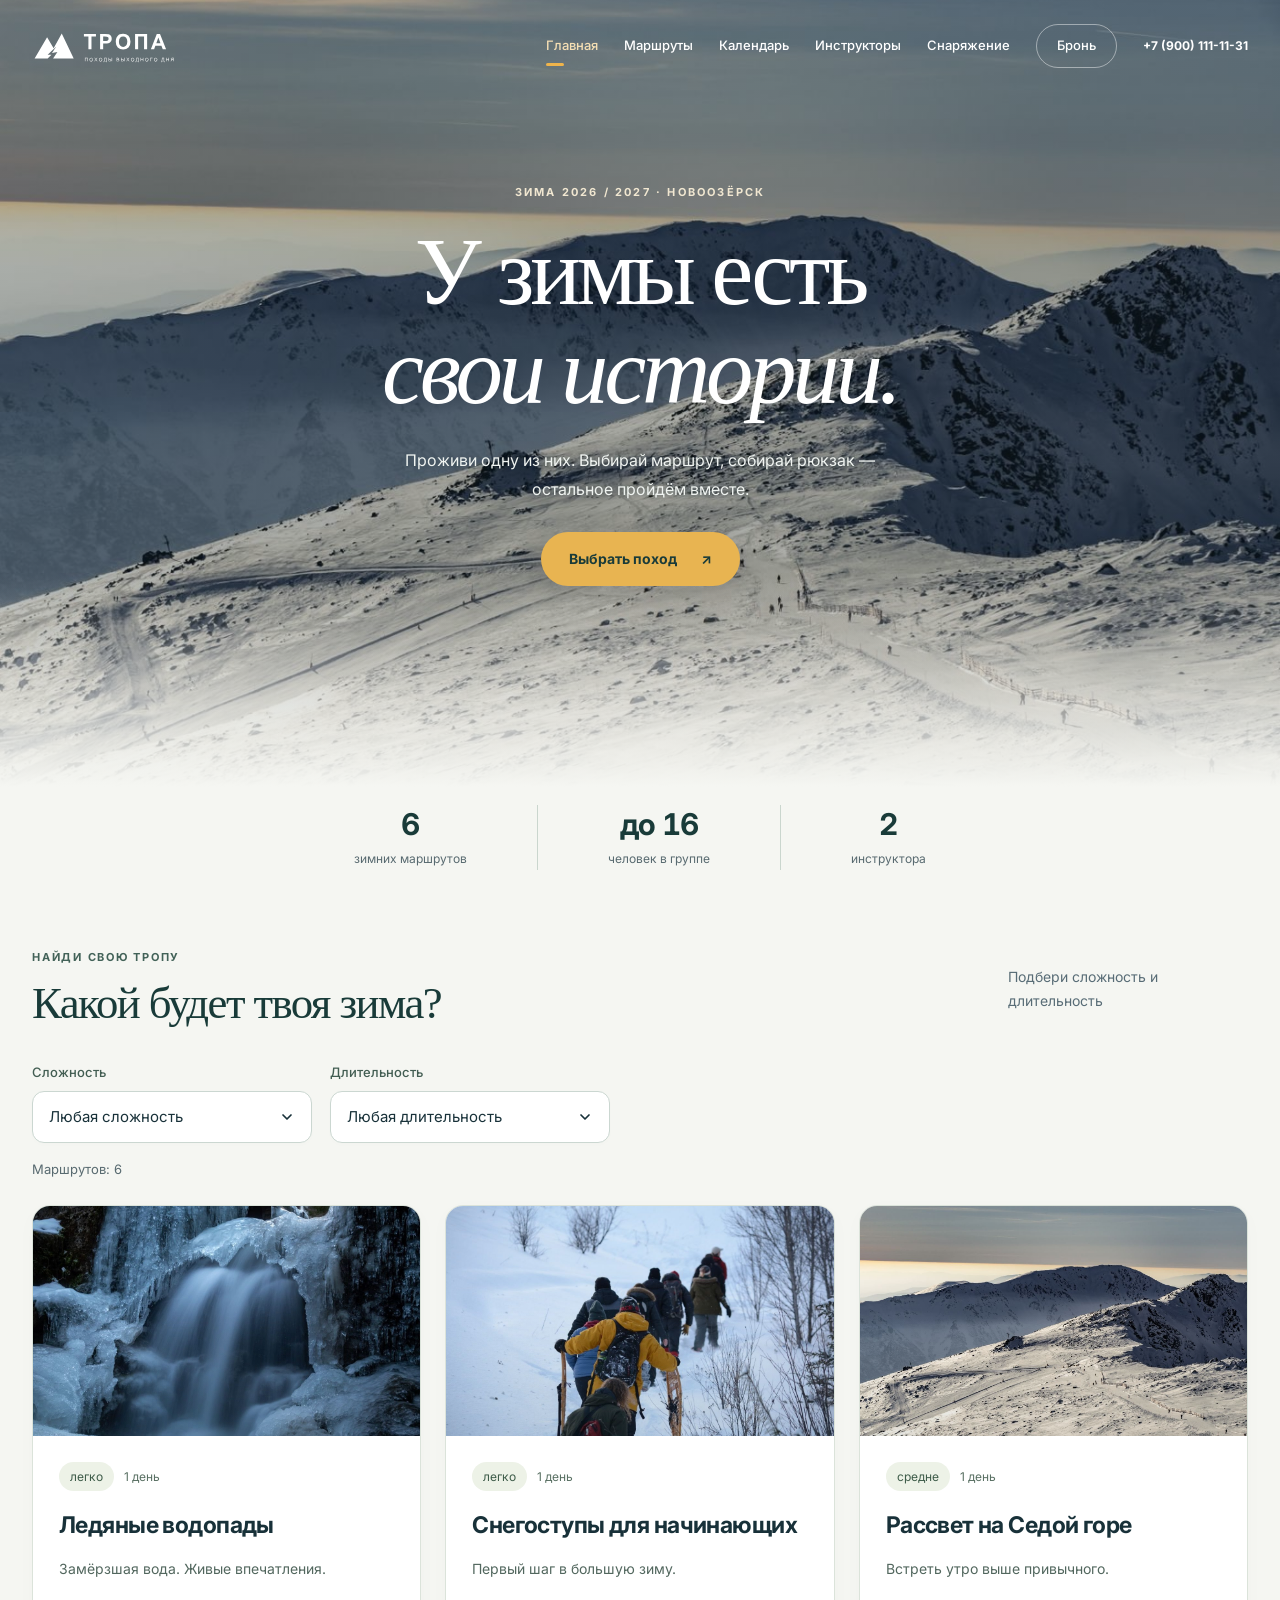
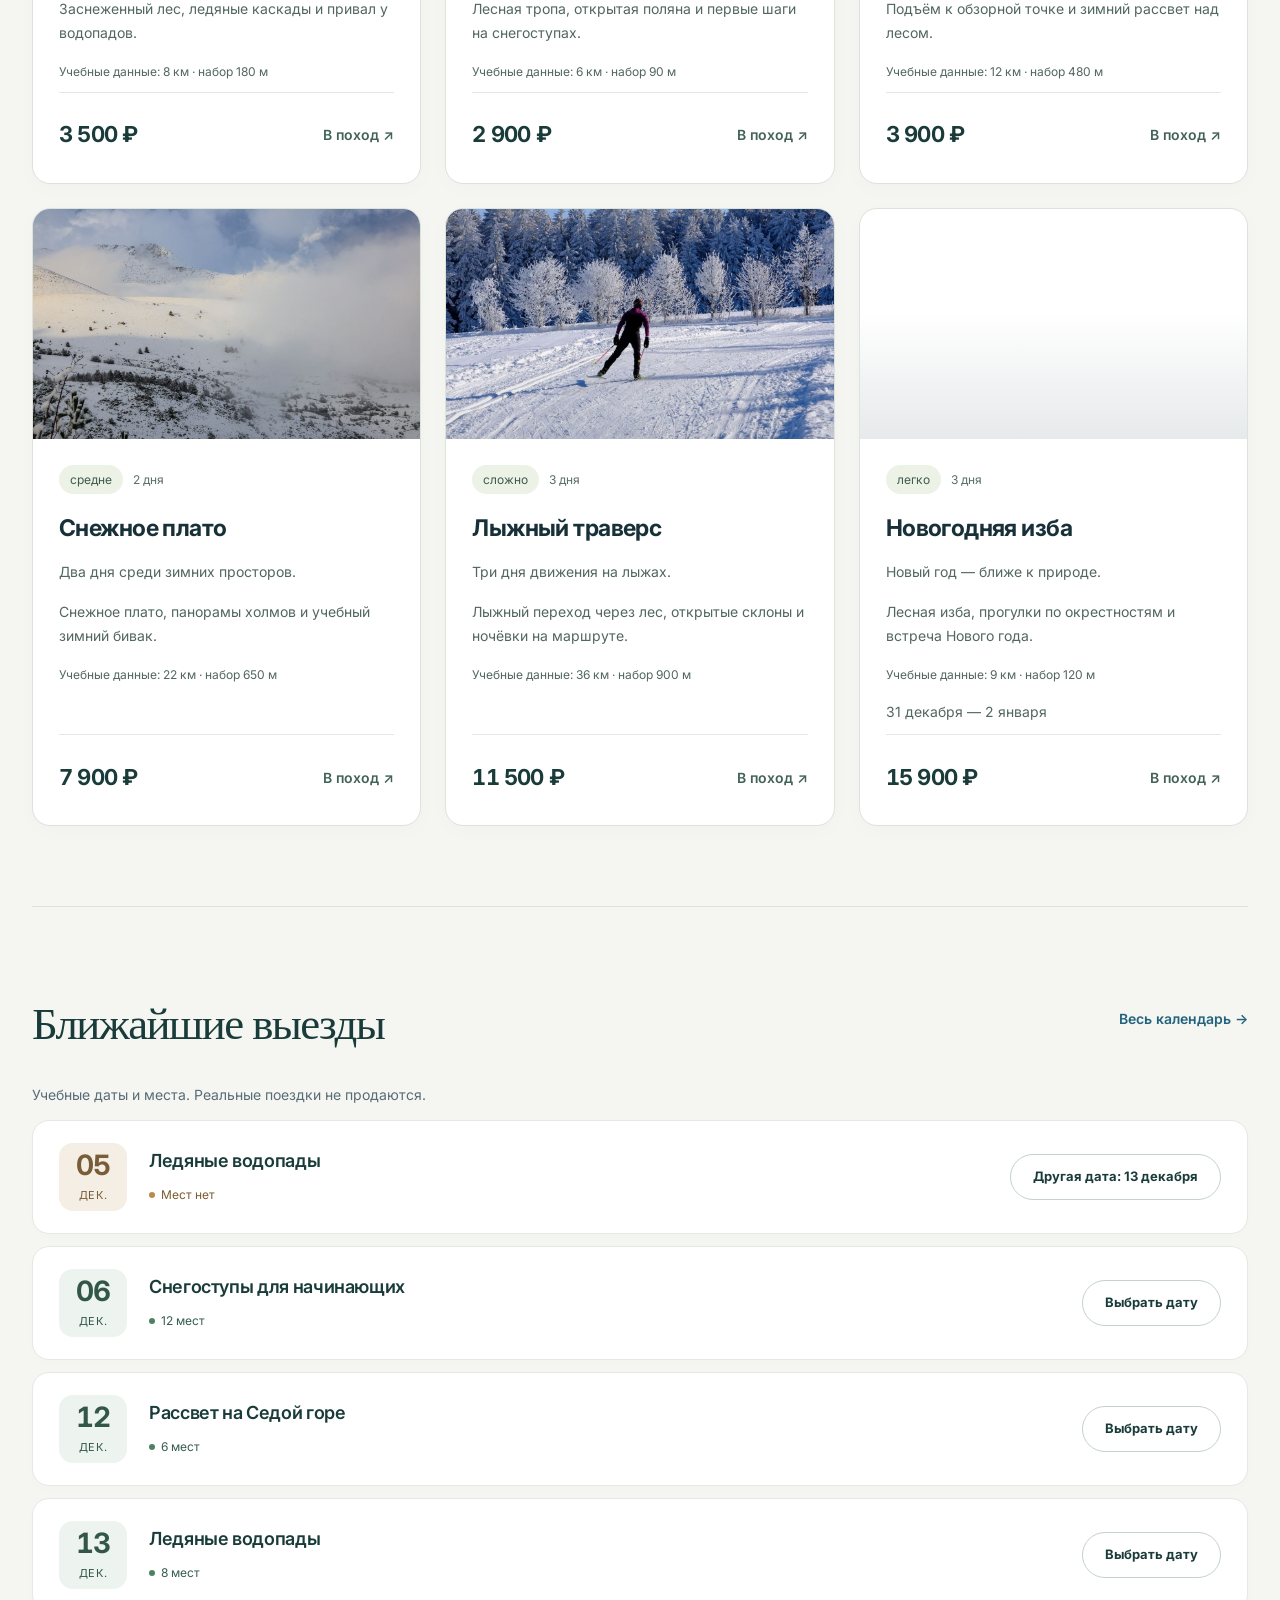
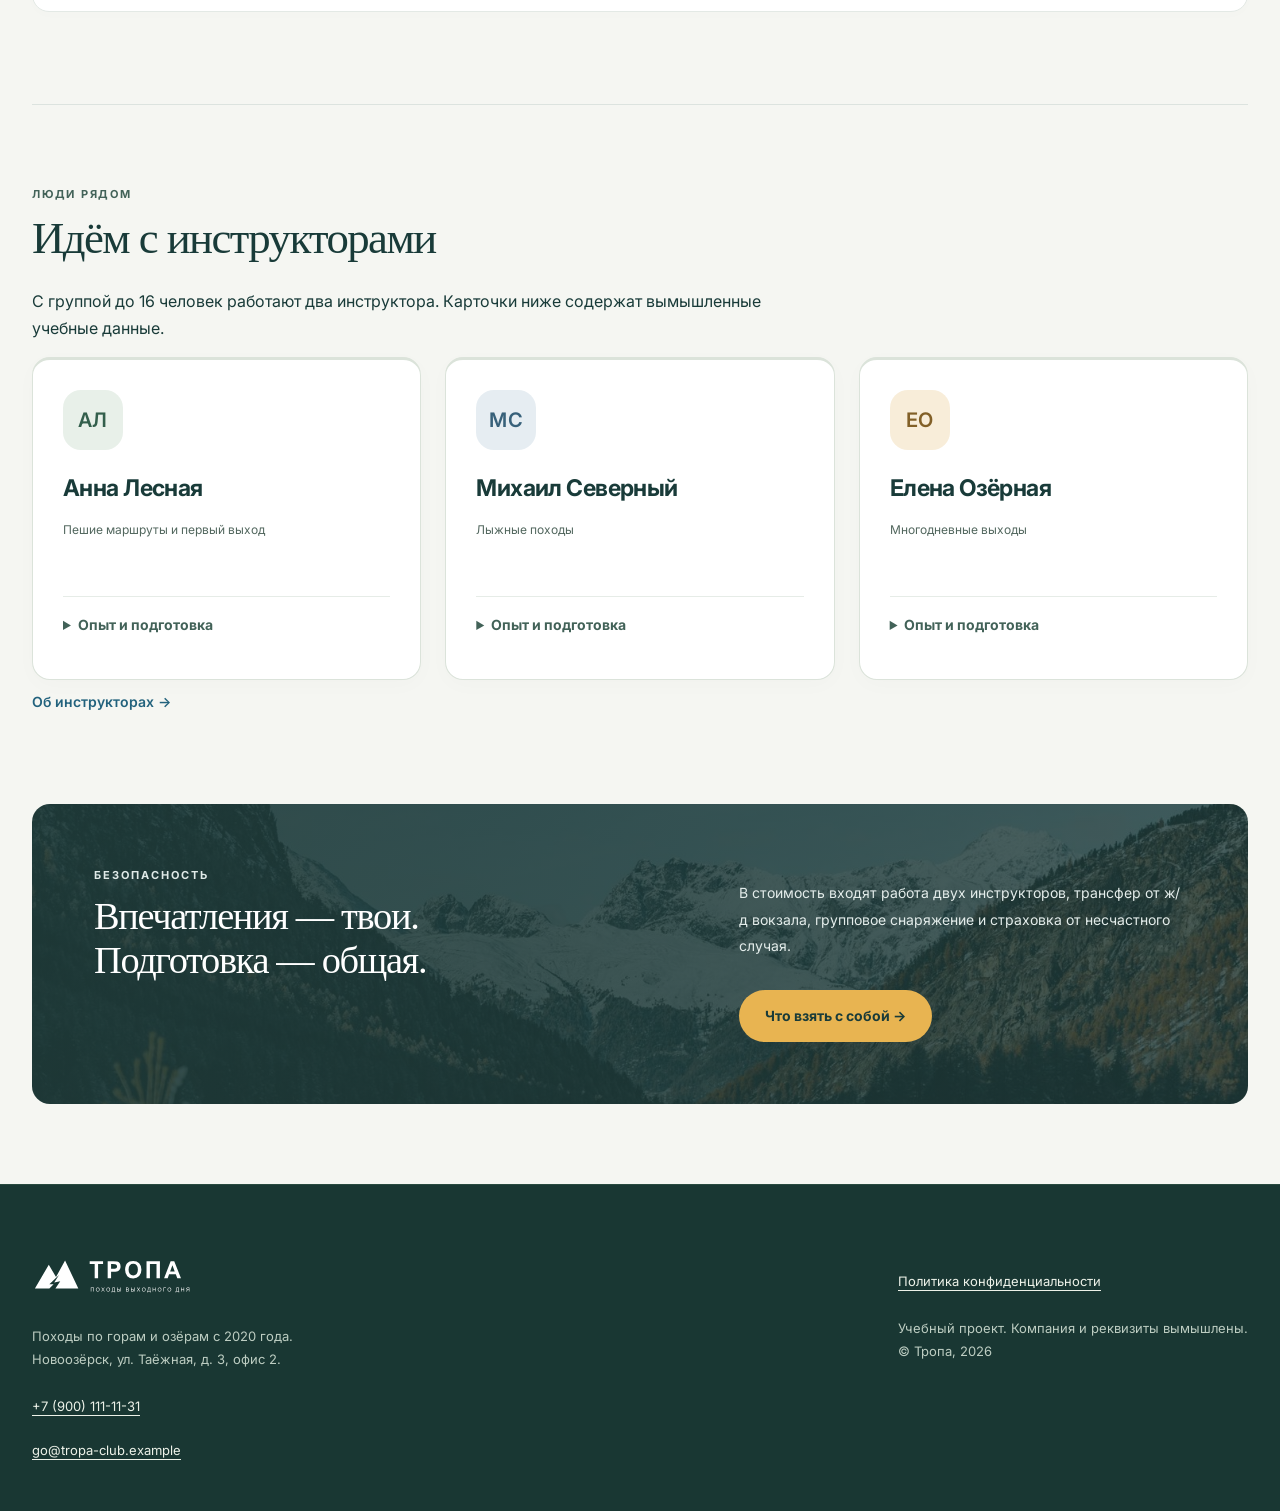
==== commit 43c5ce11: "design: publish approved full-width editorial design across all pages" ====
--- a/index.html
+++ b/index.html
@@ -6,4 +6,4 @@
 gtag('js', new Date());
 gtag('config', 'G-JG7PNX1WWW');
 </script>
-<meta charset="utf-8"><meta name="viewport" content="width=device-width,initial-scale=1"><title>Зимние походы — Турклуб Тропа</title><meta name="description" content="Зимние походы турклуба Тропа: шесть маршрутов, календарь выездов и аренда снаряжения."><meta property="og:title" content="Зимние походы — Тропа"><meta property="og:description" content="Зимние походы турклуба Тропа: шесть маршрутов, календарь выездов и аренда снаряжения."><meta property="og:image" content="/img/og.jpg"><link rel="icon" href="img/favicon.svg" type="image/svg+xml"><link rel="preload" as="image" href="img/travel/alpine.jpg"><link rel="stylesheet" href="css/style.css?v=20261029g"><script src="js/config.js"></script><script src="js/analytics.js" defer></script><script src="js/data.js" defer></script><script src="js/site.js?v=20261029f" defer></script></head><body class="page-index"><a class="skip-link" href="#main-content">Перейти к содержимому</a><header><div class="wrap header"><a class="logo" href="index.html"><img src="img/brand/tropa-logo.svg" alt="ТРОПА — походы выходного дня" width="180" height="54"></a><button class="menu" aria-controls="main-nav" aria-expanded="false">Меню</button><nav class="nav" id="main-nav" aria-label="Основное меню"><a href="index.html" aria-current="page">Главная</a><a href="trips.html">Маршруты</a><a href="calendar.html">Календарь</a><a href="guides.html">Инструкторы</a><a href="gear.html">Снаряжение</a><a href="contacts.html">Бронь</a><a class="nav-phone" href="tel:+79001111131" data-event="contact_click" data-contact-type="phone">+7 (900) 111-11-31</a></nav></div></header><main class="wrap" id="main-content" tabindex="-1"><section class="hero"><div class="hero-copy"><div class="eyebrow">Зима 2026 / 2027 · Новоозёрск</div><h1>Зима зовёт.<br>Идём вместе.</h1><p>Шесть зимних маршрутов: от первого выхода на снегоступах до лыжного траверса. Выбери свой путь — остальное пройдём вместе.</p><a class="btn" href="trips.html" data-event="cta_click" data-button-name="hero_trips" data-page-section="hero">Выбрать поход <span>↗</span></a><div class="hero-info"><div><b>6</b><span>зимних маршрутов</span></div><div><b>до 16</b><span>человек в группе</span></div><div><b>2</b><span>инструктора</span></div></div></div><div class="hero-art" role="img" aria-label="Заснеженные вершины гор"><div class="art-label">ВЫШЕ ГОРОДСКОЙ СУЕТЫ</div></div></section><section class="section"><div class="section-head"><div><div class="eyebrow">Найди свою тропу</div><h2>Какой будет твоя зима?</h2></div><span class="muted">Подбери сложность и длительность</span></div><div class="filters"><label>Сложность<select id="difficulty"><option value="">Любая сложность</option><option value="легко">легко</option><option value="средне">средне</option><option value="сложно">сложно</option></select></label><label>Длительность<select id="duration"><option value="">Любая длительность</option><option value="1">1 день</option><option value="2">2 дня</option><option value="3">3 дня</option></select></label></div><p id="result-count" aria-live="polite"></p><div class="grid" id="trip-grid"></div></section><section class="section"><div class="section-head"><h2>Ближайшие выезды</h2><a href="calendar.html" class="text-link">Весь календарь →</a></div><div data-departures data-limit="4"></div></section><section class="section"><div class="eyebrow">Люди рядом</div><h2>Идём с инструкторами</h2><p>С группой до 16 человек работают два инструктора. Карточки ниже содержат вымышленные учебные данные.</p><div class="grid" data-guides data-summary="true"></div><a href="guides.html" class="text-link">Об инструкторах →</a></section><section class="band"><div><div class="eyebrow" style="color:inherit">Безопасность</div><h2>Впечатления — твои.<br>Подготовка — общая.</h2></div><div><p>В стоимость входят работа двух инструкторов, трансфер от ж/д вокзала, групповое снаряжение и страховка от несчастного случая.</p><a href="gear.html" class="btn">Что взять с собой →</a></div></section></main><footer><div class="wrap"><div><a class="logo" href="index.html" style="color:inherit"><img src="img/brand/tropa-logo-light.svg" alt="ТРОПА — походы выходного дня" width="180" height="54"></a><p>Походы по горам и озёрам с 2020 года.<br>Новоозёрск, ул. Таёжная, д. 3, офис 2.</p><a href="tel:+79001111131" data-event="contact_click" data-contact-type="phone">+7 (900) 111-11-31</a><br><a href="mailto:go@tropa-club.example" data-event="contact_click" data-contact-type="email">go@tropa-club.example</a></div><div><div class="footer-links" data-social-links></div><p><a href="privacy.html">Политика конфиденциальности</a></p><p>Учебный проект. Компания и реквизиты вымышлены.<br>© Тропа, 2026</p></div></div></footer></body></html>+<meta charset="utf-8"><meta name="viewport" content="width=device-width,initial-scale=1"><title>Зимние походы — Турклуб Тропа</title><meta name="description" content="Зимние походы турклуба Тропа: шесть маршрутов, календарь выездов и аренда снаряжения."><meta property="og:title" content="Зимние походы — Тропа"><meta property="og:description" content="Зимние походы турклуба Тропа: шесть маршрутов, календарь выездов и аренда снаряжения."><meta property="og:image" content="/img/og.jpg"><link rel="icon" href="img/favicon.svg" type="image/svg+xml"><link rel="preload" as="image" href="img/travel/sunrise.jpg"><link rel="stylesheet" href="css/style.css?v=design20261029"><script src="js/config.js"></script><script src="js/analytics.js" defer></script><script src="js/data.js" defer></script><script src="js/site.js?v=design20261029" defer></script><link rel="stylesheet" href="css/hybrid.css?v=design20261029"><link rel="stylesheet" href="css/refinements.css?v=design20261029"></head><body class="page-index"><a class="skip-link" href="#main-content">Перейти к содержимому</a><header><div class="wrap header"><a class="logo" href="index.html" aria-label="Тропа — главная"><img class="brand-on-dark" src="img/brand/tropa-logo-light.svg" alt="Тропа" width="180" height="54"><img class="brand-on-light" src="img/brand/tropa-logo.svg" alt="" aria-hidden="true" width="180" height="54"></a><button class="menu" aria-controls="main-nav" aria-expanded="false">Меню</button><nav class="nav" id="main-nav" aria-label="Основное меню"><a href="index.html" aria-current="page">Главная</a><a href="trips.html">Маршруты</a><a href="calendar.html">Календарь</a><a href="guides.html">Инструкторы</a><a href="gear.html">Снаряжение</a><a href="contacts.html">Бронь</a><a class="nav-phone" href="tel:+79001111131" data-event="contact_click" data-contact-type="phone">+7 (900) 111-11-31</a></nav></div></header><main class="wrap" id="main-content" tabindex="-1"><div class="hero-screen"><section class="hero"><div class="hero-copy"><div class="eyebrow">Зима 2026 / 2027 · Новоозёрск</div><h1>У зимы есть<br><em>свои истории.</em></h1><p>Проживи одну из них. Выбирай маршрут, собирай рюкзак — остальное пройдём вместе.</p><a class="btn" href="trips.html" data-event="cta_click" data-button-name="hero_trips" data-page-section="hero">Выбрать поход <span>↗</span></a></div><div class="hero-art" role="img" aria-label="Заснеженные вершины гор"></div></section><div class="hero-facts"><div class="hero-info"><div><b>6</b><span>зимних маршрутов</span></div><div><b>до 16</b><span>человек в группе</span></div><div><b>2</b><span>инструктора</span></div></div></div></div><section class="section"><div class="section-head"><div><div class="eyebrow">Найди свою тропу</div><h2>Какой будет твоя зима?</h2></div><span class="muted">Подбери сложность и длительность</span></div><div class="filters"><label>Сложность<select id="difficulty"><option value="">Любая сложность</option><option value="легко">легко</option><option value="средне">средне</option><option value="сложно">сложно</option></select></label><label>Длительность<select id="duration"><option value="">Любая длительность</option><option value="1">1 день</option><option value="2">2 дня</option><option value="3">3 дня</option></select></label></div><p id="result-count" aria-live="polite"></p><div class="grid" id="trip-grid"></div></section><section class="section"><div class="section-head"><h2>Ближайшие выезды</h2><a href="calendar.html" class="text-link">Весь календарь →</a></div><div data-departures data-limit="4"></div></section><section class="section"><div class="eyebrow">Люди рядом</div><h2>Идём с инструкторами</h2><p>С группой до 16 человек работают два инструктора. Карточки ниже содержат вымышленные учебные данные.</p><div class="grid" data-guides data-summary="true"></div><a href="guides.html" class="text-link">Об инструкторах →</a></section><section class="band"><div><div class="eyebrow" style="color:inherit">Безопасность</div><h2>Впечатления — твои.<br>Подготовка — общая.</h2></div><div><p>В стоимость входят работа двух инструкторов, трансфер от ж/д вокзала, групповое снаряжение и страховка от несчастного случая.</p><a href="gear.html" class="btn">Что взять с собой →</a></div></section></main><footer><div class="wrap"><div><a class="logo" href="index.html" style="color:inherit"><img src="img/brand/tropa-logo-light.svg" alt="ТРОПА — походы выходного дня" width="180" height="54"></a><p>Походы по горам и озёрам с 2020 года.<br>Новоозёрск, ул. Таёжная, д. 3, офис 2.</p><a href="tel:+79001111131" data-event="contact_click" data-contact-type="phone">+7 (900) 111-11-31</a><br><a href="mailto:go@tropa-club.example" data-event="contact_click" data-contact-type="email">go@tropa-club.example</a></div><div><div class="footer-links" data-social-links></div><p><a href="privacy.html">Политика конфиденциальности</a></p><p>Учебный проект. Компания и реквизиты вымышлены.<br>© Тропа, 2026</p></div></div></footer></body></html>
--- a/css/style.css
+++ b/css/style.css
@@ -91,3 +91,12 @@
 select{appearance:none;-webkit-appearance:none;background-image:url("data:image/svg+xml,%3Csvg xmlns='http://www.w3.org/2000/svg' width='16' height='16' viewBox='0 0 16 16' fill='none'%3E%3Cpath d='m4 6 4 4 4-4' stroke='%23183139' stroke-width='1.7' stroke-linecap='round' stroke-linejoin='round'/%3E%3C/svg%3E");background-repeat:no-repeat;background-position:right 16px center;background-size:16px;padding-right:48px}
 .filters select{padding-right:48px;background-image:url("data:image/svg+xml,%3Csvg xmlns='http://www.w3.org/2000/svg' width='16' height='16' viewBox='0 0 16 16' fill='none'%3E%3Cpath d='m4 6 4 4 4-4' stroke='%23183139' stroke-width='1.7' stroke-linecap='round' stroke-linejoin='round'/%3E%3C/svg%3E");background-repeat:no-repeat;background-position:right 16px center;background-size:16px}
 @media(forced-colors:active){select,.filters select{appearance:auto;-webkit-appearance:auto;background-image:none}}
+
+.booking-layout .promo-field{grid-column:1/-1;padding:20px;background:#f1f4eb;border:1px solid #d7e0ce;border-radius:14px}
+.promo-entry{display:grid;grid-template-columns:minmax(0,1fr) auto;gap:10px;align-items:start}
+.promo-entry .btn{margin:0;min-height:50px;padding:10px 18px;font-size:13px}
+#promo-feedback{font-size:12px;font-weight:400;line-height:1.65;color:#52675e;margin-top:10px}
+.promo-book{grid-column:1/-1;justify-self:start;margin-top:8px;color:#426258}
+@media(max-width:700px){.booking-layout .promo-field{padding:16px}.promo-entry{grid-template-columns:1fr}.promo-entry .btn{width:100%}}
+
+.promo-field>label{display:block;font-size:13px;font-weight:600;color:#425d52;margin-bottom:9px}
--- a/css/hybrid.css
+++ b/css/hybrid.css
@@ -0,0 +1,96 @@
+
+/* Local concept only: editorial headline within the existing Tropa identity. */
+.page-index main.wrap{max-width:none;width:100%}
+.page-index main>.section,.page-index main>.band{width:min(1320px,calc(100% - 64px));margin-left:auto;margin-right:auto}
+.page-index .hero{margin:0;border-radius:0;min-height:740px;overflow:hidden}
+.page-index .hero-copy{align-self:stretch;padding:100px 24px 170px;align-items:center;text-align:center;justify-content:center}
+.page-index .hero h1{font-family:Georgia,'Times New Roman',serif;font-size:clamp(60px,7.4vw,104px);font-weight:400;letter-spacing:-.045em;line-height:1.04;max-width:1000px;margin:22px 0 26px}
+.page-index .hero h1 em{font-weight:400}
+.page-index .hero-copy>p{max-width:510px;font-size:16px;line-height:1.8;color:#f0f4f1;margin-bottom:28px}
+.page-index .hero-copy>.btn{margin:0;min-height:54px;padding:15px 28px}
+.page-index .hero .eyebrow{font-size:11px;letter-spacing:.2em;color:#f1e7d1}
+.page-index .hero .eyebrow::before{display:none}
+.page-index .hero-art{background-image:url('../img/travel/sunrise.jpg');background-position:center 56%}
+.page-index .hero-art::before{background:linear-gradient(180deg,#172b344d,#172b345e 65%,#172b342e)}
+.page-index .hero::after{content:'';position:absolute;z-index:1;left:0;right:0;bottom:0;height:230px;background:linear-gradient(180deg,rgba(245,246,242,0) 0%,rgba(245,246,242,.18) 24%,rgba(245,246,242,.65) 60%,#f5f6f2 92%,#f5f6f2 100%);pointer-events:none}
+.hero-facts{position:relative;z-index:2;width:min(1000px,calc(100% - 64px));margin:-12px auto 0;padding:0 0 30px}
+.hero-facts .hero-info{justify-content:center;gap:70px;padding:0;margin:0;border:0}
+.hero-facts .hero-info>div{padding-right:70px;border-right:1px solid #cad6ce;text-align:center}
+.hero-facts .hero-info>div:last-child{border:0;padding-right:0}
+.hero-facts .hero-info b{display:block;font-size:30px;line-height:1.3;color:#193b39;letter-spacing:-.03em}
+.hero-facts .hero-info span{font-size:12px;color:#586a70}
+.hero-facts+.section{padding-top:38px}
+@media(max-width:700px){.page-index main>.section,.page-index main>.band{width:calc(100% - 32px)}.page-index .hero{min-height:690px}.page-index .hero-copy{padding:90px 22px 155px}.page-index .hero h1{font-size:56px;line-height:1.05;letter-spacing:-.045em;margin:22px 0}.page-index .hero-copy>p{max-width:330px;font-size:15px;margin-bottom:26px}.page-index .hero .eyebrow{font-size:9px;letter-spacing:.12em}.page-index .hero-art{background-position:50% center}.page-index .hero::after{height:180px}.hero-facts{width:calc(100% - 32px);padding-bottom:16px}.hero-facts .hero-info{gap:16px}.hero-facts .hero-info>div{padding-right:16px;flex:1}.hero-facts .hero-info b{font-size:25px}.hero-facts .hero-info span{font-size:10px;line-height:1.5;display:block}.hero-facts+.section{padding-top:32px}}
+
+/* Transparent navigation over the image; readable glass surface after scrolling. */
+body>header{position:fixed;inset:0 0 auto;z-index:50;background:transparent;border:0;box-shadow:none;backdrop-filter:none;transition:background .25s,box-shadow .25s,color .25s}
+body>header .header{min-height:92px}
+body>header .brand-on-light{display:none}
+body>header .brand-on-dark{display:block}
+body>header .nav a{color:#fff}
+body>header .nav a:not([aria-current])::after{background:#f1d8a2}
+body>header .nav a[aria-current]{background:transparent;color:#f6dfb4}
+body>header .menu{color:#fff;background:#ffffff16;border:1px solid #ffffff50}
+body>header:is(.is-scrolled,:has(.nav.open)){background:rgba(245,246,242,.94);backdrop-filter:blur(18px);box-shadow:0 1px 0 #193b3914,0 8px 30px #193b3908}
+body>header:is(.is-scrolled,:has(.nav.open)) .nav a{color:#193b39}
+body>header:is(.is-scrolled,:has(.nav.open)) .nav a[aria-current]{color:#22627d}
+body>header:is(.is-scrolled,:has(.nav.open)) .nav a:not([aria-current])::after{background:#22627d}
+body>header:is(.is-scrolled,:has(.nav.open)) .brand-on-dark{display:none}
+body>header:is(.is-scrolled,:has(.nav.open)) .brand-on-light{display:block}
+body>header:is(.is-scrolled,:has(.nav.open)) .menu{background:#e9efe9;border-color:transparent;color:#193b39}
+body>header .menu[aria-expanded=true]{background:#193b39!important;color:#fff!important}
+.page-index .hero{min-height:790px}
+.page-index .hero-copy{padding-top:142px;padding-bottom:180px}
+/* Serif accents and softer supporting surfaces connect the rest of the homepage. */
+.page-index .section-head h2,.page-index .band h2{font-family:Georgia,'Times New Roman',serif;font-weight:400;letter-spacing:-.035em}
+.page-index .card{border-radius:16px;box-shadow:0 5px 22px #193b3905}
+.page-index .card h3{letter-spacing:-.025em}
+.page-index .btn{background:#e8b451;color:#193b39}
+.page-index .btn:hover{background:#f1c574}
+.page-index .btn.secondary{background:#fff;border-color:#c4d2ca}
+.page-index .band{background:linear-gradient(100deg,#203c3ae8,#203c3ac9),url('../img/travel/alpine.jpg') center/cover;border-radius:18px}
+@media(max-width:980px){body>header .header{min-height:80px}body>header .nav a:hover{background:#e8eee7}body>header .nav a[aria-current]{background:#edf2eb}body>header .nav.open{border-color:#d8e1d9}}
+@media(max-width:700px){.page-index .hero{min-height:740px}.page-index .hero-copy{padding-top:126px;padding-bottom:165px}.page-index .section-head h2{font-size:35px}.page-index .hero-facts+.section{padding-top:36px}}
+@media(prefers-reduced-motion:reduce){body>header{transition:none}}
+
+/* Shared editorial design for the remaining local pages. */
+body:not(.page-index) main.wrap{width:100%;max-width:none}
+.page-content.wrap{width:min(1250px,calc(100% - 64px));margin:0 auto;padding-top:18px}
+body:not(.page-index) .page-intro{margin:0;border-radius:0;min-height:510px;padding:145px 32px 145px;display:flex;flex-direction:column;align-items:center;justify-content:center;text-align:center;isolation:isolate;background-image:linear-gradient(180deg,#1027308c,#1734388c),var(--intro-photo,url('../img/travel/alpine.jpg'));background-size:cover;background-position:center 52%}
+body:not(.page-index) .page-intro::after{content:'';position:absolute;bottom:0;left:0;right:0;height:155px;background:linear-gradient(180deg,#f5f6f200,#f5f6f2 92%);pointer-events:none;z-index:0}
+body:not(.page-index) .page-intro>*{position:relative;z-index:1}
+body:not(.page-index) .page-intro h1{font-family:Georgia,'Times New Roman',serif;font-weight:400;font-size:clamp(44px,5.5vw,76px);letter-spacing:-.045em;line-height:1.08;max-width:1040px;margin:20px 0 24px}
+body:not(.page-index) .page-intro p{max-width:660px;color:#f0f3ef;font-size:15px;line-height:1.8}
+body:not(.page-index) .page-intro .eyebrow{color:#f3e3c2;font-size:10px;letter-spacing:.18em}
+.page-calendar{--intro-photo:url('../img/travel/winter.jpg')}
+.page-guides{--intro-photo:url('../img/travel/alpine.jpg')}
+.page-gear{--intro-photo:url('../img/travel/snowshoes.jpg')}
+.page-contacts{--intro-photo:url('../img/travel/newyear_hut.jpg')}
+.page-thanks{--intro-photo:url('../img/travel/sunrise.jpg')}
+.page-404{--intro-photo:url('../img/travel/winter.jpg')}
+.page-contacts .page-intro{background-position:center 62%!important}
+.page-gear .page-intro{background-position:center 40%!important}
+body:not(.page-index) h2{font-family:Georgia,'Times New Roman',serif;font-weight:400;letter-spacing:-.035em;line-height:1.18}
+body:not(.page-index) .panel h2,body:not(.page-index) aside h2{font-size:34px}
+body:not(.page-index) .card{border-radius:16px;box-shadow:0 5px 22px #193b3905}
+body:not(.page-index) .panel,body:not(.page-index) .booking-layout>aside{border-radius:18px;border-color:#dce4da;box-shadow:0 6px 30px #193b3904}
+body:not(.page-index) .btn{background:#e8b451;color:#193b39}
+body:not(.page-index) .btn:hover{background:#f1c574}
+body:not(.page-index) .btn.secondary{background:#fff;border-color:#c4d2ca}
+.page-content>.notice:first-child{margin-top:0;margin-bottom:28px}
+body:not(.page-index) .departure{border-radius:15px;border-color:#e2e7de}
+body:not(.page-index) .departure-date{background:#edf1e6;color:#48604d}
+body:not(.page-index) .departure.is-full .departure-date{background:#f4ead7;color:#80643d}
+.rental-summary{background:#eef2e7}
+.promo-panel{background:#f1f3e8;border-color:#bbc9ad!important}
+.page-privacy .page-content{max-width:850px}
+.page-privacy .page-intro h1{font-size:clamp(36px,5vw,68px)!important}
+.page-privacy .prose{max-width:760px;padding-bottom:12px}
+.page-thanks .page-content{max-width:1000px}
+.page-thanks #booking-number{font-family:Georgia,'Times New Roman',serif;font-size:30px;letter-spacing:-.025em}
+.page-thanks.has-booking #booking-number{font-family:ui-monospace,Consolas,monospace;font-size:25px}
+@media(max-width:980px){body:not(.page-index) .page-intro{min-height:490px;padding:136px 30px 140px}.page-content.wrap{width:calc(100% - 48px)}body:not(.page-index) .panel h2{font-size:32px}}
+@media(max-width:700px){.page-content.wrap{width:calc(100% - 32px);padding-top:8px}body:not(.page-index) .page-intro{min-height:450px;padding:118px 24px 130px}body:not(.page-index) .page-intro::after{height:130px}body:not(.page-index) .page-intro h1{font-size:43px;max-width:100%;margin:18px 0 20px;overflow-wrap:normal;hyphens:manual}body:not(.page-index) .page-intro p{font-size:14px}body:not(.page-index) .page-intro .eyebrow{font-size:9px}body:not(.page-index) .panel h2,body:not(.page-index) aside h2{font-size:30px}.page-privacy .page-intro h1{font-size:33px!important}.page-privacy .prose h2{font-size:28px}.page-thanks #booking-number{font-size:25px}.page-thanks.has-booking #booking-number{font-size:18px}.page-content>.notice:first-child{margin-bottom:24px}}
+
+body>header .nav .nav-phone{color:#fff}body>header:is(.is-scrolled,:has(.nav.open)) .nav .nav-phone{color:#193b39}
+.page-content.wrap{position:relative;margin-top:-2px;background:var(--snow)}
--- a/css/refinements.css
+++ b/css/refinements.css
@@ -0,0 +1,74 @@
+/* Shared finishing layer for the local design study. */
+:root{--brand-forest:#193b39;--brand-moss:#426258;--brand-honey:#e8b451;--brand-paper:#f5f6f2;--brand-border:#dbe3da;--radius-card:18px;--radius-control:12px}
+body{color:var(--brand-forest);text-rendering:optimizeLegibility}
+h1,h2{font-kerning:normal;text-wrap:balance}
+.page-index h2{font-family:Georgia,'Times New Roman',serif;font-weight:400;letter-spacing:-.035em;line-height:1.15}
+.page-index .section>h2{max-width:850px}
+.section-head{gap:28px}.section-head .muted{line-height:1.7}
+.section>.eyebrow,.section-head .eyebrow{color:var(--brand-moss);letter-spacing:.16em}
+.hero-copy>p,.page-intro>p{text-shadow:0 1px 6px #102c344d}
+.price,.departure-date b,.hero-info b,output{font-variant-numeric:tabular-nums lining-nums}
+.hero-facts .hero-info span{font-size:12px;line-height:1.5}
+/* Give the primary destination a clear, restrained treatment. */
+body>header .nav a[href="contacts.html"]{padding:10px 20px;border:1px solid #ffffff73;border-radius:100px;min-height:44px;color:white}
+body>header .nav a[href="contacts.html"]::after{display:none}
+body>header:is(.is-scrolled,:has(.nav.open)) .nav a[href="contacts.html"]{background:var(--brand-forest);border-color:var(--brand-forest);color:#fff}
+body>header .nav a[href="contacts.html"]:hover{background:var(--brand-honey);border-color:var(--brand-honey);color:var(--brand-forest)}
+.card{border-color:var(--brand-border)!important;border-radius:var(--radius-card)!important}
+.card h3{line-height:1.25}.card h3 a{transition:color .2s}
+.card h3 a:hover{color:var(--brand-moss)}
+.card p{color:#52675e}.card .meta{color:#597063}
+.card .tag{background:#edf2e7;color:#3e5c49}
+.card .card-bottom{border-color:#e3e9df;padding-top:20px}
+.card .card-bottom .text-link{color:var(--brand-moss)}
+.card:focus-within{outline:1px solid #9eb6a5;outline-offset:2px}
+.text-link{text-decoration:none;text-underline-offset:5px}
+.text-link:hover{text-decoration:underline;text-decoration-thickness:1px}
+.departure{box-shadow:0 3px 14px #193b3903}
+.departure .btn.secondary{font-size:13px;min-height:46px}
+.departure-title{font-weight:600;letter-spacing:-.02em}
+.guide-card .card-body>p{min-height:48px;line-height:1.7}
+.guide-card details p{min-height:0}
+.guide-card summary{color:var(--brand-moss)}
+.panel{border-color:var(--brand-border)}
+.field>span:first-child,.filters label{color:#425d52}
+input:not([type=checkbox]),select{border-radius:var(--radius-control);border-color:#cbd8cc}
+input:not([type=checkbox]):focus,select:focus{border-color:var(--brand-moss);outline-color:var(--brand-moss);box-shadow:0 0 0 4px #42625812}
+input[type=checkbox]{accent-color:var(--brand-moss)}
+.gear-layout .check:has(input:checked){background:#edf3e6;border-color:#b5c9b4}
+.gear-layout .check:has(input:focus-visible){outline-color:var(--brand-moss)}
+.rental-summary{border:1px solid #dce5d2}
+.rental-summary output{color:var(--brand-forest)}
+.notice{background:#f8efdc;color:#6c5430;border:1px solid #eee3c9;border-left:3px solid #d5b479}
+.promo-panel{box-shadow:0 6px 24px #193b3903}
+.promo-panel h2{font-family:Arial,sans-serif!important;font-weight:600!important;letter-spacing:.06em!important}
+.prose p{color:#4a6258;line-height:1.85}.prose h2{margin-top:36px;margin-bottom:18px}
+.page-thanks .panel{padding:42px;border-top:3px solid #bccdbb}
+.page-thanks .panel .text-link{margin-top:10px}
+.page-404 .page-content{padding-bottom:28px}
+footer{background:#193733;border-top:1px solid #284a40}
+footer p{color:#bdcdc2;line-height:1.8}footer a{color:#edf2e9}
+footer a:hover{color:#efd39a}footer .wrap>div:last-child{padding-top:2px}
+.back-to-top{border-color:#ccd9ce;color:var(--brand-forest)}
+a:focus-visible,button:focus-visible,summary:focus-visible{outline-color:#587b60}
+@media(hover:hover) and (pointer:fine){.card:hover{box-shadow:0 18px 42px #193b3910;border-color:#b9cdbd!important}.departure:hover{border-color:#b9cdbd}}
+@media(max-width:980px){body>header .nav a[href="contacts.html"]{justify-content:center;margin-top:8px}.guide-card .card-body>p{min-height:0}}
+@media(max-width:700px){.page-index .section>h2,.page-index .section-head h2{font-size:35px}.page-index .hero .eyebrow,body:not(.page-index) .page-intro .eyebrow{font-size:10px;letter-spacing:.1em}.hero-facts .hero-info span{font-size:11px}.section-head{gap:16px}.section-head>.muted{font-size:13px;max-width:28ch}.page-thanks .panel{padding:28px 22px}.card h3{font-size:25px}.departure-title{font-size:17px}.prose h2{font-size:28px}.notice{font-size:13px;padding:16px 18px}.btn{min-height:52px}footer p{font-size:13px}}
+@media(prefers-reduced-motion:reduce){.card h3 a{transition:none}}
+
+/* Cover and facts occupy a complete first screen; the next section starts below it. */
+.page-index .hero-screen{min-height:100vh;min-height:100svh;display:flex;flex-direction:column;padding-bottom:30px}
+.page-index .hero-screen>.hero{min-height:0;flex:1;display:flex}
+.page-index .hero-screen .hero-copy{min-height:0;padding-top:clamp(120px,14vh,160px);padding-bottom:clamp(140px,18vh,190px);justify-content:center}
+.page-index .hero-screen>.hero-facts{margin-top:0;padding-bottom:0;flex-shrink:0}
+.page-index .hero-screen+.section{padding-top:48px}
+@media(max-width:700px){.page-index .hero-screen{padding-bottom:26px}.page-index .hero-screen .hero-copy{padding-top:110px;padding-bottom:145px}.page-index .hero-screen+.section{padding-top:40px}}
+
+.booking-layout .promo-field{grid-column:1/-1;padding:20px;background:#f1f4eb;border:1px solid #d7e0ce;border-radius:14px}
+.promo-entry{display:grid;grid-template-columns:minmax(0,1fr) auto;gap:10px;align-items:start}
+.promo-entry .btn{margin:0;min-height:50px;padding:10px 18px;font-size:13px}
+#promo-feedback{font-size:12px;font-weight:400;line-height:1.65;color:#52675e;margin-top:10px}
+.promo-book{grid-column:1/-1;justify-self:start;margin-top:8px;color:#426258}
+@media(max-width:700px){.booking-layout .promo-field{padding:16px}.promo-entry{grid-template-columns:1fr}.promo-entry .btn{width:100%}}
+
+.promo-field>label{display:block;font-size:13px;font-weight:600;color:#425d52;margin-bottom:9px}
